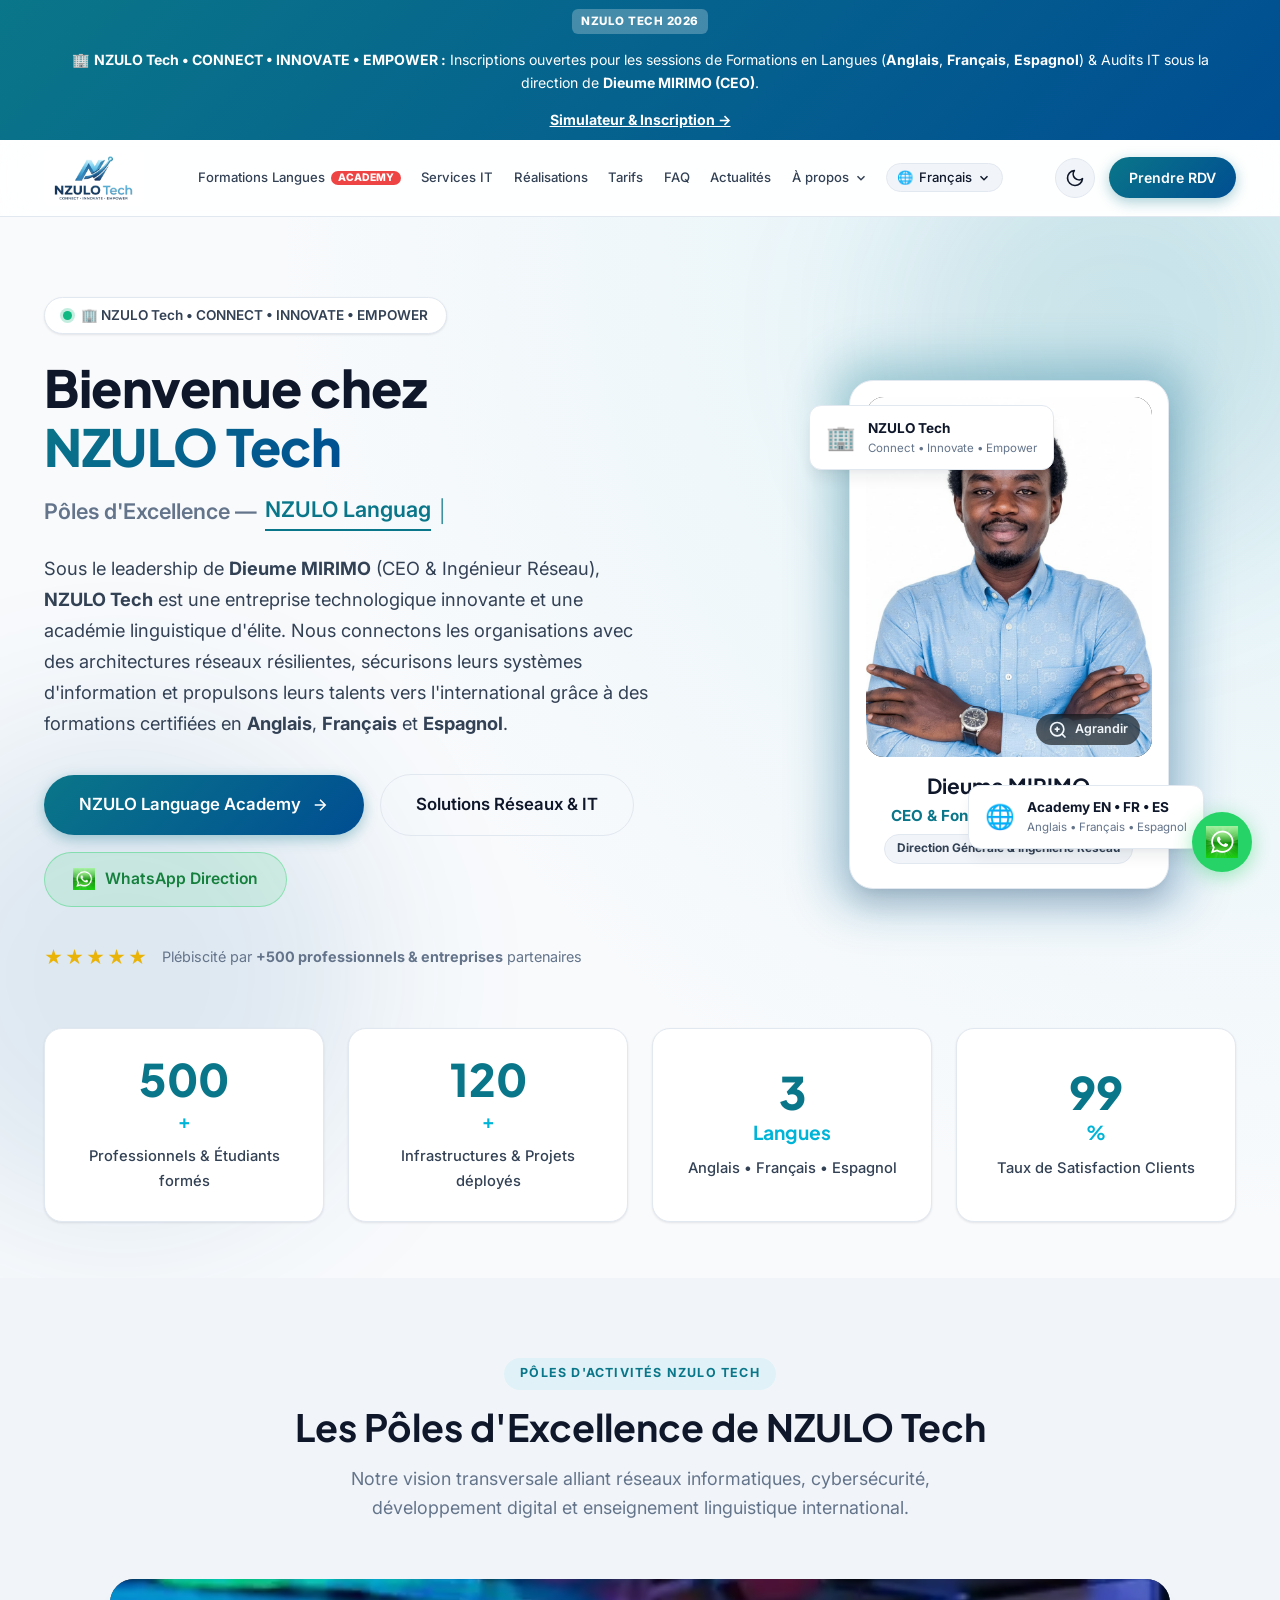
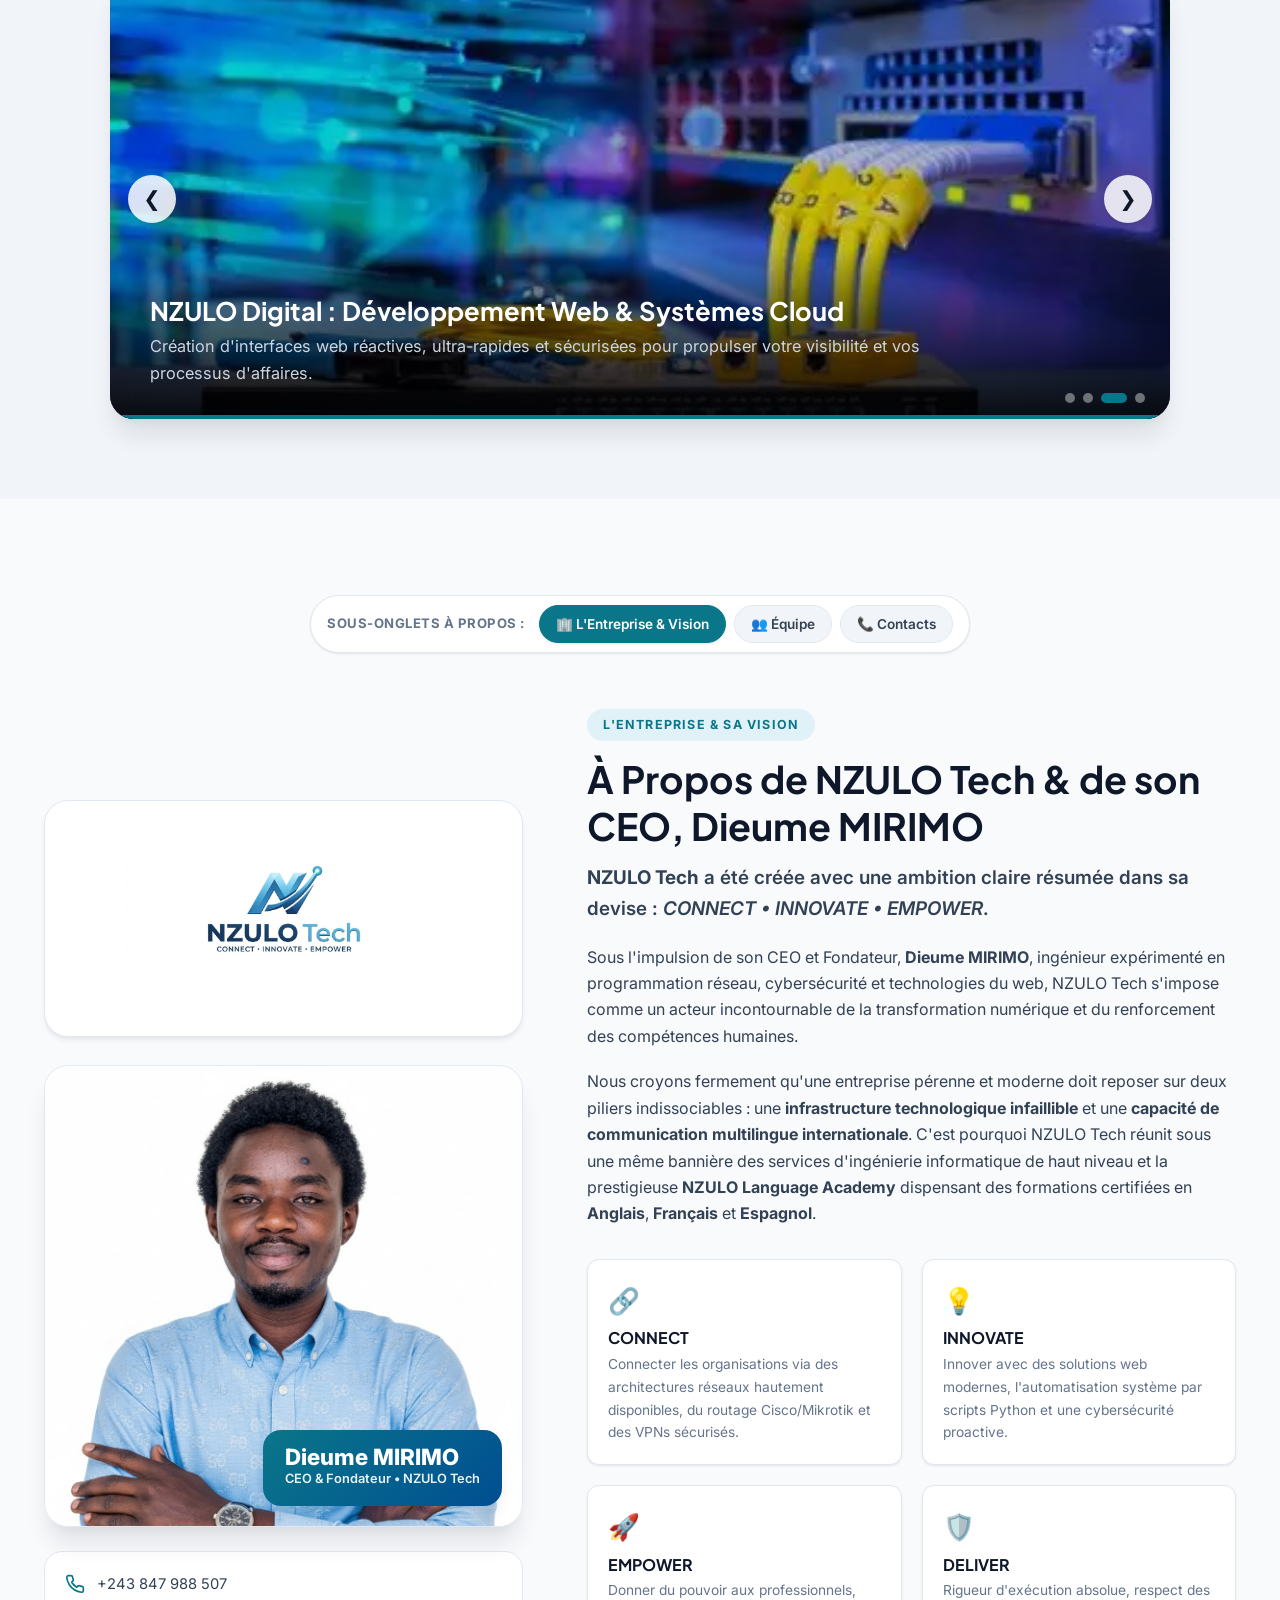
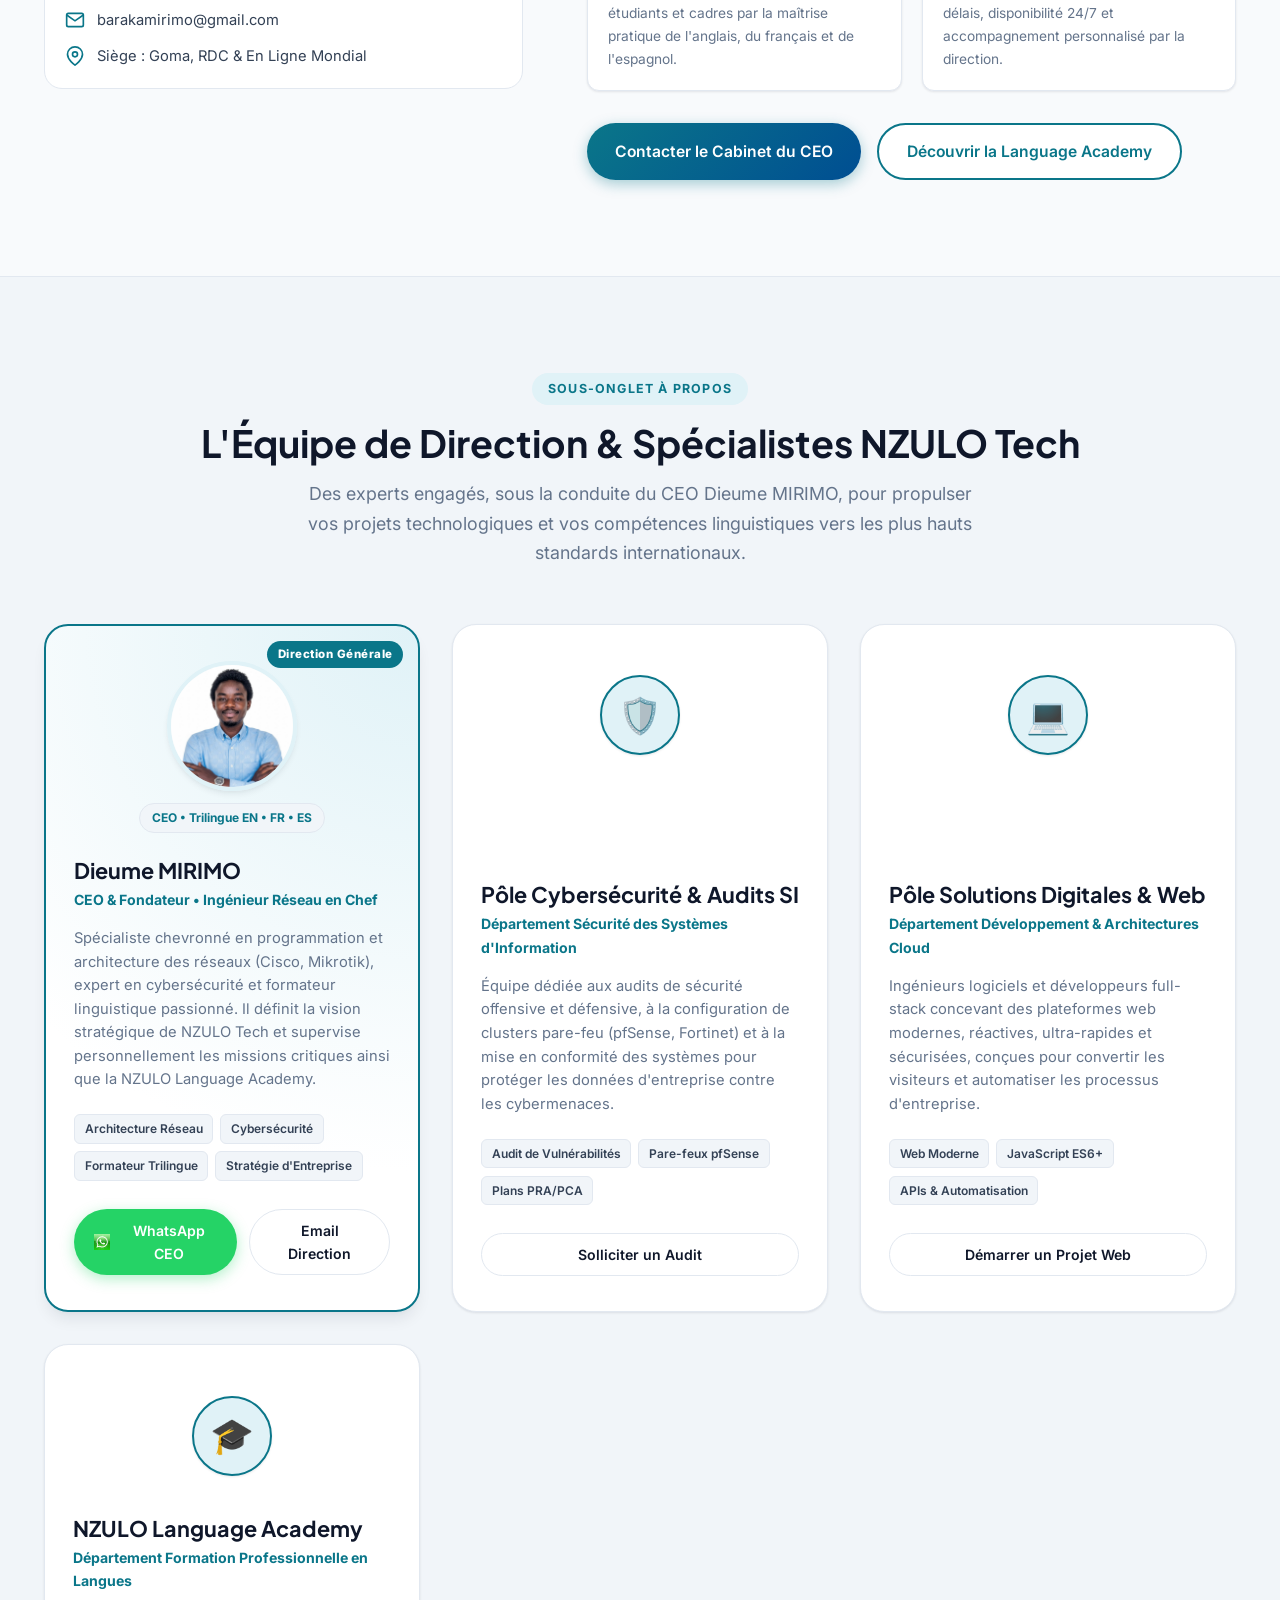
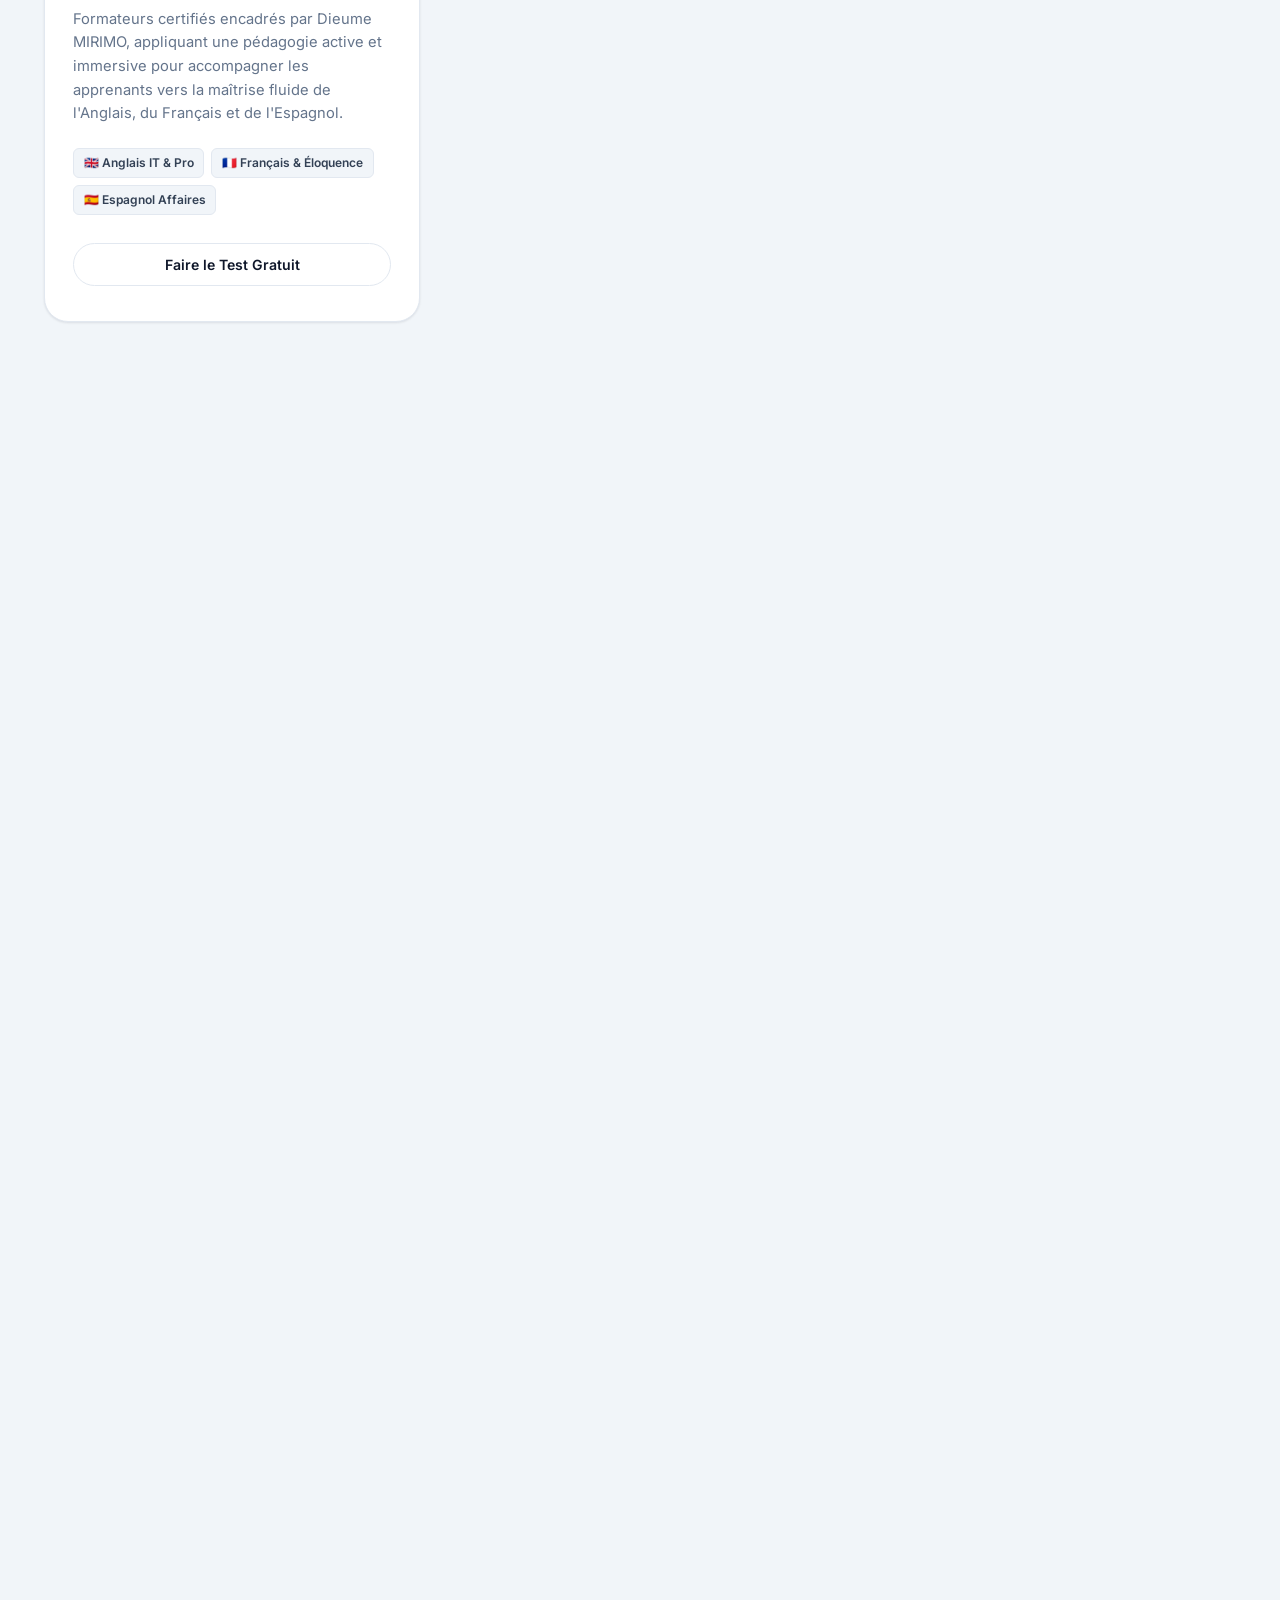
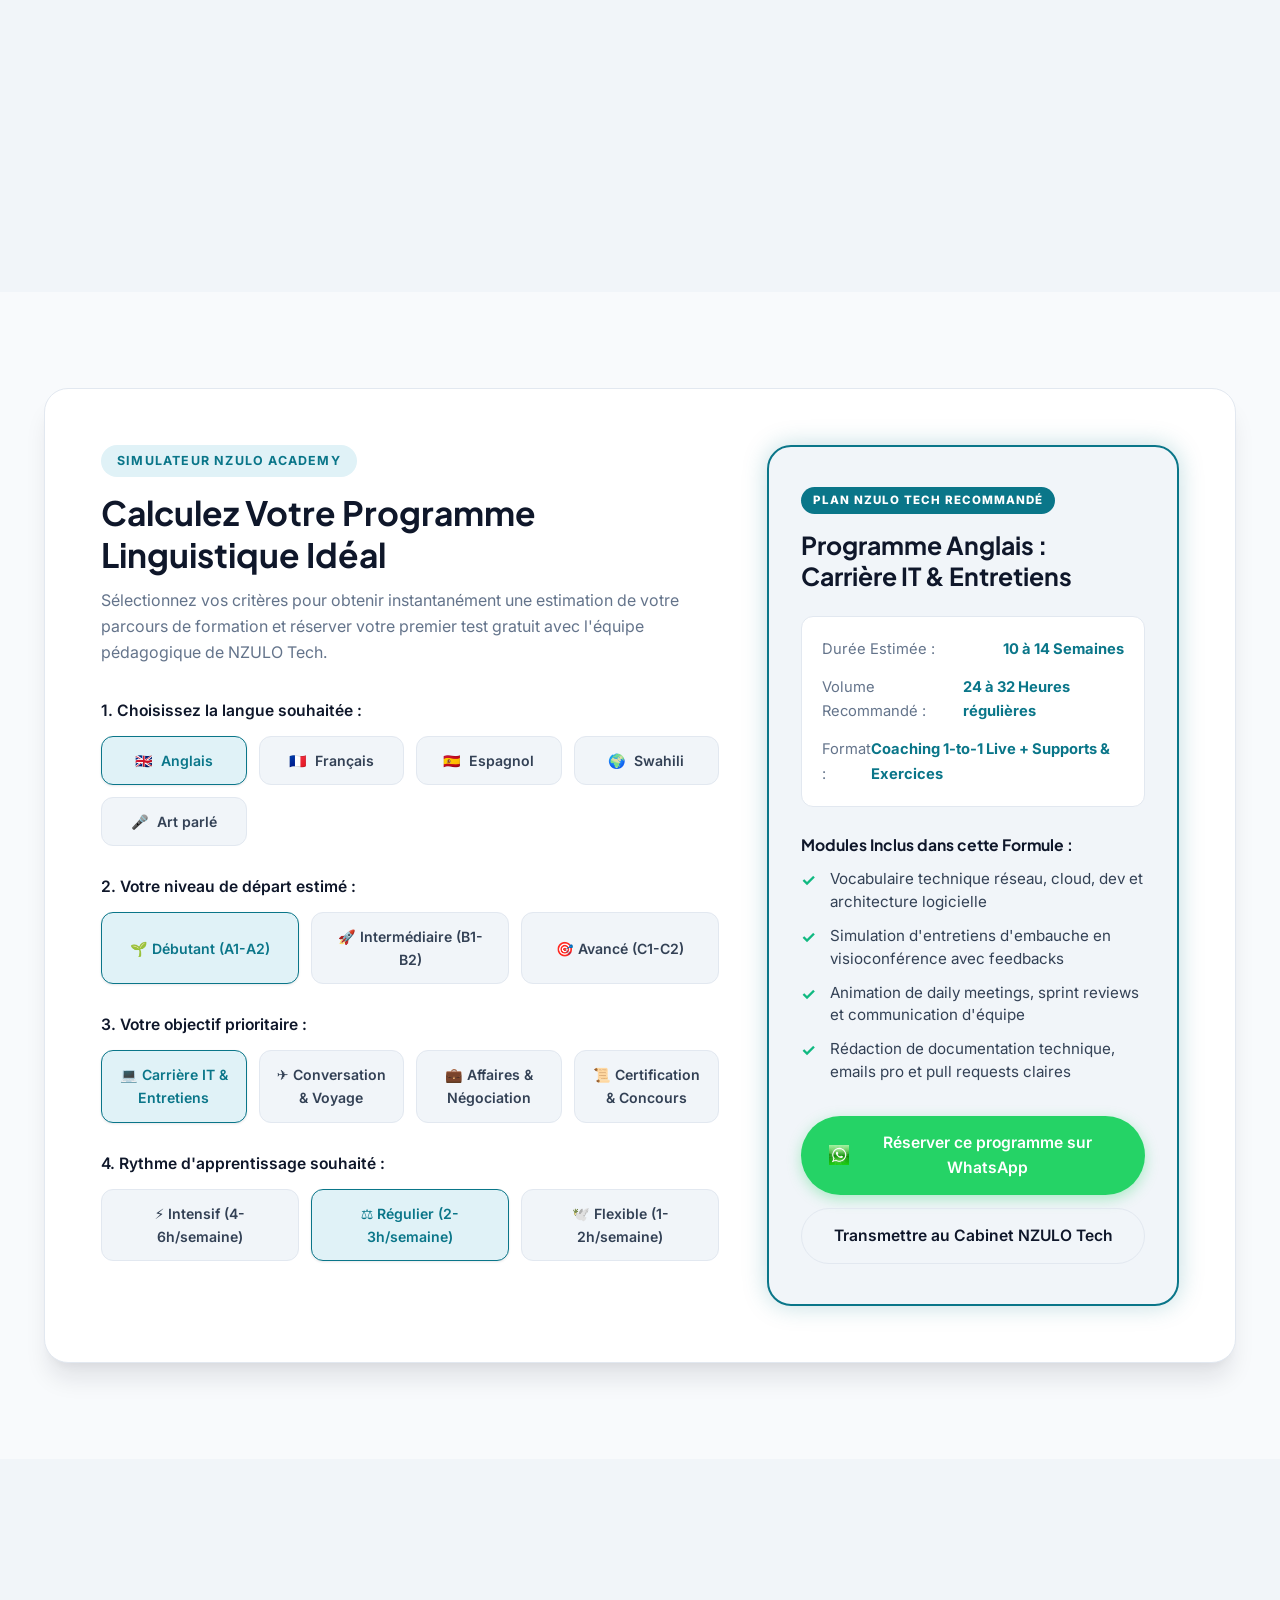
==== index.html @ b40df098 "first change" ====
<!DOCTYPE html>
<html lang="fr" data-theme="light">

<head>
    <meta charset="UTF-8" />
    <meta name="viewport" content="width=device-width, initial-scale=1.0, maximum-scale=5.0" />
    <meta http-equiv="X-UA-Compatible" content="IE=edge" />
    <meta name="description"
        content="Site officiel de NZULO Tech - Entreprise technologique leader en solutions informatiques (réseaux, cybersécurité, développement web) et académie de formation en langues (Anglais, Français, Espagnol). CEO : Dieume MIRIMO." />
    <meta name="author" content="NZULO Tech - Dieume MIRIMO (CEO)" />
    <meta name="keywords"
        content="NZULO Tech, Dieume MIRIMO, CEO NZULO Tech, formation langues, anglais tech, francais pro, espagnol affaires, programmation reseau, cybersecurite, developpeur web, IT Goma, RDC" />
    <meta name="robots" content="index, follow" />

    <!-- Open Graph / Meta pour réseaux sociaux -->
    <meta property="og:type" content="website" />
    <meta property="og:title" content="NZULO Tech | Connect • Innovate • Empower — CEO: Dieume MIRIMO" />
    <meta property="og:description"
        content="Solutions informatiques de pointe (Réseaux, Cybersécurité, Web) et Formations d'excellence en Langues (Anglais, Français, Espagnol) avec NZULO Tech." />
    <meta property="og:image" content="nzulo-tech-logo.jpg" />

    <title>NZULO Tech</title>

    <!-- Optimisation DNS & Préconnexions -->
    <link rel="preconnect" href="https://fonts.googleapis.com" />
    <link rel="preconnect" href="https://fonts.gstatic.com" crossorigin />
    <link rel="dns-prefetch" href="https://fonts.googleapis.com" />
    <link rel="dns-prefetch" href="https://fonts.gstatic.com" />

    <!-- Google Fonts optimisé non-bloquant -->
    <link rel="preload" as="style"
        href="https://fonts.googleapis.com/css2?family=Plus+Jakarta+Sans:wght@500;600;700;800&family=Inter:wght@400;500;600;700&display=swap" />
    <link rel="stylesheet"
        href="https://fonts.googleapis.com/css2?family=Plus+Jakarta+Sans:wght@500;600;700;800&family=Inter:wght@400;500;600;700&display=swap"
        media="print" onload="this.media='all'" />
    <noscript>
        <link rel="stylesheet"
            href="https://fonts.googleapis.com/css2?family=Plus+Jakarta+Sans:wght@500;600;700;800&family=Inter:wght@400;500;600;700&display=swap" />
    </noscript>

    <link rel="stylesheet" href="style.css" />
    <link rel="icon" href="logo.png" type="image/png" sizes="32x32" />
    <link rel="shortcut icon" href="logo.png" type="image/png" />
    <link rel="apple-touch-icon" href="logo.png" />

    <!-- Préchargement uniquement du logo d'en-tête critique -->
    <link rel="preload" href="nzulo-logo-clean.png" as="image" fetchpriority="high" />
    <!-- Initialisation immédiate du Mode Clair comme thème principal -->
    <script>
        (function () {
            try {
                if (localStorage.getItem('dieume_theme')) localStorage.removeItem('dieume_theme');
                var saved = localStorage.getItem('nzulo_theme');
                if (saved === 'dark') {
                    document.documentElement.setAttribute('data-theme', 'dark');
                } else {
                    document.documentElement.setAttribute('data-theme', 'light');
                }
            } catch (e) {
                document.documentElement.setAttribute('data-theme', 'light');
            }
        })();
    </script>
</head>

<body>

    <!-- TOP ANNOUNCEMENT BAR -->
    <aside class="announcement-bar" aria-label="Annonce">
        <div class="container announcement-content">
            <span class="announcement-badge">NZULO TECH 2026</span>
            <p>🏢 <strong>NZULO Tech &bull; CONNECT &bull; INNOVATE &bull; EMPOWER :</strong> Inscriptions ouvertes pour
                les sessions de Formations en Langues (<strong>Anglais</strong>, <strong>Français</strong>,
                <strong>Espagnol</strong>) & Audits IT sous la direction de <strong>Dieume MIRIMO (CEO)</strong>.</p>
            <a href="#simulator" class="announcement-link">Simulateur & Inscription &rarr;</a>
        </div>
    </aside>

    <!-- HEADER & NAVBAR -->
    <header id="main-header" class="site-header">
        <div class="container header-container">
            <a href="#hero" class="brand-logo" aria-label="Accueil NZULO Tech">
                <img src="nzulo-logo-clean.png" alt="Logo Officiel NZULO Tech" class="logo-img" fetchpriority="high"
                    decoding="async" width="155" height="48" />
            </a>

            <nav class="main-nav" aria-label="Navigation principale">
                <ul class="nav-links" id="desktop-nav">
                    <li id="nav-item-home" class="nav-item-home hidden-home"><a href="#hero"
                            class="nav-link active">Accueil</a></li>
                    <li>
                        <a href="#formations" class="nav-link highlight-nav">
                            Formations Langues
                            <span class="nav-pill">Academy</span>
                        </a>
                    </li>
                    <li><a href="#services" class="nav-link">Services IT</a></li>
                    <li><a href="#projects" class="nav-link">Réalisations</a></li>
                    <li><a href="#tarifs" class="nav-link">Tarifs</a></li>
                    <li><a href="#faq" class="nav-link">FAQ</a></li>
                    <li><a href="#actualites" class="nav-link">Actualités</a></li>
                    <li class="nav-dropdown">
                        <a href="#about" class="nav-link dropdown-toggle" id="about-dropdown-btn" aria-haspopup="true"
                            aria-expanded="false">
                            <span>À propos</span>
                            <svg class="dropdown-chevron" viewBox="0 0 24 24" width="14" height="14" fill="none"
                                stroke="currentColor" stroke-width="2.5">
                                <polyline points="6 9 12 15 18 9"></polyline>
                            </svg>
                        </a>
                        <ul class="dropdown-menu dropdown-menu-right" aria-label="Sous-menu À propos">
                            <li>
                                <a href="#team" class="dropdown-link">
                                    <span class="dropdown-icon">👥</span>
                                    <div class="dropdown-link-text">
                                        <strong>Équipe</strong>
                                        <small>Direction & Spécialistes NZULO Tech</small>
                                    </div>
                                </a>
                            </li>
                            <li>
                                <a href="#contact" class="dropdown-link">
                                    <span class="dropdown-icon">📞</span>
                                    <div class="dropdown-link-text">
                                        <strong>Contacts</strong>
                                        <small>Coordonnées officielles & RDV</small>
                                    </div>
                                </a>
                            </li>
                        </ul>
                    </li>
                    <li class="nav-dropdown language-dropdown">
                        <button type="button" class="nav-link dropdown-toggle language-toggle" aria-haspopup="true"
                            aria-expanded="false">
                            <span class="language-icon">🌐</span>
                            <span class="language-current">Français</span>
                            <svg class="dropdown-chevron" viewBox="0 0 24 24" width="14" height="14" fill="none"
                                stroke="currentColor" stroke-width="2.5">
                                <polyline points="6 9 12 15 18 9"></polyline>
                            </svg>
                        </button>
                        <ul class="dropdown-menu dropdown-menu-right language-menu" aria-label="Choisir la langue">
                            <li><button type="button" class="dropdown-link language-option active" data-language="fr"
                                    data-label="Français"><span class="dropdown-icon">🇫🇷</span><span
                                        class="dropdown-link-text"><strong>Français</strong></span></button></li>
                            <li><button type="button" class="dropdown-link language-option" data-language="en"
                                    data-label="English"><span class="dropdown-icon">🇬🇧</span><span
                                        class="dropdown-link-text"><strong>English</strong></span></button></li>
                            <li><button type="button" class="dropdown-link language-option" data-language="es"
                                    data-label="Español"><span class="dropdown-icon">🇪🇸</span><span
                                        class="dropdown-link-text"><strong>Español</strong></span></button></li>
                            <li><button type="button" class="dropdown-link language-option" data-language="sw"
                                    data-label="Swahili"><span class="dropdown-icon">🌍</span><span
                                        class="dropdown-link-text"><strong>Swahili</strong></span></button></li>
                        </ul>
                    </li>
                </ul>
            </nav>

            <div class="header-actions">
                <button id="theme-toggle" class="icon-btn theme-toggle" aria-label="Changer de thème clair/sombre"
                    title="Mode Sombre / Clair">
                    <svg class="sun-icon" viewBox="0 0 24 24" width="20" height="20" stroke="currentColor"
                        stroke-width="2" fill="none" stroke-linecap="round" stroke-linejoin="round">
                        <circle cx="12" cy="12" r="5"></circle>
                        <line x1="12" y1="1" x2="12" y2="3"></line>
                        <line x1="12" y1="21" x2="12" y2="23"></line>
                        <line x1="4.22" y1="4.22" x2="5.64" y2="5.64"></line>
                        <line x1="18.36" y1="18.36" x2="19.78" y2="19.78"></line>
                        <line x1="1" y1="12" x2="3" y2="12"></line>
                        <line x1="21" y1="12" x2="23" y2="12"></line>
                        <line x1="4.22" y1="19.78" x2="5.64" y2="18.36"></line>
                        <line x1="18.36" y1="5.64" x2="19.78" y2="4.22"></line>
                    </svg>
                    <svg class="moon-icon" viewBox="0 0 24 24" width="20" height="20" stroke="currentColor"
                        stroke-width="2" fill="none" stroke-linecap="round" stroke-linejoin="round">
                        <path d="M21 12.79A9 9 0 1 1 11.21 3 7 7 0 0 0 21 12.79z"></path>
                    </svg>
                </button>

                <a href="#contact" class="btn btn-sm btn-primary header-cta-btn">Prendre RDV</a>

                <button id="mobile-toggle" class="hamburger-btn" aria-label="Ouvrir le menu de navigation"
                    aria-expanded="false">
                    <span class="bar"></span>
                    <span class="bar"></span>
                    <span class="bar"></span>
                </button>
            </div>
        </div>

        <div id="mobile-menu" class="mobile-nav-drawer" aria-hidden="true">
            <div class="mobile-nav-inner">
                <div class="mobile-nav-brand">
                    <img src="nzulo-logo-clean.png" alt="Logo NZULO Tech" class="mobile-logo-img" loading="lazy"
                        decoding="async" width="150" height="44" />
                </div>
                <ul class="mobile-nav-list">
                    <li id="mobile-nav-item-home" class="mobile-nav-item-home hidden-home"><a href="#hero"
                            class="mobile-nav-link active">Accueil</a></li>
                    <li><a href="#formations" class="mobile-nav-link highlight-mobile">🎓 NZULO Language Academy
                            (EN • FR • ES)</a></li>
                    <li><a href="#services" class="mobile-nav-link">Solutions IT & Réseaux</a></li>
                    <li><a href="#projects" class="mobile-nav-link">Missions & Études de Cas</a></li>
                    <li><a href="#tarifs" class="mobile-nav-link">Formules d'Entreprise</a></li>
                    <li><a href="#faq" class="mobile-nav-link">Foire Aux Questions</a></li>
                    <li><a href="#actualites" class="mobile-nav-link">Actualités</a></li>
                    <li class="mobile-nav-item-dropdown">
                        <div class="mobile-dropdown-header">
                            <a href="#about" class="mobile-nav-link">À propos</a>
                            <button type="button" class="mobile-subnav-toggle" aria-expanded="false"
                                aria-label="Afficher les sous-onglets"><span>▾</span></button>
                        </div>
                        <ul class="mobile-subnav-list">
                            <li><a href="#team" class="mobile-subnav-link"><span class="subnav-bullet">👥</span><span>Équipe</span></a></li>
                            <li><a href="#contact" class="mobile-subnav-link"><span class="subnav-bullet">📞</span><span>Contacts</span></a></li>
                        </ul>
                    </li>
                    <li class="mobile-nav-item-dropdown mobile-language-dropdown">
                        <div class="mobile-dropdown-header">
                            <button type="button" class="mobile-nav-link language-mobile-toggle" aria-expanded="false">
                                <span>🌐 Langue : <span class="language-current-mobile">Français</span></span>
                            </button>
                            <button type="button" class="mobile-subnav-toggle mobile-language-toggle"
                                aria-expanded="false" aria-label="Afficher les langues"><span>▾</span></button>
                        </div>
                        <ul class="mobile-subnav-list mobile-language-menu">
                            <li><button type="button" class="mobile-subnav-link language-option" data-language="fr"
                                    data-label="Français"><span class="subnav-bullet">🇫🇷</span><span>Français</span></button></li>
                            <li><button type="button" class="mobile-subnav-link language-option" data-language="en"
                                    data-label="English"><span class="subnav-bullet">🇬🇧</span><span>English</span></button></li>
                            <li><button type="button" class="mobile-subnav-link language-option" data-language="es"
                                    data-label="Español"><span class="subnav-bullet">🇪🇸</span><span>Español</span></button></li>
                            <li><button type="button" class="mobile-subnav-link language-option" data-language="sw"
                                    data-label="Swahili"><span class="subnav-bullet">🌍</span><span>Swahili</span></button></li>
                        </ul>
                    </li>
                </ul>
                <div class="mobile-nav-footer">
                    <a href="https://wa.me/243847988507" class="btn btn-whatsapp w-100" target="_blank" rel="noopener">
                        <img src="whatsapp.png" alt="WhatsApp" class="btn-icon-img" loading="lazy" decoding="async"
                            width="20" height="20" />
                        WhatsApp Direction (+243 847 988 507)
                    </a>
                </div>
            </div>
        </div>
    </header>

    <!-- MAIN CONTENT -->
    <main>

        <!-- HERO SECTION -->
        <section id="hero" class="hero-section">
            <div class="hero-bg-shapes" aria-hidden="true">
                <div class="shape shape-1"></div>
                <div class="shape shape-2"></div>
                <div class="shape shape-grid"></div>
            </div>

            <div class="container hero-container">
                <div class="hero-content">
                    <div class="hero-badge">
                        <span class="badge-dot"></span>
                        <span>🏢 NZULO Tech &bull; CONNECT &bull; INNOVATE &bull; EMPOWER</span>
                    </div>

                    <h1 class="hero-title">
                        Bienvenue chez <span class="highlight-text">NZULO Tech</span>
                    </h1>

                    <div class="hero-typed-wrapper">
                        <span class="typed-prefix">Pôles d'Excellence &mdash;</span>
                        <span id="typed-output" class="typed-text"></span>
                        <span class="typed-cursor">|</span>
                    </div>

                    <p class="hero-desc">
                        Sous le leadership de <strong>Dieume MIRIMO</strong> (CEO & Ingénieur Réseau), <strong>NZULO
                            Tech</strong> est une entreprise technologique innovante et une académie linguistique
                        d'élite. Nous connectons les organisations avec des architectures réseaux résilientes,
                        sécurisons leurs systèmes d'information et propulsons leurs talents vers l'international grâce à
                        des formations certifiées en <strong>Anglais</strong>, <strong>Français</strong> et
                        <strong>Espagnol</strong>.
                    </p>

                    <div class="hero-actions">
                        <a href="#formations" class="btn btn-primary btn-lg">
                            <span>NZULO Language Academy</span>
                            <svg viewBox="0 0 24 24" width="18" height="18" fill="none" stroke="currentColor"
                                stroke-width="2"><path d="M5 12h14M12 5l7 7-7 7" /></svg>
                        </a>
                        <a href="#services" class="btn btn-outline btn-lg">
                            <span>Solutions Réseaux & IT</span>
                        </a>
                        <a href="https://wa.me/243847988507?text=Bonjour%20NZULO%20Tech,%20je%20souhaite%20contacter%20votre%20direction%20pour%20un%20projet"
                            class="btn btn-whatsapp-hero" target="_blank" rel="noopener"
                            title="Échanger directement avec la direction sur WhatsApp">
                            <img src="whatsapp.png" alt="WhatsApp" width="22" height="22" loading="lazy"
                                decoding="async" />
                            <span>WhatsApp Direction</span>
                        </a>
                    </div>

                    <div class="hero-trust">
                        <div class="trust-stars">★★★★★</div>
                        <span class="trust-text">Plébiscité par <strong>+500 professionnels & entreprises</strong>
                            partenaires</span>
                    </div>
                </div>

                <div class="hero-media">
                    <div class="profile-card-wrapper">
                        <div class="profile-glow"></div>
                        <div class="profile-card">
                            <div class="photo-container">
                                <img src="Dieume.jpg" alt="Dieume MIRIMO - CEO de NZULO Tech" id="profile-photo"
                                    class="clickable-photo" fetchpriority="high" decoding="async" width="300"
                                    height="320" title="Cliquez pour agrandir la photo de Dieume MIRIMO" />
                                <div class="photo-overlay-hint">
                                    <svg viewBox="0 0 24 24" width="20" height="20" stroke="currentColor" fill="none"
                                        stroke-width="2">
                                        <circle cx="11" cy="11" r="8"></circle>
                                        <line x1="21" y1="21" x2="16.65" y2="16.65"></line>
                                        <line x1="11" y1="8" x2="11" y2="14"></line>
                                        <line x1="8" y1="11" x2="14" y2="11"></line>
                                    </svg>
                                    <span>Agrandir</span>
                                </div>
                            </div>
                            <div class="profile-meta">
                                <h3>Dieume MIRIMO</h3>
                                <p class="ceo-title">CEO & Fondateur &bull; NZULO Tech</p>
                                <span class="ceo-badge">Direction Générale & Ingénierie Réseau</span>
                            </div>
                        </div>

                        <div class="floating-badge badge-top-left">
                            <span class="badge-icon">🏢</span>
                            <div class="badge-text">
                                <strong>NZULO Tech</strong>
                                <span>Connect • Innovate • Empower</span>
                            </div>
                        </div>

                        <div class="floating-badge badge-bottom-right">
                            <span class="badge-icon">🌐</span>
                            <div class="badge-text">
                                <strong>Academy EN • FR • ES</strong>
                                <span>Anglais • Français • Espagnol</span>
                            </div>
                        </div>
                    </div>
                </div>
            </div>

            <div class="container hero-stats-container">
                <div class="stats-grid">
                    <div class="stat-card">
                        <div class="stat-number" data-target="500">0</div>
                        <div class="stat-plus">+</div>
                        <p class="stat-label">Professionnels & Étudiants formés</p>
                    </div>
                    <div class="stat-card">
                        <div class="stat-number" data-target="120">0</div>
                        <div class="stat-plus">+</div>
                        <p class="stat-label">Infrastructures & Projets déployés</p>
                    </div>
                    <div class="stat-card">
                        <div class="stat-number" data-target="3">0</div>
                        <div class="stat-plus">Langues</div>
                        <p class="stat-label">Anglais • Français • Espagnol</p>
                    </div>
                    <div class="stat-card">
                        <div class="stat-number" data-target="99">0</div>
                        <div class="stat-plus">%</div>
                        <p class="stat-label">Taux de Satisfaction Clients</p>
                    </div>
                </div>
            </div>
        </section>

        <!-- VISUAL SHOWCASE / CAROUSEL -->
        <section id="showcase" class="showcase-section">
            <div class="container">
                <div class="section-header text-center">
                    <span class="section-tag">PÔLES D'ACTIVITÉS NZULO TECH</span>
                    <h2 class="section-title">Les Pôles d'Excellence de NZULO Tech</h2>
                    <p class="section-subtitle">Notre vision transversale alliant réseaux informatiques, cybersécurité,
                        développement digital et enseignement linguistique international.</p>
                </div>

                <div class="carousel-container" id="home-carousel">
                    <div class="carousel-track">
                        <div class="carousel-slide active">
                            <img src="animation1.png" alt="NZULO Network Systems" fetchpriority="high" decoding="async"
                                width="1000" height="627" />
                            <div class="slide-caption">
                                <h3>NZULO Network Systems : Routage & Infrastructures</h3>
                                <p>Conception, déploiement et optimisation de réseaux d'entreprise haute disponibilité
                                    (Cisco, Mikrotik, VLANs, VPN IPsec).</p>
                            </div>
                        </div>
                        <div class="carousel-slide">
                            <img src="animation2.png" alt="NZULO CyberDefense" loading="lazy" decoding="async"
                                width="1000" height="407" />
                            <div class="slide-caption">
                                <h3>NZULO CyberDefense : Sécurité & Audit des Systèmes</h3>
                                <p>Audits rigoureux, protection pare-feu pfSense/Fortinet, détection proactive des
                                    vulnérabilités et plans de continuité d'activité (PRA).</p>
                            </div>
                        </div>
                        <div class="carousel-slide">
                            <img src="animation3.png" alt="NZULO Digital Solutions" loading="lazy" decoding="async"
                                width="473" height="314" />
                            <div class="slide-caption">
                                <h3>NZULO Digital : Développement Web & Systèmes Cloud</h3>
                                <p>Création d'interfaces web réactives, ultra-rapides et sécurisées pour propulser votre
                                    visibilité et vos processus d'affaires.</p>
                            </div>
                        </div>
                        <div class="carousel-slide">
                            <img src="animation4.png" alt="NZULO Language Academy" loading="lazy" decoding="async"
                                width="866" height="316" />
                            <div class="slide-caption">
                                <h3>NZULO Language Academy : Anglais • Français • Espagnol</h3>
                                <p>Apprentissage immersif axé sur la pratique orale, l'anglais technique pour l'IT,
                                    l'art oratoire français et la négociation en espagnol.</p>
                            </div>
                        </div>
                    </div>

                    <button class="carousel-arrow prev" aria-label="Diapositive précédente">&#10094;</button>
                    <button class="carousel-arrow next" aria-label="Diapositive suivante">&#10095;</button>

                    <div class="carousel-indicators">
                        <button class="dot active" aria-label="Aller à la diapositive 1"></button>
                        <button class="dot" aria-label="Aller à la diapositive 2"></button>
                        <button class="dot" aria-label="Aller à la diapositive 3"></button>
                        <button class="dot" aria-label="Aller à la diapositive 4"></button>
                    </div>

                    <div class="carousel-progress-bar">
                        <div class="progress-fill"></div>
                    </div>
                </div>
            </div>
        </section>

        <!-- ABOUT SECTION -->
        <section id="about" class="about-section">
            <div class="container">

                <!-- Navigation des Sous-onglets À Propos (Équipe & Contacts) -->
                <div class="about-subtabs-bar">
                    <span class="subtabs-label">Sous-onglets À propos :</span>
                    <div class="subtabs-group">
                        <a href="#about" class="subtab-pill active">🏢 L'Entreprise & Vision</a>
                        <a href="#team" class="subtab-pill">👥 Équipe</a>
                        <a href="#contact" class="subtab-pill">📞 Contacts</a>
                    </div>
                </div>

                <div class="about-grid">
                    <div class="about-image-col">
                        <!-- Logo officiel de l'entreprise mis en valeur -->
                        <div class="company-logo-card">
                            <img src="nzulo-tech-logo.jpg" alt="Logo Officiel NZULO Tech" class="company-showcase-img"
                                loading="lazy" decoding="async" width="320" height="178" />
                        </div>

                        <div class="about-card-visual">
                            <img src="Dieume.jpg" alt="Dieume MIRIMO - CEO de NZULO Tech" class="about-img"
                                loading="lazy" decoding="async" width="400" height="425" />
                            <div class="experience-badge">
                                <span class="exp-number">Dieume MIRIMO</span>
                                <span class="exp-text">CEO & Fondateur • NZULO Tech</span>
                            </div>
                        </div>

                        <div class="about-contact-quick">
                            <div class="quick-item">
                                <svg viewBox="0 0 24 24" width="20" height="20" fill="none" stroke="currentColor"
                                    stroke-width="2">
                                    <path
                                        d="M22 16.92v3a2 2 0 0 1-2.18 2 19.79 19.79 0 0 1-8.63-3.07 19.5 19.5 0 0 1-6-6 19.79 19.79 0 0 1-3.07-8.67A2 2 0 0 1 4.11 2h3a2 2 0 0 1 2 1.72 12.84 12.84 0 0 0 .7 2.81 2 2 0 0 1-.45 2.11L8.09 9.91a16 16 0 0 0 6 6l1.27-1.27a2 2 0 0 1 2.11-.45 12.84 12.84 0 0 0 2.81.7A2 2 0 0 1 22 16.92z">
                                    </path>
                                </svg>
                                <span>+243 847 988 507</span>
                            </div>
                            <div class="quick-item">
                                <svg viewBox="0 0 24 24" width="20" height="20" fill="none" stroke="currentColor"
                                    stroke-width="2">
                                    <path
                                        d="M4 4h16c1.1 0 2 .9 2 2v12c0 1.1-.9 2-2 2H4c-1.1 0-2-.9-2-2V6c0-1.1.9-2 2-2z">
                                    </path>
                                    <polyline points="22,6 12,13 2,6"></polyline>
                                </svg>
                                <span>barakamirimo@gmail.com</span>
                            </div>
                            <div class="quick-item">
                                <svg viewBox="0 0 24 24" width="20" height="20" fill="none" stroke="currentColor"
                                    stroke-width="2">
                                    <path d="M21 10c0 7-9 13-9 13s-9-6-9-13a9 9 0 0 1 18 0z"></path>
                                    <circle cx="12" cy="10" r="3"></circle>
                                </svg>
                                <span>Siège : Goma, RDC & En Ligne Mondial</span>
                            </div>
                        </div>
                    </div>

                    <div class="about-text-col">
                        <span class="section-tag">L'ENTREPRISE & SA VISION</span>
                        <h2 class="section-title">À Propos de NZULO Tech & de son CEO, Dieume MIRIMO</h2>

                        <p class="lead-text">
                            <strong>NZULO Tech</strong> a été créée avec une ambition claire résumée dans sa devise :
                            <em>CONNECT • INNOVATE • EMPOWER</em>.
                        </p>

                        <p>
                            Sous l'impulsion de son CEO et Fondateur, <strong>Dieume MIRIMO</strong>, ingénieur
                            expérimenté en programmation réseau, cybersécurité et technologies du web, NZULO Tech
                            s'impose comme un acteur incontournable de la transformation numérique et du renforcement
                            des compétences humaines.
                        </p>

                        <p>
                            Nous croyons fermement qu'une entreprise pérenne et moderne doit reposer sur deux piliers
                            indissociables : une <strong>infrastructure technologique infaillible</strong> et une
                            <strong>capacité de communication multilingue internationale</strong>. C'est pourquoi NZULO
                            Tech réunit sous une même bannière des services d'ingénierie informatique de haut niveau et
                            la prestigieuse <strong>NZULO Language Academy</strong> dispensant des formations certifiées
                            en <strong>Anglais</strong>, <strong>Français</strong> et <strong>Espagnol</strong>.
                        </p>

                        <div class="about-pillars">
                            <div class="pillar-card">
                                <div class="pillar-icon">🔗</div>
                                <h4>CONNECT</h4>
                                <p>Connecter les organisations via des architectures réseaux hautement disponibles, du
                                    routage Cisco/Mikrotik et des VPNs sécurisés.</p>
                            </div>
                            <div class="pillar-card">
                                <div class="pillar-icon">💡</div>
                                <h4>INNOVATE</h4>
                                <p>Innover avec des solutions web modernes, l'automatisation système par scripts Python
                                    et une cybersécurité proactive.</p>
                            </div>
                            <div class="pillar-card">
                                <div class="pillar-icon">🚀</div>
                                <h4>EMPOWER</h4>
                                <p>Donner du pouvoir aux professionnels, étudiants et cadres par la maîtrise pratique de
                                    l'anglais, du français et de l'espagnol.</p>
                            </div>
                            <div class="pillar-card">
                                <div class="pillar-icon">🛡️</div>
                                <h4>DELIVER</h4>
                                <p>Rigueur d'exécution absolue, respect des délais, disponibilité 24/7 et accompagnement
                                    personnalisé par la direction.</p>
                            </div>
                        </div>

                        <div class="about-cta-row">
                            <a href="#contact" class="btn btn-primary">Contacter le Cabinet du CEO</a>
                            <a href="#formations" class="btn btn-secondary">Découvrir la Language Academy</a>
                        </div>
                    </div>
                </div>
            </div>
        </section>

        <!-- SECTION ÉQUIPE (SOUS-ONGLET À PROPOS) -->
        <section id="team" class="team-section">
            <div class="container">
                <div class="section-header text-center">
                    <span class="section-tag">SOUS-ONGLET À PROPOS</span>
                    <h2 class="section-title">L'Équipe de Direction & Spécialistes NZULO Tech</h2>
                    <p class="section-subtitle">
                        Des experts engagés, sous la conduite du CEO Dieume MIRIMO, pour propulser vos projets
                        technologiques et vos compétences linguistiques vers les plus hauts standards internationaux.
                    </p>
                </div>

                <div class="team-grid">

                    <!-- Membre 1 : CEO Dieume MIRIMO (Featured Leader) -->
                    <div class="team-card team-card-ceo">
                        <div class="team-card-badge">Direction Générale</div>
                        <div class="team-avatar-box">
                            <img src="Dieume.jpg" alt="Dieume MIRIMO - CEO NZULO Tech" class="team-img clickable-photo"
                                id="team-ceo-photo" loading="lazy" decoding="async" width="320" height="340"
                                title="Cliquer pour agrandir la photo de Dieume MIRIMO" />
                            <div class="team-flag-pill">CEO &bull; Trilingue EN • FR • ES</div>
                        </div>
                        <div class="team-info">
                            <h3>Dieume MIRIMO</h3>
                            <p class="team-role">CEO & Fondateur • Ingénieur Réseau en Chef</p>
                            <p class="team-bio">
                                Spécialiste chevronné en programmation et architecture des réseaux (Cisco, Mikrotik),
                                expert en cybersécurité et formateur linguistique passionné. Il définit la vision
                                stratégique de NZULO Tech et supervise personnellement les missions critiques ainsi que
                                la NZULO Language Academy.
                            </p>
                            <div class="team-tags">
                                <span>Architecture Réseau</span>
                                <span>Cybersécurité</span>
                                <span>Formateur Trilingue</span>
                                <span>Stratégie d'Entreprise</span>
                            </div>
                            <div class="team-contact-actions">
                                <a href="https://wa.me/243847988507" class="btn btn-sm btn-whatsapp" target="_blank"
                                    rel="noopener">
                                    <img src="whatsapp.png" alt="WhatsApp" width="16" height="16" loading="lazy"
                                        decoding="async" />
                                    <span>WhatsApp CEO</span>
                                </a>
                                <a href="mailto:barakamirimo@gmail.com" class="btn btn-sm btn-outline">
                                    <span>Email Direction</span>
                                </a>
                            </div>
                        </div>
                    </div>

                    <!-- Membre 2 : Lead Cybersécurité & Audits -->
                    <div class="team-card">
                        <div class="team-avatar-box placeholder-avatar">
                            <div class="avatar-icon-circle">🛡️</div>
                        </div>
                        <div class="team-info">
                            <h3>Pôle Cybersécurité & Audits SI</h3>
                            <p class="team-role">Département Sécurité des Systèmes d'Information</p>
                            <p class="team-bio">
                                Équipe dédiée aux audits de sécurité offensive et défensive, à la configuration de
                                clusters pare-feu (pfSense, Fortinet) et à la mise en conformité des systèmes pour
                                protéger les données d'entreprise contre les cybermenaces.
                            </p>
                            <div class="team-tags">
                                <span>Audit de Vulnérabilités</span>
                                <span>Pare-feux pfSense</span>
                                <span>Plans PRA/PCA</span>
                            </div>
                            <div class="team-contact-actions">
                                <a href="#contact" class="btn btn-sm btn-outline w-100">Solliciter un Audit</a>
                            </div>
                        </div>
                    </div>

                    <!-- Membre 3 : Lead Développement Web & Cloud -->
                    <div class="team-card">
                        <div class="team-avatar-box placeholder-avatar">
                            <div class="avatar-icon-circle">💻</div>
                        </div>
                        <div class="team-info">
                            <h3>Pôle Solutions Digitales & Web</h3>
                            <p class="team-role">Département Développement & Architectures Cloud</p>
                            <p class="team-bio">
                                Ingénieurs logiciels et développeurs full-stack concevant des plateformes web modernes,
                                réactives, ultra-rapides et sécurisées, conçues pour convertir les visiteurs et
                                automatiser les processus d'entreprise.
                            </p>
                            <div class="team-tags">
                                <span>Web Moderne</span>
                                <span>JavaScript ES6+</span>
                                <span>APIs & Automatisation</span>
                            </div>
                            <div class="team-contact-actions">
                                <a href="#contact" class="btn btn-sm btn-outline w-100">Démarrer un Projet Web</a>
                            </div>
                        </div>
                    </div>

                    <!-- Membre 4 : Pôle Pédagogique NZULO Academy -->
                    <div class="team-card">
                        <div class="team-avatar-box placeholder-avatar">
                            <div class="avatar-icon-circle">🎓</div>
                        </div>
                        <div class="team-info">
                            <h3>NZULO Language Academy</h3>
                            <p class="team-role">Département Formation Professionnelle en Langues</p>
                            <p class="team-bio">
                                Formateurs certifiés encadrés par Dieume MIRIMO, appliquant une pédagogie active et
                                immersive pour accompagner les apprenants vers la maîtrise fluide de l'Anglais, du
                                Français et de l'Espagnol.
                            </p>
                            <div class="team-tags">
                                <span>🇬🇧 Anglais IT & Pro</span>
                                <span>🇫🇷 Français & Éloquence</span>
                                <span>🇪🇸 Espagnol Affaires</span>
                            </div>
                            <div class="team-contact-actions">
                                <a href="#simulator" class="btn btn-sm btn-outline w-100">Faire le Test Gratuit</a>
                            </div>
                        </div>
                    </div>

                </div>
            </div>
        </section>

        <!-- MAJOR HIGHLIGHT: NZULO LANGUAGE ACADEMY SECTION -->
        <section id="formations" class="formations-section">
            <div class="container">
                <div class="section-header text-center">
                    <span class="section-tag highlight-tag">NZULO LANGUAGE ACADEMY</span>
                    <h2 class="section-title">Formations en Langues : Anglais • Français • Espagnol</h2>
                    <p class="section-subtitle">
                        La branche formation d'élite de NZULO Tech dédiée à propulser votre carrière, réussir vos
                        entretiens et communiquer sans frontières à l'international.
                    </p>
                </div>

                <!-- Detailed Language Pillars -->
                <div class="languages-grid">

                    <!-- ANGLAIS -->
                    <div class="language-card card-en">
                        <div class="lang-card-header">
                            <div class="lang-flag-badge">🇬🇧</div>
                            <div class="lang-title-group">
                                <span class="lang-level-badge">Niveaux A1 à C2</span>
                                <h3>NZULO English Institute</h3>
                                <p class="lang-sub">English for Tech, Business & Global Careers</p>
                            </div>
                        </div>
                        <p class="lang-description">
                            Maîtrisez la langue universelle de la tech et des affaires. Que vous soyez développeur,
                            ingénieur ou dirigeant, gagnez en fluidité pour animer des réunions Scrum, négocier des
                            contrats et passer des entretiens d'embauche en anglais sans stress.
                        </p>
                        <div class="lang-modules">
                            <h4>Modules Phares Inclus :</h4>
                            <ul class="check-list">
                                <li><strong>Anglais Technique & IT :</strong> Vocabulaire réseau, code, DevOps,
                                    documentation et stand-ups Agile.</li>
                                <li><strong>Business English & Négociation :</strong> Emails professionnels percutants,
                                    argumentation commerciale et animation de meetings.</li>
                                <li><strong>Prononciation & Accent Reduction :</strong> Fluidité orale, confiance en soi
                                    et réduction des blocages psychologiques.</li>
                                <li><strong>Préparation Examens :</strong> IELTS, TOEFL, TOEIC, Duolingo et simulation
                                    d'entretiens d'embauche anglophones.</li>
                            </ul>
                        </div>
                        <div class="lang-meta-footer">
                            <div class="meta-item">
                                <span class="meta-label">Format :</span>
                                <span class="meta-val">Live 1-to-1 ou Groupe</span>
                            </div>
                            <div class="meta-item">
                                <span class="meta-label">Supports :</span>
                                <span class="meta-val">Syllabus & Audio NZULO Tech</span>
                            </div>
                        </div>
                        <div class="lang-card-actions">
                            <a href="#simulator" class="btn btn-primary w-100 btn-select-lang"
                                data-lang="Anglais">Choisir l'Anglais &rarr;</a>
                        </div>
                    </div>

                    <!-- FRANÇAIS -->
                    <div class="language-card card-fr featured-card">
                        <div class="featured-ribbon">⭐ Forte Demande</div>
                        <div class="lang-card-header">
                            <div class="lang-flag-badge">🇫🇷</div>
                            <div class="lang-title-group">
                                <span class="lang-level-badge">Perfectionnement & Pro</span>
                                <h3>NZULO French Mastery</h3>
                                <p class="lang-sub">Excellence Rédactionnelle & Éloquence Professionnelle</p>
                            </div>
                        </div>
                        <p class="lang-description">
                            Perfectionnez votre syntaxe, dominez l'art oratoire et rédigez des documents irréprochables.
                            Idéal pour les professionnels, cadres et étudiants souhaitant acquérir une communication
                            écrite et orale remarquable dans l'espace francophone.
                        </p>
                        <div class="lang-modules">
                            <h4>Modules Phares Inclus :</h4>
                            <ul class="check-list">
                                <li><strong>Maîtrise de la Grammaire & Orthographe :</strong> Accords délicats, zéro
                                    faute, rigueur stylistique et élégance.</li>
                                <li><strong>Rédaction Administrative & Technique :</strong> Rapports d'audit, cahiers
                                    des charges, synthèses exécutives et comptes-rendus.</li>
                                <li><strong>Art Oratoire & Prise de Parole :</strong> Structuration de l'argumentation,
                                    gestion du trac, voix et persuasion.</li>
                                <li><strong>Français sur Objectifs Spécifiques (FOS) :</strong> Accompagnement pour
                                    expatriés, diplomates et préparation DELF/DALF.</li>
                            </ul>
                        </div>
                        <div class="lang-meta-footer">
                            <div class="meta-item">
                                <span class="meta-label">Format :</span>
                                <span class="meta-val">Particuliers & Entreprises</span>
                            </div>
                            <div class="meta-item">
                                <span class="meta-label">Certificat :</span>
                                <span class="meta-val">Attestation certifiée NZULO Tech</span>
                            </div>
                        </div>
                        <div class="lang-card-actions">
                            <a href="#simulator" class="btn btn-primary w-100 btn-select-lang"
                                data-lang="Français">Choisir le Français &rarr;</a>
                        </div>
                    </div>

                    <!-- ESPAGNOL -->
                    <div class="language-card card-es">
                        <div class="lang-card-header">
                            <div class="lang-flag-badge">🇪🇸</div>
                            <div class="lang-title-group">
                                <span class="lang-level-badge">Niveaux A1 à C1</span>
                                <h3>NZULO Spanish Center</h3>
                                <p class="lang-sub">Español Práctico, Conversacional y de Negocios</p>
                            </div>
                        </div>
                        <p class="lang-description">
                            Ouvrez-vous à plus de 500 millions de locuteurs en apprenant l'espagnol grâce à la méthode
                            communicative NZULO Tech basée sur le dialogue, l'écoute active et des mises en situation
                            réelles des affaires et du voyage.
                        </p>
                        <div class="lang-modules">
                            <h4>Modules Phares Inclus :</h4>
                            <ul class="check-list">
                                <li><strong>Espagnol Général (Débutant à Avancé) :</strong> Bases solides, conjugaison
                                    intuitive, expressions idiomatiques courantes.</li>
                                <li><strong>Español de los Negocios :</strong> Vocabulaire commercial, import-export,
                                    échanges avec l'Espagne et l'Amérique Latine.</li>
                                <li><strong>Immersion Conversationnelle :</strong> Jeux de rôles, débats d'actualité et
                                    compréhension auditive sans sous-titres.</li>
                                <li><strong>Espagnol du Voyageur & DELE :</strong> Autonomie totale pour voyager,
                                    étudier ou négocier dans un pays hispanophone.</li>
                            </ul>
                        </div>
                        <div class="lang-meta-footer">
                            <div class="meta-item">
                                <span class="meta-label">Format :</span>
                                <span class="meta-val">Séances Live interactives</span>
                            </div>
                            <div class="meta-item">
                                <span class="meta-label">Pratique :</span>
                                <span class="meta-val">70% de pratique orale</span>
                            </div>
                        </div>
                        <div class="lang-card-actions">
                            <a href="#simulator" class="btn btn-primary w-100 btn-select-lang"
                                data-lang="Espagnol">Choisir l'Espagnol &rarr;</a>
                        </div>
                    </div>

                    <!-- ART PARLÉ -->
                    <div class="language-card card-art-parle">
                        <div class="lang-card-header">
                            <div class="lang-flag-badge">🎤</div>
                            <div class="lang-title-group">
                                <span class="lang-level-badge">Anglais • Espagnol • Swahili • Français</span>
                                <h3>Art Parlé & Prise de Parole</h3>
                                <p class="lang-sub">Éloquence, diction et communication professionnelle</p>
                            </div>
                        </div>
                        <p class="lang-description">
                            Développez une voix claire, assurée et persuasive dans les quatre langues proposées. Cette
                            formation vous aide à mieux parler en public, gérer le trac, structurer vos idées et
                            convaincre votre auditoire.
                        </p>
                        <div class="lang-modules">
                            <h4>Modules Phares Inclus :</h4>
                            <ul class="check-list">
                                <li><strong>Prise de parole en anglais :</strong> Présentations, réunions
                                    professionnelles, entretiens et conférences.</li>
                                <li><strong>Éloquence en espagnol :</strong> Expression naturelle, argumentation et
                                    communication avec les publics hispanophones.</li>
                                <li><strong>Art parlé en swahili :</strong> Diction, vocabulaire oral, débats et
                                    échanges dans l'espace d'Afrique centrale et orientale.</li>
                                <li><strong>Oratoire en français :</strong> Discours, débats, persuasion, gestion de la
                                    voix et du langage corporel.</li>
                            </ul>
                        </div>
                        <div class="lang-meta-footer">
                            <div class="meta-item">
                                <span class="meta-label">Format :</span>
                                <span class="meta-val">Ateliers pratiques & conférences</span>
                            </div>
                            <div class="meta-item">
                                <span class="meta-label">Langues :</span>
                                <span class="meta-val">Multilingue</span>
                            </div>
                        </div>
                        <div class="lang-card-actions">
                            <a href="#simulator" class="btn btn-primary w-100 btn-select-lang"
                                data-lang="Art parlé">Choisir l'Art Parlé &rarr;</a>
                        </div>
                    </div>

                </div>

                <!-- Avantages & Méthode Pédagogique -->
                <div class="pedagogy-box">
                    <div class="pedagogy-header">
                        <h3>La Méthode Pédagogique NZULO Tech</h3>
                        <p>Un encadrement d'excellence supervisé par le CEO Dieume MIRIMO pour des résultats rapides et
                            mesurables :</p>
                    </div>
                    <div class="pedagogy-steps">
                        <div class="pedagogy-step">
                            <div class="step-num">01</div>
                            <h4>Évaluation Initiale Gratuite</h4>
                            <p>Diagnostic oral et écrit de 20 minutes pour cerner vos points forts, lacunes et objectifs
                                prioritaires.</p>
                        </div>
                        <div class="pedagogy-step">
                            <div class="step-num">02</div>
                            <h4>Plan d'Étude Personnalisé</h4>
                            <p>Création d'un syllabus taillé sur mesure selon vos disponibilités (soir, week-end ou
                                journée) et votre domaine professionnel.</p>
                        </div>
                        <div class="pedagogy-step">
                            <div class="step-num">03</div>
                            <h4>Séances Immersives Live</h4>
                            <p>Cours interactifs en direct via Google Meet, Zoom ou WhatsApp avec exercices pratiques et
                                mises en situation réelles.</p>
                        </div>
                        <div class="pedagogy-step">
                            <div class="step-num">04</div>
                            <h4>Certification NZULO Tech</h4>
                            <p>Quiz continus, feedbacks personnalisés et remise d'une attestation valorisant votre
                                progression sur votre CV et LinkedIn.</p>
                        </div>
                    </div>
                </div>
            </div>
        </section>

        <!-- INTERACTIVE LANGUAGE SIMULATOR & TEST -->
        <section id="simulator" class="simulator-section">
            <div class="container">
                <div class="simulator-wrapper">
                    <div class="simulator-intro">
                        <span class="section-tag">SIMULATEUR NZULO ACADEMY</span>
                        <h2>Calculez Votre Programme Linguistique Idéal</h2>
                        <p>Sélectionnez vos critères pour obtenir instantanément une estimation de votre parcours de
                            formation et réserver votre premier test gratuit avec l'équipe pédagogique de NZULO Tech.
                        </p>

                        <div class="simulator-form">
                            <!-- Étape 1 : Langue -->
                            <div class="form-group-sim">
                                <label class="sim-label">1. Choisissez la langue souhaitée :</label>
                                <div class="sim-options-grid" id="sim-lang-options">
                                    <button type="button" class="sim-opt-btn active" data-value="Anglais">
                                        <span class="opt-flag">🇬🇧</span>
                                        <span class="opt-text">Anglais</span>
                                    </button>
                                    <button type="button" class="sim-opt-btn" data-value="Français">
                                        <span class="opt-flag">🇫🇷</span>
                                        <span class="opt-text">Français</span>
                                    </button>
                                    <button type="button" class="sim-opt-btn" data-value="Espagnol">
                                        <span class="opt-flag">🇪🇸</span>
                                        <span class="opt-text">Espagnol</span>
                                    </button>
                                    <button type="button" class="sim-opt-btn" data-value="Swahili">
                                        <span class="opt-flag">🌍</span>
                                        <span class="opt-text">Swahili</span>
                                    </button>
                                    <button type="button" class="sim-opt-btn" data-value="Art parlé">
                                        <span class="opt-flag">🎤</span>
                                        <span class="opt-text">Art parlé</span>
                                    </button>
                                </div>
                            </div>

                            <!-- Étape 2 : Niveau actuel -->
                            <div class="form-group-sim">
                                <label class="sim-label">2. Votre niveau de départ estimé :</label>
                                <div class="sim-options-grid" id="sim-level-options">
                                    <button type="button" class="sim-opt-btn active" data-value="Débutant (A1-A2)">
                                        <span class="opt-text">🌱 Débutant (A1-A2)</span>
                                    </button>
                                    <button type="button" class="sim-opt-btn" data-value="Intermédiaire (B1-B2)">
                                        <span class="opt-text">🚀 Intermédiaire (B1-B2)</span>
                                    </button>
                                    <button type="button" class="sim-opt-btn" data-value="Avancé (C1-C2)">
                                        <span class="opt-text">🎯 Avancé (C1-C2)</span>
                                    </button>
                                </div>
                            </div>

                            <!-- Étape 3 : Objectif -->
                            <div class="form-group-sim">
                                <label class="sim-label">3. Votre objectif prioritaire :</label>
                                <div class="sim-options-grid" id="sim-goal-options">
                                    <button type="button" class="sim-opt-btn active"
                                        data-value="Carrière IT & Entretiens">
                                        <span class="opt-text">💻 Carrière IT & Entretiens</span>
                                    </button>
                                    <button type="button" class="sim-opt-btn" data-value="Conversation Fluide & Voyage">
                                        <span class="opt-text">✈️ Conversation & Voyage</span>
                                    </button>
                                    <button type="button" class="sim-opt-btn" data-value="Affaires & Négociation Pro">
                                        <span class="opt-text">💼 Affaires & Négociation</span>
                                    </button>
                                    <button type="button" class="sim-opt-btn" data-value="Certification & Concours">
                                        <span class="opt-text">📜 Certification & Concours</span>
                                    </button>
                                </div>
                            </div>

                            <!-- Étape 4 : Rythme -->
                            <div class="form-group-sim">
                                <label class="sim-label">4. Rythme d'apprentissage souhaité :</label>
                                <div class="sim-options-grid" id="sim-pace-options">
                                    <button type="button" class="sim-opt-btn" data-value="Intensif (4h à 6h / semaine)">
                                        <span class="opt-text">⚡ Intensif (4-6h/semaine)</span>
                                    </button>
                                    <button type="button" class="sim-opt-btn active"
                                        data-value="Régulier (2h à 3h / semaine)">
                                        <span class="opt-text">⚖️ Régulier (2-3h/semaine)</span>
                                    </button>
                                    <button type="button" class="sim-opt-btn" data-value="Flexible (1h à 2h / semaine)">
                                        <span class="opt-text">🕊️ Flexible (1-2h/semaine)</span>
                                    </button>
                                </div>
                            </div>
                        </div>
                    </div>

                    <!-- Résultat dynamique du simulateur -->
                    <div class="simulator-result-card" id="sim-result-box">
                        <div class="result-badge">PLAN NZULO TECH RECOMMANDÉ</div>
                        <h3 class="result-title" id="sim-result-title">Programme Anglais IT & Carrière</h3>

                        <div class="result-stats">
                            <div class="r-stat">
                                <span class="r-label">Durée Estimée :</span>
                                <strong id="sim-result-duration">8 à 12 Semaines</strong>
                            </div>
                            <div class="r-stat">
                                <span class="r-label">Volume Recommandé :</span>
                                <strong id="sim-result-hours">24 à 36 Heures de cours live</strong>
                            </div>
                            <div class="r-stat">
                                <span class="r-label">Format :</span>
                                <strong id="sim-result-format">Coaching 1-to-1 Live + Supports NZULO Tech</strong>
                            </div>
                        </div>

                        <div class="result-curriculum">
                            <h4>Modules Inclus dans cette Formule :</h4>
                            <ul id="sim-result-modules" class="check-list">
                                <li>Vocabulaire technique et simulation d'entretiens d'embauche</li>
                                <li>Pratique orale intensive et aisance conversationnelle</li>
                                <li>Rédaction de correspondances et documentation technique</li>
                                <li>Accompagnement continu via WhatsApp et exercices hebdomadaires</li>
                            </ul>
                        </div>

                        <div class="result-cta-actions">
                            <button id="sim-whatsapp-btn" class="btn btn-whatsapp w-100">
                                <img src="whatsapp.png" alt="WhatsApp" width="20" height="20" loading="lazy"
                                    decoding="async" />
                                <span>Réserver ce programme sur WhatsApp</span>
                            </button>
                            <a href="#contact" class="btn btn-outline w-100 btn-apply-sim">
                                Transmettre au Cabinet NZULO Tech
                            </a>
                        </div>
                    </div>
                </div>
            </div>
        </section>

        <!-- SERVICES IT & RÉSEAUX -->
        <section id="services" class="services-section">
            <div class="container">
                <div class="section-header text-center">
                    <span class="section-tag">NZULO ENGINEERING SOLUTIONS</span>
                    <h2 class="section-title">Solutions Informatiques, Réseaux & Cybersécurité</h2>
                    <p class="section-subtitle">
                        Des infrastructures robustes, sécurisées et évolutives déployées par NZULO Tech sous la
                        supervision du CEO Dieume MIRIMO.
                    </p>
                </div>

                <!-- Filtres Services IT -->
                <div class="filter-tabs">
                    <button class="filter-btn active" data-filter="all">Tous les Services</button>
                    <button class="filter-btn" data-filter="reseau">Programmation & Réseaux</button>
                    <button class="filter-btn" data-filter="securite">Cybersécurité & Audits</button>
                    <button class="filter-btn" data-filter="web">Développement Web</button>
                    <button class="filter-btn" data-filter="support">Maintenance & Support</button>
                </div>

                <div class="services-grid">

                    <!-- Service 1 -->
                    <div class="service-card" data-category="reseau">
                        <div class="service-icon-box">
                            <svg viewBox="0 0 24 24" width="32" height="32" stroke="currentColor" fill="none"
                                stroke-width="2">
                                <rect x="2" y="2" width="20" height="8" rx="2" ry="2"></rect>
                                <rect x="2" y="14" width="20" height="8" rx="2" ry="2"></rect>
                                <line x1="6" y1="6" x2="6.01" y2="6"></line>
                                <line x1="6" y1="18" x2="6.01" y2="18"></line>
                            </svg>
                        </div>
                        <h3>Architecture & Programmation Réseau</h3>
                        <p>Conception, implémentation et configuration avancée d'équipements réseaux (Cisco, Mikrotik,
                            HP). Déploiement de protocoles de routage (OSPF, BGP) et segmentation VLAN.</p>
                        <ul class="service-bullets">
                            <li>Topologies LAN / WAN haute disponibilité</li>
                            <li>Automatisation réseau (Python & Bash scripting)</li>
                            <li>Interconnexions sécurisées et tunnels VPN IPsec</li>
                        </ul>
                        <a href="#contact" class="service-link">Demander un devis NZULO Tech &rarr;</a>
                    </div>

                    <!-- Service 2 -->
                    <div class="service-card" data-category="securite">
                        <div class="service-icon-box">
                            <svg viewBox="0 0 24 24" width="32" height="32" stroke="currentColor" fill="none"
                                stroke-width="2">
                                <path d="M12 22s8-4 8-10V5l-8-3-8 3v7c0 6 8 10 8 10z"></path>
                            </svg>
                        </div>
                        <h3>Cybersécurité & Audit des Systèmes</h3>
                        <p>Évaluation rigoureuse des vulnérabilités de votre réseau, tests d'intrusion, durcissement des
                            accès et déploiement de pare-feu de nouvelle génération (pfSense, Fortinet).</p>
                        <ul class="service-bullets">
                            <li>Audits d'infrastructure et analyse de risques</li>
                            <li>Configuration IDS/IPS et filtrage applicatif</li>
                            <li>Sensibilisation anti-phishing pour le personnel</li>
                        </ul>
                        <a href="#contact" class="service-link">Sécuriser mon entreprise &rarr;</a>
                    </div>

                    <!-- Service 3 -->
                    <div class="service-card" data-category="support">
                        <div class="service-icon-box">
                            <svg viewBox="0 0 24 24" width="32" height="32" stroke="currentColor" fill="none"
                                stroke-width="2">
                                <circle cx="12" cy="12" r="10"></circle>
                                <polyline points="12 6 12 12 16 14"></polyline>
                            </svg>
                        </div>
                        <h3>Maintenance & Surveillance Réseau 24/7</h3>
                        <p>Surveillance continue, diagnostic préventif et résolution rapide des pannes de connectivité
                            pour éliminer tout temps d'arrêt coûteux de vos activités.</p>
                        <ul class="service-bullets">
                            <li>Monitoring de la bande passante et de l'état des liens</li>
                            <li>Mises à jour des firmwares et sauvegardes des configs</li>
                            <li>Assistance technique sur site et télémaintenance</li>
                        </ul>
                        <a href="#contact" class="service-link">Mettre en place un contrat &rarr;</a>
                    </div>

                    <!-- Service 4 -->
                    <div class="service-card" data-category="web">
                        <div class="service-icon-box">
                            <svg viewBox="0 0 24 24" width="32" height="32" stroke="currentColor" fill="none"
                                stroke-width="2">
                                <polyline points="16 18 22 12 16 6"></polyline>
                                <polyline points="8 6 2 12 8 18"></polyline>
                            </svg>
                        </div>
                        <h3>Développement Web Moderne & Sur-Mesure</h3>
                        <p>Création de sites vitrines professionnels, plateformes web interactives et applications
                            métiers adaptées aux ordinateurs, tablettes et smartphones.</p>
                        <ul class="service-bullets">
                            <li>Interfaces utilisateur modernes (UI/UX soignée)</li>
                            <li>Optimisation de la vitesse et référencement SEO</li>
                            <li>Intégration d'API, bases de données et formulaires</li>
                        </ul>
                        <a href="#contact" class="service-link">Lancer un projet web &rarr;</a>
                    </div>

                    <!-- Service 5 -->
                    <div class="service-card" data-category="reseau">
                        <div class="service-icon-box">
                            <svg viewBox="0 0 24 24" width="32" height="32" stroke="currentColor" fill="none"
                                stroke-width="2">
                                <circle cx="12" cy="12" r="3"></circle>
                                <path
                                    d="M19.4 15a1.65 1.65 0 0 0 .33 1.82l.06.06a2 2 0 0 1 0 2.83 2 2 0 0 1-2.83 0l-.06-.06a1.65 1.65 0 0 0-1.82-.33 1.65 1.65 0 0 0-1 1.51V21a2 2 0 0 1-2 2 2 2 0 0 1-2-2v-.09A1.65 1.65 0 0 0 9 19.4a1.65 1.65 0 0 0-1.82.33l-.06.06a2 2 0 0 1-2.83 0 2 2 0 0 1 0-2.83l.06-.06a1.65 1.65 0 0 0 .33-1.82 1.65 1.65 0 0 0-1.51-1H3a2 2 0 0 1-2-2 2 2 0 0 1 2-2h.09A1.65 1.65 0 0 0 4.6 9a1.65 1.65 0 0 0-.33-1.82l-.06-.06a2 2 0 0 1 0-2.83 2 2 0 0 1 2.83 0l.06.06a1.65 1.65 0 0 0 1.82.33H9a1.65 1.65 0 0 0 1-1.51V3a2 2 0 0 1 2-2 2 2 0 0 1 2 2v.09a1.65 1.65 0 0 0 1 1.51 1.65 1.65 0 0 0 1.82-.33l.06-.06a2 2 0 0 1 2.83 0 2 2 0 0 1 0 2.83l-.06.06a1.65 1.65 0 0 0-.33 1.82V9a1.65 1.65 0 0 0 1.51 1H21a2 2 0 0 1 2 2 2 2 0 0 1-2 2h-.09a1.65 1.65 0 0 0-1.51 1z">
                                </path>
                            </svg>
                        </div>
                        <h3>Automatisation & Intégration Systèmes</h3>
                        <p>Optimisation des flux de travail grâce au scripting de tâches répétitives, gestion
                            automatisée des configurations et alertes instantanées sur incidents.</p>
                        <ul class="service-bullets">
                            <li>Sauvegarde automatique des switchs & routeurs</li>
                            <li>Alertes Telegram / Email en cas de coupure de liaison</li>
                            <li>Scripts de reporting de consommation réseau</li>
                        </ul>
                        <a href="#contact" class="service-link">Automatiser mes tâches &rarr;</a>
                    </div>

                    <!-- Service 6 -->
                    <div class="service-card" data-category="securite">
                        <div class="service-icon-box">
                            <svg viewBox="0 0 24 24" width="32" height="32" stroke="currentColor" fill="none"
                                stroke-width="2">
                                <path d="M19 21H5a2 2 0 0 1-2-2V5a2 2 0 0 1 2-2h11l5 5v11a2 2 0 0 1-2 2z"></path>
                                <polyline points="17 21 17 13 7 13 7 21"></polyline>
                                <polyline points="7 3 7 8 15 8"></polyline>
                            </svg>
                        </div>
                        <h3>Plan de Reprise d'Activité & Sauvegardes</h3>
                        <p>Mise en place de stratégies de sauvegarde 3-2-1 infaillibles, chiffrement des données
                            sensibles et protocoles de restauration d'urgence post-sinistre.</p>
                        <ul class="service-bullets">
                            <li>Stockage distant chiffré et redondant</li>
                            <li>Tests réguliers de restauration de données</li>
                            <li>Documentation d'urgence pour vos équipes IT</li>
                        </ul>
                        <a href="#contact" class="service-link">Protéger mes données &rarr;</a>
                    </div>

                    <!-- Service 7 -->
                    <div class="service-card" data-category="support">
                        <div class="service-icon-box">
                            <svg viewBox="0 0 24 24" width="32" height="32" stroke="currentColor" fill="none"
                                stroke-width="2">
                                <rect x="5" y="2" width="14" height="20" rx="2" ry="2"></rect>
                                <line x1="12" y1="18" x2="12" y2="18"></line>
                                <circle cx="12" cy="12" r="3"></circle>
                            </svg>
                        </div>
                        <h3>Décodage de Téléphones & Ordinateurs</h3>
                        <p>Prise en charge technique autorisée pour le déverrouillage, le diagnostic et la remise en
                            état de téléphones et de PC de toutes les marques.</p>
                        <ul class="service-bullets">
                            <li>Diagnostic matériel et logiciel de téléphones et ordinateurs</li>
                            <li>Décodage, déverrouillage et restauration selon les possibilités du fabricant</li>
                            <li>Réinstallation du système, mises à jour et récupération de données compatibles</li>
                        </ul>
                        <a href="#contact" class="service-link">Demander une assistance &rarr;</a>
                    </div>

                    <!-- Service 8 -->
                    <div class="service-card" data-category="securite">
                        <div class="service-icon-box">
                            <svg viewBox="0 0 24 24" width="32" height="32" stroke="currentColor" fill="none"
                                stroke-width="2">
                                <circle cx="12" cy="12" r="3"></circle>
                                <path
                                    d="M19.07 4.93a10 10 0 0 1 0 14.14M4.93 19.07a10 10 0 0 1 0-14.14M16.24 7.76a6 6 0 0 1 0 8.48M7.76 16.24a6 6 0 0 1 0-8.48">
                                </path>
                            </svg>
                        </div>
                        <h3>Traçage d'appareils perdus ou volés</h3>
                        <p>Accompagnement pour localiser et protéger les téléphones, ordinateurs et tablettes perdus ou
                            volés, dans le respect des procédures légales.</p>
                        <ul class="service-bullets">
                            <li>Utilisation des services officiels de localisation des fabricants</li>
                            <li>Aide au verrouillage à distance et à la protection des données</li>
                            <li>Conseil pour signaler l'appareil aux autorités compétentes</li>
                        </ul>
                        <a href="#contact" class="service-link">Signaler un appareil perdu &rarr;</a>
                    </div>

                </div>
            </div>
        </section>

        <!-- PORTFOLIO / CASE STUDIES -->
        <section id="projects" class="projects-section">
            <div class="container">
                <div class="section-header text-center">
                    <span class="section-tag">RÉALISATIONS NZULO TECH</span>
                    <h2 class="section-title">Missions & Études de Cas Réalisées</h2>
                    <p class="section-subtitle">Exemples concrets de déploiements d'infrastructures, de solutions
                        digitales et de programmes de formation menés avec succès par NZULO Tech.</p>
                </div>

                <div class="projects-filter-nav">
                    <button class="proj-filter-btn active" data-pfilter="all">Tous les Projets</button>
                    <button class="proj-filter-btn" data-pfilter="reseau">Réseau & Infra</button>
                    <button class="proj-filter-btn" data-pfilter="formation">Formations Langues</button>
                    <button class="proj-filter-btn" data-pfilter="web">Web & Digital</button>
                    <button class="proj-filter-btn" data-pfilter="securite">Cybersécurité</button>
                </div>

                <div class="projects-grid">

                    <!-- Projet 1 -->
                    <div class="project-card" data-pcat="reseau">
                        <div class="project-img-wrapper">
                            <img src="animation1.png" alt="Architecture Réseau Multi-Sites" loading="lazy"
                                decoding="async" width="1000" height="627" />
                            <div class="proj-tag-badge">Réseau</div>
                        </div>
                        <div class="project-body">
                            <h3>Interconnexion Sécurisée Multi-Sites d'Entreprise</h3>
                            <p>Déploiement d'une architecture réseau interconnectant 3 sites distants avec des tunnels
                                VPN IPsec chiffrés et basculement automatique des liens 4G/Fibre.</p>
                            <div class="project-tags">
                                <span>Cisco</span>
                                <span>Mikrotik</span>
                                <span>VPN IPsec</span>
                                <span>VLANs</span>
                            </div>
                            <button class="btn btn-sm btn-outline btn-project-modal" data-proj="1">Voir les
                                Détails</button>
                        </div>
                    </div>

                    <!-- Projet 2 -->
                    <div class="project-card" data-pcat="formation">
                        <div class="project-img-wrapper">
                            <img src="animation4.png" alt="Bootcamp Anglais IT pour Développeurs" loading="lazy"
                                decoding="async" width="866" height="316" />
                            <div class="proj-tag-badge">Formation</div>
                        </div>
                        <div class="project-body">
                            <h3>Bootcamp "English for Tech" pour 30 Développeurs</h3>
                            <p>Programme intensif de 10 semaines préparant des ingénieurs et développeurs africains à
                                réussir leurs entretiens techniques auprès d'entreprises internationales.</p>
                            <div class="project-tags">
                                <span>Anglais IT</span>
                                <span>Tech Interviews</span>
                                <span>Live Coaching</span>
                            </div>
                            <button class="btn btn-sm btn-outline btn-project-modal" data-proj="2">Voir les
                                Détails</button>
                        </div>
                    </div>

                    <!-- Projet 3 -->
                    <div class="project-card" data-pcat="securite">
                        <div class="project-img-wrapper">
                            <img src="animation2.png" alt="Audit et Sécurisation Réseau PME" loading="lazy"
                                decoding="async" width="1000" height="407" />
                            <div class="proj-tag-badge">Sécurité</div>
                        </div>
                        <div class="project-body">
                            <h3>Audit & Durcissement Sécurité d'une Infrastructure</h3>
                            <p>Analyse complète des vulnérabilités, mise en place d'un pare-feu pfSense avec filtrage
                                d'URL, blocage des attaques par force brute et segmentation des flux.</p>
                            <div class="project-tags">
                                <span>pfSense</span>
                                <span>Audit Sécurité</span>
                                <span>Anti-DDoS</span>
                                <span>IDS/IPS</span>
                            </div>
                            <button class="btn btn-sm btn-outline btn-project-modal" data-proj="3">Voir les
                                Détails</button>
                        </div>
                    </div>

                    <!-- Projet 4 -->
                    <div class="project-card" data-pcat="web">
                        <div class="project-img-wrapper">
                            <img src="animation3.png" alt="Plateforme Web Professionnelle" loading="lazy"
                                decoding="async" width="473" height="314" />
                            <div class="proj-tag-badge">Web</div>
                        </div>
                        <div class="project-body">
                            <h3>Plateforme Web Responsive & Optimisation SEO</h3>
                            <p>Conception d'une vitrine web ultra-rapide (score de performance 99 sur Google Lighthouse)
                                avec mode sombre, animations fluides et formulaire intelligent.</p>
                            <div class="project-tags">
                                <span>HTML5/CSS3</span>
                                <span>JavaScript ES6</span>
                                <span>Responsive</span>
                                <span>SEO</span>
                            </div>
                            <button class="btn btn-sm btn-outline btn-project-modal" data-proj="4">Voir les
                                Détails</button>
                        </div>
                    </div>

                    <!-- Projet 5 -->
                    <div class="project-card" data-pcat="formation">
                        <div class="project-img-wrapper">
                            <img src="animation4.png" alt="Español Comercial pour Cadres" loading="lazy"
                                decoding="async" width="866" height="316" />
                            <div class="proj-tag-badge">Formation</div>
                        </div>
                        <div class="project-body">
                            <h3>Programme "Español de los Negocios" pour Négociateurs</h3>
                            <p>Formation accélérée de 8 semaines en espagnol des affaires pour une équipe commerciale
                                travaillant avec des partenaires d'Amérique Latine.</p>
                            <div class="project-tags">
                                <span>Espagnol Pro</span>
                                <span>Commerce International</span>
                                <span>Négociation</span>
                            </div>
                            <button class="btn btn-sm btn-outline btn-project-modal" data-proj="5">Voir les
                                Détails</button>
                        </div>
                    </div>

                    <!-- Projet 6 -->
                    <div class="project-card" data-pcat="reseau">
                        <div class="project-img-wrapper">
                            <img src="animation1.png" alt="Automatisation des Sauvegardes Réseau" loading="lazy"
                                decoding="async" width="1000" height="627" />
                            <div class="proj-tag-badge">Réseau</div>
                        </div>
                        <div class="project-body">
                            <h3>Sauvegarde Automatisée des Équipements Réseau</h3>
                            <p>Script Python autonome extrayant chaque nuit la configuration de 25 switchs et routeurs
                                avec envoi de rapports chiffrés et alertes instantanées.</p>
                            <div class="project-tags">
                                <span>Python</span>
                                <span>Netmiko</span>
                                <span>SSH</span>
                                <span>Telegram Bot</span>
                            </div>
                            <button class="btn btn-sm btn-outline btn-project-modal" data-proj="6">Voir les
                                Détails</button>
                        </div>
                    </div>

                </div>
            </div>
        </section>

        <!-- FORMULES & TARIFS -->
        <section id="tarifs" class="tarifs-section">
            <div class="container">
                <div class="section-header text-center">
                    <span class="section-tag">TARIFS & FORMULES D'ENTREPRISE</span>
                    <h2 class="section-title">Des Formules Claires et Adaptées à Vos Ambitions</h2>
                    <p class="section-subtitle">Investissez dans votre avenir ou sécurisez votre organisation avec des
                        forfaits transparents signés NZULO Tech.</p>
                </div>

                <div class="tarifs-grid">

                    <!-- Pack Langue 1 -->
                    <div class="tarif-card">
                        <div class="tarif-header">
                            <span class="tarif-badge">Individuel</span>
                            <h3>Formule Langue "Découverte"</h3>
                            <p>Idéal pour démarrer ou préparer un voyage (Anglais, Français ou Espagnol)</p>
                            <div class="tarif-price">
                                <span class="price-val">Sur Mesure</span>
                                <span class="price-period">/ pack 10h ou 20h</span>
                            </div>
                        </div>
                        <ul class="tarif-features check-list">
                            <li>100% Cours individuels en visioconférence</li>
                            <li>Horaires flexibles (soir / week-end)</li>
                            <li>Test de niveau initial gratuit</li>
                            <li>Supports de cours numériques NZULO Tech fournis</li>
                            <li>Exercices et corrections personnalisées</li>
                        </ul>
                        <div class="tarif-footer">
                            <a href="#contact" class="btn btn-outline w-100 btn-select-tarif"
                                data-formula="Formule Langue Découverte">Demander un Devis</a>
                        </div>
                    </div>

                    <!-- Pack Langue 2 (Featured) -->
                    <div class="tarif-card featured-tarif">
                        <div class="featured-ribbon">⭐ Recommandé</div>
                        <div class="tarif-header">
                            <span class="tarif-badge">Pro & Carrière</span>
                            <h3>Formule Langue "Pro & Business"</h3>
                            <p>Pour ingénieurs, cadres et candidats visant des opportunités internationales</p>
                            <div class="tarif-price">
                                <span class="price-val">Pack Intensif</span>
                                <span class="price-period">/ 30h à 50h de coaching</span>
                            </div>
                        </div>
                        <ul class="tarif-features check-list">
                            <li>Anglais IT, Business English ou Espagnol Pro</li>
                            <li>Simulation intensive d'entretiens d'embauche</li>
                            <li>Rédaction de CV et profil LinkedIn international</li>
                            <li>Assistance directe WhatsApp avec le formateur en chef</li>
                            <li>Attestation certifiée NZULO Tech remise en fin de cursus</li>
                            <li>Garantie de progression mesurée</li>
                        </ul>
                        <div class="tarif-footer">
                            <a href="#contact" class="btn btn-primary w-100 btn-select-tarif"
                                data-formula="Formule Langue Pro & Business">Postuler à cette Formule</a>
                        </div>
                    </div>

                    <!-- Pack IT 1 -->
                    <div class="tarif-card">
                        <div class="tarif-header">
                            <span class="tarif-badge">Entreprises</span>
                            <h3>Pack "Audit & Sécurité Réseau"</h3>
                            <p>Pour les PME, écoles et organisations souhaitant un réseau fiable</p>
                            <div class="tarif-price">
                                <span class="price-val">Sur Devis</span>
                                <span class="price-period">/ selon l'infrastructure</span>
                            </div>
                        </div>
                        <ul class="tarif-features check-list">
                            <li>Audit complet des failles et performances</li>
                            <li>Configuration firewall & segmentation VLAN</li>
                            <li>Interconnexion VPN multi-sites sécurisée</li>
                            <li>Rapport technique détaillé et recommandations</li>
                            <li>Support post-déploiement 30 jours inclus</li>
                        </ul>
                        <div class="tarif-footer">
                            <a href="#contact" class="btn btn-outline w-100 btn-select-tarif"
                                data-formula="Pack Audit & Sécurité Réseau">Demander une Évaluation</a>
                        </div>
                    </div>

                    <!-- Pack Web -->
                    <div class="tarif-card">
                        <div class="tarif-header">
                            <span class="tarif-badge">Digital</span>
                            <h3>Pack "Création Web & Présence"</h3>
                            <p>Site web moderne, responsive et optimisé pour générer des clients</p>
                            <div class="tarif-price">
                                <span class="price-val">Forfait Web</span>
                                <span class="price-period">/ clé en main</span>
                            </div>
                        </div>
                        <ul class="tarif-features check-list">
                            <li>Site moderne responsive 100% mobile-friendly</li>
                            <li>Mode sombre / clair & animations soignées</li>
                            <li>Formulaire de contact relié à WhatsApp & Email</li>
                            <li>Optimisation SEO & vitesse de chargement &lt; 1s</li>
                            <li>Formation à l'administration du site</li>
                        </ul>
                        <div class="tarif-footer">
                            <a href="#contact" class="btn btn-outline w-100 btn-select-tarif"
                                data-formula="Pack Création Web">Lancer mon Projet Web</a>
                        </div>
                    </div>

                </div>
            </div>
        </section>

        <!-- TESTIMONIALS SECTION -->
        <section id="testimonials" class="testimonials-section">
            <div class="container">
                <div class="section-header text-center">
                    <span class="section-tag">TÉMOIGNAGES & AVIS</span>
                    <h2 class="section-title">Ce Que Disent les Partenaires de NZULO Tech</h2>
                    <p class="section-subtitle">La satisfaction de nos apprenants et entreprises partenaires est notre
                        plus grande fierté.</p>
                </div>

                <div class="testimonials-grid">

                    <div class="testimonial-card">
                        <div class="testi-rating">★★★★★</div>
                        <p class="testi-text">
                            « Grâce à la formation en Anglais Technique de la NZULO Language Academy, j'ai surmonté mon
                            blocage à l'oral. Trois semaines plus tard, j'ai passé mon entretien en anglais pour une
                            boîte tech canadienne et j'ai été retenu ! Dieume MIRIMO a une approche pédagogique
                            extraordinaire. »
                        </p>
                        <div class="testi-author">
                            <div class="avatar-letter">MK</div>
                            <div class="author-info">
                                <strong>Michel K.</strong>
                                <span>Développeur Full-Stack & Apprenant Anglais</span>
                            </div>
                        </div>
                    </div>

                    <div class="testimonial-card">
                        <div class="testi-rating">★★★★★</div>
                        <p class="testi-text">
                            « NZULO Tech a complètement restructuré le réseau de notre entreprise. Nous subissions des
                            coupures incessantes et des lenteurs de connectivité. Dieume MIRIMO a personnellement
                            supervisé la configuration de nos routeurs Mikrotik et séparé les flux avec des VLANs.
                            Depuis, zéro panne. »
                        </p>
                        <div class="testi-author">
                            <div class="avatar-letter">AB</div>
                            <div class="author-info">
                                <strong>Alain B.</strong>
                                <span>Directeur des Opérations (PME)</span>
                            </div>
                        </div>
                    </div>

                    <div class="testimonial-card">
                        <div class="testi-rating">★★★★★</div>
                        <p class="testi-text">
                            « Le cours d'Espagnol des Affaires dispensé par NZULO Tech m'a permis d'initier des échanges
                            commerciaux directs avec des fournisseurs en Espagne sans passer par un interprète. Les
                            cours en visioconférence sont fluides, dynamiques et concrets. »
                        </p>
                        <div class="testi-author">
                            <div class="avatar-letter">SC</div>
                            <div class="author-info">
                                <strong>Sandra C.</strong>
                                <span>Responsable Import-Export</span>
                            </div>
                        </div>
                    </div>

                </div>
            </div>
        </section>

        <!-- ACTUALITES SECTION -->
        <section id="actualites" class="actualites-section">
            <div class="container">
                <div class="section-header text-center">
                    <span class="section-tag">ACTUALITÉS NZULO TECH</span>
                    <h2 class="section-title">Dernières nouvelles</h2>
                    <p class="section-subtitle">
                        Retrouvez les annonces officielles, nouvelles formations et informations importantes de
                        NZULO Tech directement sur notre site.
                    </p>
                </div>

                <div class="actualites-grid">
                    <article class="actualite-card">
                        <div class="actualite-meta">
                            <span class="actualite-category">Académie</span>
                            <time datetime="2026-11-19">19 novembre 2026</time>
                        </div>
                        <h3>Inscriptions ouvertes aux formations linguistiques</h3>
                        <p>
                            Les nouveaux groupes d'Anglais, Français et Espagnol sont ouverts. Test de niveau gratuit
                            et accompagnement personnalisé disponibles.
                        </p>
                        <a href="#simulator" class="actualite-link">Voir les inscriptions &rarr;</a>
                    </article>

                    <article class="actualite-card">
                        <div class="actualite-meta">
                            <span class="actualite-category">Solutions IT</span>
                            <time datetime="2026-11-19">19 novembre 2026</time>
                        </div>
                        <h3>Nouvelles prestations réseaux et cybersécurité</h3>
                        <p>
                            NZULO Tech accompagne les entreprises dans l'audit, la sécurisation et l'optimisation de
                            leurs infrastructures informatiques.
                        </p>
                        <a href="#services" class="actualite-link">Découvrir les services &rarr;</a>
                    </article>

                    <article class="actualite-card">
                        <div class="actualite-meta">
                            <span class="actualite-category">Entreprise</span>
                            <time datetime="2026-11-19">19 novembre 2026</time>
                        </div>
                        <h3>Une expertise locale au service de projets internationaux</h3>
                        <p>
                            Retrouvez les solutions technologiques et les programmes de formation conçus pour répondre
                            aux besoins professionnels à Goma et à distance.
                        </p>
                        <a href="#projects" class="actualite-link">Voir les réalisations &rarr;</a>
                    </article>
                </div>
            </div>
        </section>

        <!-- FAQ SECTION -->
        <section id="faq" class="faq-section">
            <div class="container">
                <div class="section-header text-center">
                    <h2 class="section-title">Tout Ce Que Vous Devez Savoir sur NZULO Tech</h2>
                    <p class="section-subtitle">Vous avez des interrogations sur nos services IT ou nos formations en
                        langues ? Trouvez les réponses immédiates ci-dessous.</p>
                </div>

                <div class="faq-accordion" id="faq-accordion">

                    <div class="faq-item active">
                        <button class="faq-question" aria-expanded="true">
                            <span>Qu'est-ce que NZULO Tech et qui est son CEO ?</span>
                            <span class="faq-icon">&plus;</span>
                        </button>
                        <div class="faq-answer">
                            <p>NZULO Tech est une entreprise technologique et un centre d'enseignement fondé et dirigé
                                par Dieume MIRIMO (CEO & Ingénieur Réseau). Notre mission se résume par notre devise «
                                CONNECT • INNOVATE • EMPOWER » : concevoir des infrastructures réseaux fiables,
                                sécuriser les données et former les futurs leaders aux langues internationales (Anglais,
                                Français, Espagnol).</p>
                        </div>
                    </div>

                    <div class="faq-item">
                        <button class="faq-question" aria-expanded="false">
                            <span>Comment se déroulent les formations en langues (Anglais, Français, Espagnol) ?</span>
                            <span class="faq-icon">&plus;</span>
                        </button>
                        <div class="faq-answer">
                            <p>Les cours se déroulent en direct par visioconférence (Google Meet, Zoom ou WhatsApp) avec
                                partage d'écran et support interactif. Chaque session comprend des mises en situation
                                orales, des fiches de synthèse NZULO Tech, des exercices audio et un suivi personnalisé
                                après le cours.</p>
                        </div>
                    </div>

                    <div class="faq-item">
                        <button class="faq-question" aria-expanded="false">
                            <span>Le test de niveau initial est-il réellement gratuit ?</span>
                            <span class="faq-icon">&plus;</span>
                        </button>
                        <div class="faq-answer">
                            <p>Oui, absolument. Nous organisons un échange préliminaire sans engagement de 20 minutes
                                pour évaluer votre niveau d'expression et de compréhension orale, déterminer vos
                                objectifs spécifiques et vous recommander le volume d'heures adéquat.</p>
                        </div>
                    </div>

                    <div class="faq-item">
                        <button class="faq-question" aria-expanded="false">
                            <span>Délivrez-vous une attestation officielle à la fin de la formation ?</span>
                            <span class="faq-icon">&plus;</span>
                        </button>
                        <div class="faq-answer">
                            <p>Oui. À l'issue de votre cursus et après validation du bilan final, une attestation
                                officielle délivrée par NZULO Tech (selon l'échelle internationale du CECRL : A1, A2,
                                B1, B2, C1) vous est remise pour enrichir votre CV ou justifier de vos compétences
                                auprès de votre employeur.</p>
                        </div>
                    </div>

                    <div class="faq-item">
                        <button class="faq-question" aria-expanded="false">
                            <span>NZULO Tech intervient-elle à distance pour les services réseaux et informatiques
                                ?</span>
                            <span class="faq-icon">&plus;</span>
                        </button>
                        <div class="faq-answer">
                            <p>Oui, une grande majorité des configurations réseaux (Cisco, Mikrotik, pfSense), audits de
                                sécurité, automatisations de scripts et créations de sites web sont gérées à distance
                                via accès sécurisés (SSH, VPN, AnyDesk/TeamViewer). Pour les interventions physiques
                                (câblage, installation sur site), notre équipe se déplace dans la région de Goma et
                                environs.</p>
                        </div>
                    </div>

                    <div class="faq-item">
                        <button class="faq-question" aria-expanded="false">
                            <span>Quels sont les modes de paiement acceptés par NZULO Tech ?</span>
                            <span class="faq-icon">&plus;</span>
                        </button>
                        <div class="faq-answer">
                            <p>Nous acceptons les paiements via Mobile Money (M-Pesa, Airtel Money, Orange Money),
                                virements bancaires professionnels, ainsi que les plateformes de transfert international
                                (Western Union, MoneyGram, PayPal) selon votre localisation.</p>
                        </div>
                    </div>

                </div>
            </div>
        </section>

        <!-- CONTACT SECTION -->
        <section id="contact" class="contact-section">
            <div class="container">
                <div class="section-header text-center">
                    <span class="section-tag">CONTACT & PRISE DE RENDEZ-VOUS</span>
                    <h2 class="section-title">Contactez le Cabinet de la Direction NZULO Tech</h2>
                    <p class="section-subtitle">Un projet informatique à déployer ? Une inscription à notre académie de
                        langues ? Contactez Dieume MIRIMO (CEO) et l'équipe de NZULO Tech dès aujourd'hui.</p>
                </div>

                <div class="contact-layout">

                    <!-- Coordonnées directes -->
                    <div class="contact-info-panel">
                        <h3>Coordonnées Officielles</h3>
                        <p class="panel-desc">La direction de NZULO Tech vous répond rapidement pour étudier vos besoins
                            et vous proposer des solutions concrètes.</p>

                        <div class="contact-items-list">

                            <a href="https://wa.me/243847988507" class="contact-card whatsapp-card" target="_blank"
                                rel="noopener">
                                <div class="c-icon">
                                    <img src="whatsapp.png" alt="WhatsApp" width="28" height="28" loading="lazy"
                                        decoding="async" />
                                </div>
                                <div class="c-detail">
                                    <span class="c-title">WhatsApp Direction</span>
                                    <strong class="c-val">+243 847 988 507</strong>
                                    <span class="c-sub">Échanger en direct (Réponse en &lt; 15 min)</span>
                                </div>
                            </a>

                            <a href="mailto:barakamirimo@gmail.com" id="link-email" class="contact-card email-card">
                                <div class="c-icon">
                                    <svg viewBox="0 0 24 24" width="28" height="28" stroke="currentColor" fill="none"
                                        stroke-width="2">
                                        <path
                                            d="M4 4h16c1.1 0 2 .9 2 2v12c0 1.1-.9 2-2 2H4c-1.1 0-2-.9-2-2V6c0-1.1.9-2 2-2z">
                                        </path>
                                        <polyline points="22,6 12,13 2,6"></polyline>
                                    </svg>
                                </div>
                                <div class="c-detail">
                                    <span class="c-title">Email Professionnel</span>
                                    <strong class="c-val">barakamirimo@gmail.com</strong>
                                    <span class="c-sub">Pour devis d'entreprise & syllabus</span>
                                </div>
                            </a>

                            <a href="https://instagram.com/barakamirimonzulo" id="link-instagram"
                                class="contact-card instagram-card" target="_blank" rel="noopener">
                                <div class="c-icon">
                                    <img src="instagram.png" alt="Instagram" width="28" height="28" loading="lazy"
                                        decoding="async" />
                                </div>
                                <div class="c-detail">
                                    <span class="c-title">Instagram Officiel</span>
                                    <strong class="c-val">@barakamirimonzulo</strong>
                                    <span class="c-sub">Actualités NZULO Tech & Conseils</span>
                                </div>
                            </a>

                            <div class="contact-card location-card">
                                <div class="c-icon">
                                    <svg viewBox="0 0 24 24" width="28" height="28" stroke="currentColor" fill="none"
                                        stroke-width="2">
                                        <path d="M21 10c0 7-9 13-9 13s-9-6-9-13a9 9 0 0 1 18 0z"></path>
                                        <circle cx="12" cy="10" r="3"></circle>
                                    </svg>
                                </div>
                                <div class="c-detail">
                                    <span class="c-title">Siège & Déplacements</span>
                                    <strong class="c-val">Goma, RDC & À Distance International</strong>
                                    <span class="c-sub">Missions sur site et interventions internationales</span>
                                </div>
                            </div>

                        </div>

                        <div class="availability-badge">
                            <span class="status-indicator"></span>
                            <span>Statut NZULO Tech : <strong>Ouvert aux nouveaux contrats & admissions
                                    2026</strong></span>
                        </div>
                    </div>

                    <!-- Formulaire de Contact Intelligent -->
                    <div class="contact-form-panel">
                        <div class="form-wrapper">
                            <h3>Transmettre une Demande Officielle</h3>
                            <p>Remplissez ce formulaire pour recevoir un devis d'entreprise ou réserver votre test de
                                niveau en langue :</p>

                            <form id="portfolio-contact-form" novalidate>
                                <div class="form-row">
                                    <div class="form-col">
                                        <label for="contact-name">Votre Nom Complet / Entreprise *</label>
                                        <input type="text" id="contact-name" name="name"
                                            placeholder="Ex: Jean Mukendi (Directeur IT)" required />
                                    </div>
                                    <div class="form-col">
                                        <label for="contact-email">Votre Adresse Email *</label>
                                        <input type="email" id="contact-email" name="email"
                                            placeholder="Ex: jean@entreprise.com" required />
                                    </div>
                                </div>

                                <div class="form-row">
                                    <div class="form-col">
                                        <label for="contact-phone">Téléphone / WhatsApp *</label>
                                        <input type="tel" id="contact-phone" name="phone"
                                            placeholder="Ex: +243 847 000 000" required />
                                    </div>
                                    <div class="form-col">
                                        <label for="contact-service">Pôle ou Service Souhaité *</label>
                                        <select id="contact-service" name="service" required>
                                            <option value="" disabled selected>Sélectionnez un service...</option>
                                            <optgroup label="NZULO Language Academy">
                                                <option value="Formation en Anglais">Formation en Anglais (English for
                                                    Tech & Business)</option>
                                                <option value="Formation en Français">Formation en Français (Rédaction &
                                                    Éloquence)</option>
                                                <option value="Formation en Espagnol">Formation en Espagnol (Affaires &
                                                    Voyage)</option>
                                                <option value="Test de niveau multilingue">Test de niveau multilingue
                                                    gratuit</option>
                                            </optgroup>
                                            <optgroup label="NZULO Engineering Solutions">
                                                <option value="Programmation & Configuration Réseau">Architecture &
                                                    Programmation Réseau</option>
                                                <option value="Maintenance Réseau & Support IT">Maintenance Réseau &
                                                    Support IT</option>
                                                <option value="Cybersécurité & Audit de Système">Cybersécurité & Audit
                                                    de Système</option>
                                                <option value="Création de Site Web Moderne">Création de Site Web &
                                                    Solution Cloud</option>
                                                <option value="Autre projet spécifique">Autre projet spécifique
                                                    d'entreprise</option>
                                            </optgroup>
                                        </select>
                                    </div>
                                </div>

                                <div class="form-group">
                                    <label for="contact-level">Niveau Actuel ou Envergure du Projet (Optionnel)</label>
                                    <input type="text" id="contact-level" name="level"
                                        placeholder="Ex: Débutant en anglais / Entreprise de 50 collaborateurs / Refonte réseau" />
                                </div>

                                <div class="form-group">
                                    <label for="contact-message">Votre Message / Cahier des Charges *</label>
                                    <textarea id="contact-message" name="message" rows="5"
                                        placeholder="Décrivez votre besoin, vos objectifs ou vos délais souhaités..."
                                        required></textarea>
                                </div>

                                <div class="form-actions">
                                    <button type="submit" class="btn btn-primary btn-lg w-100" id="btn-submit-form">
                                        <span>Envoyer au Cabinet NZULO Tech</span>
                                        <svg viewBox="0 0 24 24" width="18" height="18" fill="none"
                                            stroke="currentColor" stroke-width="2">
                                            <line x1="22" y1="2" x2="11" y2="13"></line>
                                            <polygon points="22 2 15 22 11 13 2 9 22 2"></polygon>
                                        </svg>
                                    </button>
                                </div>

                                <div class="form-fallback-note">
                                    <span>⚡ Préférez-vous échanger immédiatement avec le CEO ?</span>
                                    <button type="button" id="btn-direct-whatsapp-send" class="link-btn">
                                        Envoyer directement ce message sur WhatsApp &rarr;
                                    </button>
                                </div>

                                <div id="form-alert" class="form-feedback" style="display:none;"></div>
                            </form>
                        </div>
                    </div>

                </div>
            </div>
        </section>

    </main>

    <!-- FOOTER -->
    <footer class="site-footer">
        <div class="container footer-container">
            <div class="footer-top-grid">

                <div class="footer-col brand-col">
                    <div class="brand-logo footer-logo">
                        <img src="nzulo-logo-clean.png" alt="Logo NZULO Tech" class="logo-img" loading="lazy"
                            decoding="async" width="180" height="56" />
                    </div>
                    <p class="footer-desc">
                        Entreprise d'ingénierie technologique et académie de formation professionnelle en langues,
                        fondée et dirigée par <strong>Dieume MIRIMO</strong> (CEO). Nous propulsons les organisations
                        vers l'excellence digitale et internationale.
                    </p>
                    <div class="footer-socials">
                        <a href="https://wa.me/243847988507" class="footer-social-icon" target="_blank" rel="noopener"
                            aria-label="WhatsApp Direction">
                            <img src="whatsapp.png" alt="WhatsApp" width="20" height="20" loading="lazy"
                                decoding="async" />
                        </a>
                        <a href="https://instagram.com/barakamirimonzulo" class="footer-social-icon" target="_blank"
                            rel="noopener" aria-label="Instagram">
                            <img src="instagram.png" alt="Instagram" width="20" height="20" loading="lazy"
                                decoding="async" />
                        </a>
                        <a href="mailto:barakamirimo@gmail.com" class="footer-social-icon" aria-label="Email">
                            <svg viewBox="0 0 24 24" width="18" height="18" fill="none" stroke="currentColor"
                                stroke-width="2">
                                <path d="M4 4h16c1.1 0 2 .9 2 2v12c0 1.1-.9 2-2 2H4c-1.1 0-2-.9-2-2V6c0-1.1.9-2 2-2z">
                                </path>
                                <polyline points="22,6 12,13 2,6"></polyline>
                            </svg>
                        </a>
                    </div>
                </div>

                <div class="footer-col">
                    <h4>NZULO Language Academy</h4>
                    <ul class="footer-links">
                        <li><a href="#formations">🇬🇧 Formation en Anglais (Tech & Business)</a></li>
                        <li><a href="#formations">🇫🇷 Formation en Français (Rédaction & Éloquence)</a></li>
                        <li><a href="#formations">🇪🇸 Formation en Espagnol (Affaires & Voyage)</a></li>
                        <li><a href="#simulator">Simulateur & Test de Niveau Gratuit</a></li>
                        <li><a href="#tarifs">Forfaits d'Apprentissage Certifiés</a></li>
                    </ul>
                </div>

                <div class="footer-col">
                    <h4>NZULO Engineering Solutions</h4>
                    <ul class="footer-links">
                        <li><a href="#services">Architecture & Programmation Réseau</a></li>
                        <li><a href="#services">Cybersécurité & Audits de Systèmes</a></li>
                        <li><a href="#services">Maintenance Réseau & Support 24/7</a></li>
                        <li><a href="#services">Développement Web & Systèmes Cloud</a></li>
                        <li><a href="#projects">Missions Réalisées & Études de Cas</a></li>
                    </ul>
                </div>

                <div class="footer-col">
                    <h4>Direction & Siège</h4>
                    <p class="footer-contact-line"><strong>CEO :</strong> Dieume MIRIMO</p>
                    <p class="footer-contact-line">📍 Goma, République Démocratique du Congo</p>
                    <p class="footer-contact-line">🌐 Interventions & Formations Mondiales en Ligne</p>
                    <p class="footer-contact-line">📞 WhatsApp : +243 847 988 507</p>
                    <p class="footer-contact-line">✉️ barakamirimo@gmail.com</p>
                    <a href="#contact" class="btn btn-sm btn-primary mt-3">Prendre Contact avec le CEO</a>
                </div>

            </div>

            <div class="footer-bottom-bar">
                <p>&copy; 2026 <strong>NZULO Tech</strong>. Tous droits réservés. <em>CONNECT • INNOVATE • EMPOWER</em>
                </p>
                <div class="footer-bottom-links">
                    <a href="#hero">Retour en Haut &uarr;</a>
                </div>
            </div>
        </div>
    </footer>

    <!-- FLOATING WHATSAPP BUTTON -->
    <a href="https://wa.me/243847988507?text=Bonjour%20NZULO%20Tech,%20je%20souhaite%20contacter%20votre%20direction."
        class="floating-whatsapp" target="_blank" rel="noopener"
        aria-label="Discuter directement sur WhatsApp avec NZULO Tech" title="Discuter avec NZULO Tech">
        <img src="whatsapp.png" alt="WhatsApp Icon" loading="lazy" decoding="async" width="30" height="30" />
        <span class="whatsapp-tooltip">NZULO Tech en ligne • Échangez avec le CEO</span>
    </a>

    <!-- BACK TO TOP BUTTON -->
    <button id="back-to-top" class="back-to-top-btn" aria-label="Retourner en haut de la page" title="Haut de page">
        <svg viewBox="0 0 24 24" width="22" height="22" fill="none" stroke="currentColor" stroke-width="2.5">
            <polyline points="18 15 12 9 6 15"></polyline>
        </svg>
    </button>

    <!-- MODAL PHOTO ZOOM -->
    <div id="photo-modal" class="modal" role="dialog" aria-modal="true" aria-label="Photo de profil en grand">
        <div class="modal-content">
            <button class="close close-photo" aria-label="Fermer la photo">&times;</button>
            <img src="Dieume.jpg" alt="Dieume MIRIMO - CEO & Fondateur de NZULO Tech" id="modal-photo" loading="lazy"
                decoding="async" width="500" height="530" />
            <p class="modal-caption">Dieume MIRIMO &mdash; CEO & Fondateur &bull; NZULO Tech</p>
        </div>
    </div>

    <!-- MODAL PROJETS DÉTAILS -->
    <div id="project-modal" class="modal" role="dialog" aria-modal="true" aria-label="Détails du projet">
        <div class="modal-content modal-project-content">
            <button class="close close-project" aria-label="Fermer les détails">&times;</button>
            <div id="project-modal-body">
                <!-- Rempli dynamiquement par JavaScript -->
            </div>
        </div>
    </div>

    <!-- SUCCESS TOAST NOTIFICATION -->
    <div id="toast-notification" class="toast" role="alert" aria-live="polite">
        <div class="toast-icon">✓</div>
        <div class="toast-message" id="toast-message">Demande transmise avec succès à NZULO Tech !</div>
    </div>

    <div id="google_translate_element" style="display:none"></div>
    <script defer src="script.js"></script>
    <script defer src="//translate.google.com/translate_a/element.js?cb=googleTranslateElementInit"></script>
</body>

</html>
---- style.css ----
/* ==========================================================================
   DIEUME MIRIMO - PORTFOLIO PROFESSIONNEL & FORMATION EN LANGUES
   Design System Moderne, Élégant, Évolutif & 100% Responsive
   ========================================================================== */

/* -------------------- 1. CSS VARIABLES (THÈMES CLAIR & SOMBRE) -------------------- */
:root {
    /* Palette Principale (Mode Clair) */
    --bg-body: #f8fafc;
    --bg-surface: #ffffff;
    --bg-surface-alt: #f1f5f9;
    --bg-card: #ffffff;
    --bg-glass: rgba(255, 255, 255, 0.85);
    --border-color: #e2e8f0;
    --border-hover: #cbd5e1;

    --text-primary: #0f172a;
    --text-secondary: #334155;
    --text-muted: #64748b;
    --text-inverse: #ffffff;

    /* Accents de Marque */
    --primary: #0a7689;
    --primary-hover: #086171;
    --primary-light: #e0f2f7;
    --primary-gradient: linear-gradient(135deg, #0a7689 0%, #004e92 100%);
    
    --secondary: #004e92;
    --secondary-hover: #003a6d;
    --secondary-light: #e6f0fa;

    --accent-teal: #00b4d8;
    --accent-blue: #0284c7;
    --accent-amber: #f59e0b;
    --accent-green: #10b981;
    --whatsapp-green: #25d366;
    --whatsapp-dark: #128c7e;

    /* Accents des Langues */
    --lang-en: #2563eb;
    --lang-en-bg: #eff6ff;
    --lang-fr: #0284c7;
    --lang-fr-bg: #f0f9ff;
    --lang-es: #ea580c;
    --lang-es-bg: #fff7ed;

    /* Ombres & Élévation */
    --shadow-sm: 0 1px 3px rgba(15, 23, 42, 0.06), 0 1px 2px rgba(15, 23, 42, 0.04);
    --shadow-md: 0 4px 6px -1px rgba(15, 23, 42, 0.07), 0 2px 4px -2px rgba(15, 23, 42, 0.05);
    --shadow-lg: 0 10px 15px -3px rgba(15, 23, 42, 0.08), 0 4px 6px -4px rgba(15, 23, 42, 0.04);
    --shadow-xl: 0 20px 25px -5px rgba(15, 23, 42, 0.10), 0 8px 10px -6px rgba(15, 23, 42, 0.05);
    --shadow-glow: 0 0 25px rgba(10, 118, 137, 0.25);

    /* Rayons de bordure */
    --radius-sm: 6px;
    --radius-md: 12px;
    --radius-lg: 18px;
    --radius-xl: 24px;
    --radius-full: 9999px;

    /* Typographie */
    --font-heading: 'Plus Jakarta Sans', system-ui, -apple-system, sans-serif;
    --font-body: 'Inter', system-ui, -apple-system, sans-serif;

    /* Transitions */
    --transition-fast: 0.15s ease;
    --transition-base: 0.25s ease;
    --transition-smooth: 0.35s cubic-bezier(0.16, 1, 0.3, 1);
}

/* Thème Sombre */
[data-theme="dark"] {
    --bg-body: #0b1120;
    --bg-surface: #111827;
    --bg-surface-alt: #1e293b;
    --bg-card: #131c31;
    --bg-glass: rgba(17, 24, 39, 0.85);
    --border-color: #1e293b;
    --border-hover: #334155;

    --text-primary: #f8fafc;
    --text-secondary: #cbd5e1;
    --text-muted: #94a3b8;
    --text-inverse: #0f172a;

    --primary: #38bdf8;
    --primary-hover: #0284c7;
    --primary-light: rgba(56, 189, 248, 0.12);
    --primary-gradient: linear-gradient(135deg, #0284c7 0%, #38bdf8 100%);

    --secondary: #3b82f6;
    --secondary-hover: #60a5fa;
    --secondary-light: rgba(59, 130, 246, 0.15);

    --lang-en-bg: rgba(37, 99, 235, 0.15);
    --lang-fr-bg: rgba(2, 132, 199, 0.15);
    --lang-es-bg: rgba(234, 88, 12, 0.15);

    --shadow-sm: 0 1px 3px rgba(0, 0, 0, 0.3);
    --shadow-md: 0 4px 6px -1px rgba(0, 0, 0, 0.4);
    --shadow-lg: 0 10px 15px -3px rgba(0, 0, 0, 0.5);
    --shadow-xl: 0 20px 25px -5px rgba(0, 0, 0, 0.6);
    --shadow-glow: 0 0 30px rgba(56, 189, 248, 0.25);
}

/* -------------------- 2. RESET & BASE GLOBALE -------------------- */
*, *::before, *::after {
    box-sizing: border-box;
    margin: 0;
    padding: 0;
}

html {
    scroll-behavior: smooth;
    font-size: 16px;
    -webkit-text-size-adjust: 100%;
}

body {
    font-family: var(--font-body);
    background-color: var(--bg-body);
    color: var(--text-primary);
    line-height: 1.65;
    overflow-x: hidden;
    transition: background-color var(--transition-base), color var(--transition-base);
}

img, svg {
    display: block;
    max-width: 100%;
    height: auto;
}

a {
    color: inherit;
    text-decoration: none;
    transition: color var(--transition-fast);
}

button, input, select, textarea {
    font: inherit;
    color: inherit;
    outline: none;
    border: none;
}

button {
    cursor: pointer;
    background: none;
}

ul, ol {
    list-style: none;
}

/* Container */
.container {
    width: 100%;
    max-width: 1240px;
    margin: 0 auto;
    padding: 0 1.5rem;
}

/* Typographie Headings */
h1, h2, h3, h4, h5, h6 {
    font-family: var(--font-heading);
    color: var(--text-primary);
    line-height: 1.25;
    font-weight: 700;
}

/* -------------------- 3. COMPOSANTS RÉUTILISABLES -------------------- */
/* Boutons */
.btn {
    display: inline-flex;
    align-items: center;
    justify-content: center;
    gap: 0.6rem;
    padding: 0.85rem 1.75rem;
    border-radius: var(--radius-full);
    font-weight: 600;
    font-size: 0.98rem;
    transition: all var(--transition-smooth);
    position: relative;
    overflow: hidden;
    text-align: center;
}

.btn-sm {
    padding: 0.55rem 1.25rem;
    font-size: 0.88rem;
}

.btn-lg {
    padding: 1rem 2.2rem;
    font-size: 1.05rem;
}

.btn-primary {
    background: var(--primary-gradient);
    color: #ffffff !important;
    box-shadow: 0 4px 14px rgba(10, 118, 137, 0.35);
}

.btn-primary:hover {
    transform: translateY(-2px);
    box-shadow: 0 6px 20px rgba(10, 118, 137, 0.45);
    filter: brightness(1.05);
}

.btn-secondary {
    background: var(--bg-surface);
    color: var(--primary) !important;
    border: 2px solid var(--primary);
}

.btn-secondary:hover {
    background: var(--primary-light);
    transform: translateY(-2px);
}

.btn-outline {
    background: transparent;
    color: var(--text-primary) !important;
    border: 1.5px solid var(--border-color);
}

.btn-outline:hover {
    border-color: var(--primary);
    color: var(--primary) !important;
    background: var(--bg-surface);
    transform: translateY(-2px);
}

.btn-whatsapp {
    background: #25d366;
    color: #ffffff !important;
    box-shadow: 0 4px 14px rgba(37, 211, 102, 0.35);
}

.btn-whatsapp:hover {
    background: #20bd5a;
    transform: translateY(-2px);
    box-shadow: 0 6px 20px rgba(37, 211, 102, 0.45);
}

.btn-whatsapp-hero {
    background: rgba(37, 211, 102, 0.12);
    color: #15803d !important;
    border: 1.5px solid rgba(37, 211, 102, 0.4);
}

[data-theme="dark"] .btn-whatsapp-hero {
    color: #4ade80 !important;
    background: rgba(37, 211, 102, 0.15);
}

.btn-whatsapp-hero:hover {
    background: #25d366;
    color: #ffffff !important;
    border-color: #25d366;
    transform: translateY(-2px);
}

.w-100 {
    width: 100%;
}

/* Badges & Tags */
.section-tag {
    display: inline-block;
    padding: 0.35rem 1rem;
    background: var(--primary-light);
    color: var(--primary);
    border-radius: var(--radius-full);
    font-size: 0.78rem;
    font-weight: 700;
    letter-spacing: 1.2px;
    text-transform: uppercase;
    margin-bottom: 0.85rem;
}

.section-tag.highlight-tag {
    background: rgba(37, 99, 235, 0.12);
    color: #2563eb;
}

[data-theme="dark"] .section-tag.highlight-tag {
    background: rgba(56, 189, 248, 0.15);
    color: #38bdf8;
}

.section-header {
    margin-bottom: 3.5rem;
}

.section-header.text-center {
    text-align: center;
}

.section-title {
    font-size: 2.35rem;
    margin-bottom: 0.85rem;
    color: var(--text-primary);
}

.section-subtitle {
    font-size: 1.12rem;
    color: var(--text-muted);
    max-width: 680px;
    margin: 0 auto;
}

/* Checklists */
.check-list {
    display: flex;
    flex-direction: column;
    gap: 0.7rem;
}

.check-list li {
    position: relative;
    padding-left: 1.8rem;
    color: var(--text-secondary);
    font-size: 0.95rem;
    line-height: 1.5;
}

.check-list li::before {
    content: "✓";
    position: absolute;
    left: 0;
    top: 0;
    color: var(--accent-green);
    font-weight: bold;
    font-size: 1.05rem;
}

/* -------------------- 4. TOP ANNOUNCEMENT BAR -------------------- */
.announcement-bar {
    background: var(--primary-gradient);
    color: #ffffff;
    font-size: 0.88rem;
    padding: 0.55rem 0;
    position: relative;
    z-index: 1001;
}

.announcement-content {
    display: flex;
    align-items: center;
    justify-content: center;
    gap: 0.85rem;
    flex-wrap: wrap;
    text-align: center;
}

.announcement-badge {
    background: rgba(255, 255, 255, 0.25);
    color: #ffffff;
    font-size: 0.72rem;
    font-weight: 800;
    padding: 0.2rem 0.55rem;
    border-radius: var(--radius-sm);
    letter-spacing: 0.5px;
}

.announcement-link {
    font-weight: 700;
    color: #ffffff;
    text-decoration: underline;
    transition: opacity var(--transition-fast);
}

.announcement-link:hover {
    opacity: 0.85;
}

/* -------------------- 5. HEADER & NAVIGATION -------------------- */
.site-header {
    position: sticky;
    top: 0;
    z-index: 1000;
    background: var(--bg-glass);
    backdrop-filter: blur(16px);
    -webkit-backdrop-filter: blur(16px);
    border-bottom: 1px solid var(--border-color);
    transition: background-color var(--transition-base), box-shadow var(--transition-base);
}

.site-header.scrolled {
    box-shadow: var(--shadow-md);
}

.header-container {
    display: flex;
    align-items: center;
    justify-content: space-between;
    height: 76px;
    gap: 0.75rem;
    flex-wrap: nowrap;
}

/* Logo */
.brand-logo {
    display: inline-flex;
    align-items: center;
    text-decoration: none;
    background: transparent;
    border: none;
    padding: 0;
}

.header-container > .brand-logo {
    background: #ffffff;
    border-radius: 6px;
    padding: 4px 8px;
}

.logo-img {
    height: 48px;
    width: auto;
    max-width: 155px;
    object-fit: contain;
    border: none;
    outline: none;
    background: transparent;
    box-shadow: none;
    padding: 0;
    margin: 0;
    border-radius: 0;
    transition: transform var(--transition-fast), opacity var(--transition-fast);
}

.brand-logo:hover .logo-img {
    transform: scale(1.04);
    box-shadow: none;
}

[data-theme="dark"] .brand-logo .logo-img {
    filter: none;
}

.brand-text {
    display: flex;
    flex-direction: column;
}

.brand-name {
    font-family: var(--font-heading);
    font-weight: 800;
    font-size: 1.3rem;
    color: var(--text-primary);
    letter-spacing: -0.3px;
    line-height: 1.1;
}

.brand-tagline {
    font-size: 0.72rem;
    font-weight: 700;
    color: var(--primary);
    text-transform: uppercase;
    letter-spacing: 0.8px;
}

/* Navigation Links Desktop */
.main-nav {
    display: flex;
    align-items: center;
    flex: 1 1 auto;
    justify-content: center;
    min-width: 0;
}

.nav-links {
    display: flex;
    align-items: center;
    flex-wrap: nowrap;
    white-space: nowrap;
    gap: clamp(0.45rem, 1.1vw, 1.35rem);
    margin: 0;
    padding: 0;
    list-style: none;
}

.nav-links > li {
    display: inline-flex;
    align-items: center;
    flex-shrink: 0;
}

/* Onglet Accueil dynamique : masqué dans Accueil, visible sur les autres sections */
.nav-item-home.hidden-home,
.mobile-nav-item-home.hidden-home {
    display: none !important;
}

.nav-item-home {
    display: inline-flex;
    align-items: center;
    transition: opacity var(--transition-fast);
}

.nav-link {
    font-size: clamp(0.82rem, 0.88vw, 0.94rem);
    font-weight: 500;
    color: var(--text-secondary);
    padding: 0.4rem 0.2rem;
    position: relative;
    white-space: nowrap;
    flex-shrink: 0;
    display: inline-flex;
    align-items: center;
    line-height: 1;
    transition: color var(--transition-fast);
}

.nav-link:hover, .nav-link.active {
    color: var(--primary);
}

.nav-link::after {
    content: '';
    position: absolute;
    bottom: -2px;
    left: 0;
    width: 100%;
    height: 2px;
    background: var(--primary);
    transform: scaleX(0);
    transform-origin: right;
    transition: transform var(--transition-base);
}

.nav-link:hover::after, .nav-link.active::after {
    transform: scaleX(1);
    transform-origin: left;
}

/* Dropdown Menu Desktop pour À propos (Équipe & Contacts) */
.nav-dropdown {
    position: relative;
    display: inline-flex;
    align-items: center;
}

.dropdown-toggle {
    display: inline-flex;
    align-items: center;
    gap: 0.35rem;
    cursor: pointer;
}

.dropdown-chevron {
    transition: transform var(--transition-fast);
}

.nav-dropdown:hover .dropdown-chevron,
.nav-dropdown:focus-within .dropdown-chevron,
.nav-dropdown.open .dropdown-chevron {
    transform: rotate(180deg);
}

.dropdown-menu {
    position: absolute;
    top: calc(100% + 10px);
    left: -10px;
    min-width: 260px;
    background: var(--bg-surface);
    border: 1px solid var(--border-color);
    border-radius: var(--radius-lg);
    box-shadow: var(--shadow-xl);
    padding: 0.6rem;
    display: flex;
    flex-direction: column;
    gap: 0.4rem;
    opacity: 0;
    visibility: hidden;
    transform: translateY(10px);
    transition: opacity var(--transition-base), transform var(--transition-base), visibility var(--transition-base);
    z-index: 1010;
}

.dropdown-menu-right {
    left: auto;
    right: 0;
}

.nav-dropdown:hover .dropdown-menu,
.nav-dropdown:focus-within .dropdown-menu,
.nav-dropdown.open .dropdown-menu {
    opacity: 1;
    visibility: visible;
    transform: translateY(0);
}

.dropdown-link {
    display: flex;
    align-items: center;
    gap: 0.85rem;
    padding: 0.65rem 0.9rem;
    border-radius: var(--radius-md);
    transition: background-color var(--transition-fast), color var(--transition-fast);
}

.dropdown-link:hover {
    background: var(--primary-light);
    color: var(--primary);
}

.language-dropdown .language-toggle {
    border: 1px solid var(--border-color);
    border-radius: var(--radius-full);
    padding: 0.4rem 0.65rem;
    background: var(--bg-surface-alt);
    color: var(--text-primary);
    white-space: nowrap;
    flex-shrink: 0;
}

.language-dropdown .language-menu {
    min-width: 190px;
}

.language-option {
    width: 100%;
    border: 0;
    text-align: left;
    color: var(--text-primary);
}

.language-option.active {
    background: var(--primary-light);
}

.language-option.active .dropdown-link-text strong {
    color: var(--primary);
}

.dropdown-icon {
    font-size: 1.25rem;
    flex-shrink: 0;
}

.dropdown-link-text {
    display: flex;
    flex-direction: column;
}

.dropdown-link-text strong {
    font-size: 0.92rem;
    color: var(--text-primary);
    line-height: 1.2;
}

.dropdown-link:hover .dropdown-link-text strong {
    color: var(--primary);
}

.dropdown-link-text small {
    font-size: 0.74rem;
    color: var(--text-muted);
}

.highlight-nav {
    position: relative;
    display: inline-flex;
    align-items: center;
    gap: 0.35rem;
    white-space: nowrap;
    flex-shrink: 0;
}

.nav-pill {
    background: #ef4444;
    color: #ffffff;
    font-size: 0.65rem;
    font-weight: 800;
    padding: 0.12rem 0.45rem;
    border-radius: var(--radius-full);
    text-transform: uppercase;
    white-space: nowrap;
    flex-shrink: 0;
}

/* Actions Header */
.header-actions {
    display: flex;
    align-items: center;
    gap: 0.9rem;
}

/* Theme Toggle Button */
.theme-toggle {
    width: 40px;
    height: 40px;
    border-radius: 50%;
    display: flex;
    align-items: center;
    justify-content: center;
    background: var(--bg-surface-alt);
    border: 1px solid var(--border-color);
    color: var(--text-primary);
    transition: all var(--transition-fast);
}

.theme-toggle:hover {
    background: var(--border-color);
    transform: rotate(15deg);
}

[data-theme="light"] .moon-icon {
    display: block;
}
[data-theme="light"] .sun-icon {
    display: none;
}

[data-theme="dark"] .moon-icon {
    display: none;
}
[data-theme="dark"] .sun-icon {
    display: block;
}

/* Mobile Hamburger Toggle */
.hamburger-btn {
    display: none;
    flex-direction: column;
    justify-content: space-around;
    width: 32px;
    height: 24px;
    padding: 0;
    background: transparent;
    z-index: 1002;
}

.hamburger-btn .bar {
    width: 100%;
    height: 2.5px;
    background-color: var(--text-primary);
    border-radius: var(--radius-full);
    transition: all var(--transition-smooth);
}

.hamburger-btn.open .bar:nth-child(1) {
    transform: rotate(45deg) translate(6px, 6px);
}
.hamburger-btn.open .bar:nth-child(2) {
    opacity: 0;
}
.hamburger-btn.open .bar:nth-child(3) {
    transform: rotate(-45deg) translate(6px, -6px);
}

/* Mobile Drawer */
.mobile-nav-drawer {
    display: none;
    position: fixed;
    top: 76px;
    left: 0;
    right: 0;
    bottom: 0;
    background: var(--bg-glass);
    backdrop-filter: blur(20px);
    -webkit-backdrop-filter: blur(20px);
    z-index: 999;
    padding: 2rem 1.5rem;
    overflow-y: auto;
    border-top: 1px solid var(--border-color);
    opacity: 0;
    transform: translateY(-10px);
    transition: opacity var(--transition-smooth), transform var(--transition-smooth);
}

.mobile-nav-drawer.open {
    display: block;
    opacity: 1;
    transform: translateY(0);
}

.mobile-nav-list {
    display: flex;
    flex-direction: column;
    gap: 1.25rem;
    margin-bottom: 2rem;
}

.mobile-nav-link {
    font-size: 1.15rem;
    font-weight: 600;
    color: var(--text-primary);
    display: block;
    padding: 0.5rem 0;
    border-bottom: 1px solid var(--border-color);
}

.mobile-nav-link.active {
    color: var(--primary);
}

.highlight-mobile {
    color: #2563eb !important;
    font-weight: 700;
}

[data-theme="dark"] .highlight-mobile {
    color: #38bdf8 !important;
}

/* Mobile Dropdown Sub-menu */
.mobile-nav-item-dropdown {
    border-bottom: 1px solid var(--border-color);
}

.mobile-nav-item-dropdown .mobile-nav-link {
    border-bottom: none;
    flex-grow: 1;
}

.mobile-dropdown-header {
    display: flex;
    align-items: center;
    justify-content: space-between;
}

.mobile-subnav-toggle {
    width: 38px;
    height: 38px;
    border-radius: var(--radius-sm);
    background: var(--bg-surface-alt);
    color: var(--text-primary);
    font-size: 1.2rem;
    display: flex;
    align-items: center;
    justify-content: center;
    border: 1px solid var(--border-color);
    transition: transform var(--transition-fast), background var(--transition-fast);
}

.mobile-subnav-toggle.open {
    transform: rotate(180deg);
    background: var(--primary-light);
    color: var(--primary);
}

.mobile-subnav-list {
    display: flex;
    flex-direction: column;
    gap: 0.5rem;
    padding: 0.5rem 0 0.85rem 1.25rem;
    border-left: 2px solid var(--primary);
    margin: 0.25rem 0 0.5rem 0.5rem;
}

.mobile-language-toggle,
.language-mobile-toggle {
    border: 0;
}

.language-mobile-toggle {
    flex: 1;
    text-align: left;
    color: var(--text-primary);
}

.mobile-language-menu {
    display: none;
}

.mobile-subnav-link {
    display: flex;
    align-items: center;
    gap: 0.65rem;
    padding: 0.4rem 0.65rem;
    font-size: 0.98rem;
    font-weight: 600;
    color: var(--text-secondary);
    border-radius: var(--radius-sm);
    transition: color var(--transition-fast), background var(--transition-fast);
}

.mobile-subnav-link:hover, .mobile-subnav-link.active {
    color: var(--primary);
    background: var(--primary-light);
}

.subnav-bullet {
    font-size: 1.1rem;
}

.mobile-nav-footer {
    padding-top: 1rem;
}

/* -------------------- 6. HERO SECTION -------------------- */
.hero-section {
    position: relative;
    padding: 5rem 0 3.5rem 0;
    overflow: hidden;
    background: radial-gradient(circle at top right, var(--primary-light) 0%, transparent 60%);
}

.hero-bg-shapes .shape {
    position: absolute;
    border-radius: 50%;
    filter: blur(80px);
    pointer-events: none;
    z-index: 0;
}

.hero-bg-shapes .shape-1 {
    top: -10%;
    right: -5%;
    width: 450px;
    height: 450px;
    background: rgba(10, 118, 137, 0.12);
}

.hero-bg-shapes .shape-2 {
    bottom: 5%;
    left: -10%;
    width: 500px;
    height: 500px;
    background: rgba(0, 78, 146, 0.10);
}

.hero-container {
    display: grid;
    grid-template-columns: 1.2fr 0.8fr;
    align-items: center;
    gap: 3.5rem;
    position: relative;
    z-index: 1;
}

/* Hero Badge */
.hero-badge {
    display: inline-flex;
    align-items: center;
    gap: 0.6rem;
    padding: 0.4rem 1.1rem;
    border-radius: var(--radius-full);
    background: var(--bg-surface);
    border: 1px solid var(--border-color);
    box-shadow: var(--shadow-sm);
    font-size: 0.85rem;
    font-weight: 600;
    color: var(--text-secondary);
    margin-bottom: 1.5rem;
}

.badge-dot {
    width: 9px;
    height: 9px;
    background: var(--accent-green);
    border-radius: 50%;
    box-shadow: 0 0 0 3px rgba(16, 185, 129, 0.25);
    animation: pulseDot 2s infinite;
}

@keyframes pulseDot {
    0% { transform: scale(0.95); box-shadow: 0 0 0 0 rgba(16, 185, 129, 0.5); }
    70% { transform: scale(1); box-shadow: 0 0 0 8px rgba(16, 185, 129, 0); }
    100% { transform: scale(0.95); box-shadow: 0 0 0 0 rgba(16, 185, 129, 0); }
}

/* Titre Hero */
.hero-title {
    font-size: 3.2rem;
    font-weight: 800;
    line-height: 1.15;
    margin-bottom: 1rem;
    letter-spacing: -0.5px;
}

.highlight-text {
    background: var(--primary-gradient);
    -webkit-background-clip: text;
    -webkit-text-fill-color: transparent;
    display: inline-block;
}

/* Typewriter */
.hero-typed-wrapper {
    display: flex;
    align-items: center;
    gap: 0.5rem;
    font-size: 1.35rem;
    font-weight: 600;
    color: var(--primary);
    margin-bottom: 1.35rem;
    min-height: 2rem;
}

.typed-prefix {
    color: var(--text-muted);
}

.typed-text {
    color: var(--primary);
    border-bottom: 2px solid var(--primary);
    padding-bottom: 2px;
}

.typed-cursor {
    animation: blinkCursor 0.8s infinite;
    color: var(--primary);
    font-weight: 300;
}

@keyframes blinkCursor {
    0%, 100% { opacity: 1; }
    50% { opacity: 0; }
}

.hero-desc {
    font-size: 1.14rem;
    color: var(--text-secondary);
    line-height: 1.7;
    margin-bottom: 2.2rem;
    max-width: 620px;
}

.hero-actions {
    display: flex;
    align-items: center;
    gap: 1rem;
    flex-wrap: wrap;
    margin-bottom: 2.2rem;
}

.hero-trust {
    display: flex;
    align-items: center;
    gap: 0.8rem;
    font-size: 0.9rem;
    color: var(--text-muted);
}

.trust-stars {
    color: #eab308;
    font-size: 1.15rem;
    letter-spacing: 2px;
}

/* Hero Media & Profile Card */
.hero-media {
    position: relative;
    display: flex;
    justify-content: center;
}

.profile-card-wrapper {
    position: relative;
    width: 320px;
}

.profile-glow {
    position: absolute;
    inset: -15px;
    background: var(--primary-gradient);
    border-radius: var(--radius-xl);
    filter: blur(25px);
    opacity: 0.35;
    z-index: 0;
}

.profile-card {
    position: relative;
    z-index: 1;
    background: var(--bg-surface);
    border-radius: var(--radius-xl);
    padding: 1rem;
    box-shadow: var(--shadow-xl);
    border: 1px solid var(--border-color);
    text-align: center;
    transition: transform var(--transition-smooth);
}

.profile-card:hover {
    transform: translateY(-5px);
}

.photo-container {
    position: relative;
    border-radius: var(--radius-lg);
    overflow: hidden;
    cursor: pointer;
    background: #000;
}

.photo-container img {
    width: 100%;
    height: 360px;
    object-fit: cover;
    object-position: top center;
    transition: transform var(--transition-smooth);
}

.photo-container:hover img {
    transform: scale(1.04);
}

.photo-overlay-hint {
    position: absolute;
    bottom: 12px;
    right: 12px;
    background: rgba(0, 0, 0, 0.7);
    backdrop-filter: blur(6px);
    color: #ffffff;
    padding: 0.35rem 0.75rem;
    border-radius: var(--radius-full);
    display: flex;
    align-items: center;
    gap: 0.4rem;
    font-size: 0.78rem;
    font-weight: 600;
    opacity: 0.85;
    transition: opacity var(--transition-fast);
}

.photo-container:hover .photo-overlay-hint {
    opacity: 1;
}

.profile-meta {
    padding: 1rem 0.5rem 0.5rem 0.5rem;
}

.profile-meta h3 {
    font-size: 1.3rem;
    margin-bottom: 0.2rem;
}

.ceo-title {
    font-size: 0.95rem;
    font-weight: 700;
    color: var(--primary) !important;
    margin-bottom: 0.35rem !important;
}

.ceo-badge {
    display: inline-block;
    font-size: 0.74rem;
    font-weight: 700;
    color: var(--text-secondary);
    background: var(--bg-surface-alt);
    padding: 0.25rem 0.75rem;
    border-radius: var(--radius-full);
    border: 1px solid var(--border-color);
}

/* Floating Badges */
.floating-badge {
    position: absolute;
    z-index: 2;
    background: var(--bg-surface);
    border: 1px solid var(--border-color);
    box-shadow: var(--shadow-lg);
    border-radius: var(--radius-md);
    padding: 0.65rem 1rem;
    display: flex;
    align-items: center;
    gap: 0.75rem;
    animation: floatAnimation 4s ease-in-out infinite;
}

.badge-top-left {
    top: 25px;
    left: -40px;
}

.badge-bottom-right {
    bottom: 40px;
    right: -35px;
    animation-delay: 2s;
}

.floating-badge .badge-icon {
    font-size: 1.5rem;
}

.floating-badge .badge-text {
    display: flex;
    flex-direction: column;
}

.floating-badge .badge-text strong {
    font-size: 0.85rem;
    color: var(--text-primary);
}

.floating-badge .badge-text span {
    font-size: 0.72rem;
    color: var(--text-muted);
}

@keyframes floatAnimation {
    0%, 100% { transform: translateY(0); }
    50% { transform: translateY(-8px); }
}

/* -------------------- 7. STATS STRIP -------------------- */
.hero-stats-container {
    margin-top: 3.5rem;
    position: relative;
    z-index: 1;
}

.stats-grid {
    display: grid;
    grid-template-columns: repeat(4, 1fr);
    gap: 1.5rem;
}

.stat-card {
    background: var(--bg-surface);
    border: 1px solid var(--border-color);
    border-radius: var(--radius-lg);
    padding: 1.75rem 1.25rem;
    text-align: center;
    box-shadow: var(--shadow-sm);
    transition: transform var(--transition-base), box-shadow var(--transition-base);
    display: flex;
    flex-direction: column;
    align-items: center;
    justify-content: center;
}

.stat-card:hover {
    transform: translateY(-4px);
    box-shadow: var(--shadow-md);
    border-color: var(--primary);
}

.stat-number {
    font-family: var(--font-heading);
    font-size: 2.8rem;
    font-weight: 800;
    color: var(--primary);
    line-height: 1;
    display: inline-block;
}

.stat-plus {
    font-family: var(--font-heading);
    font-size: 1.2rem;
    font-weight: 700;
    color: var(--accent-teal);
    margin-top: 0.15rem;
}

.stat-label {
    font-size: 0.92rem;
    font-weight: 500;
    color: var(--text-secondary);
    margin-top: 0.5rem;
}

/* -------------------- 8. SHOWCASE CAROUSEL -------------------- */
.showcase-section {
    padding: 5rem 0;
    background: var(--bg-surface-alt);
}

.carousel-container {
    position: relative;
    width: 100%;
    max-width: 1060px;
    margin: 0 auto;
    border-radius: var(--radius-xl);
    overflow: hidden;
    box-shadow: var(--shadow-xl);
    background: #000000;
}

.carousel-track {
    display: flex;
    width: 100%;
    height: 440px;
    transition: transform 0.65s cubic-bezier(0.16, 1, 0.3, 1);
}

.carousel-slide {
    min-width: 100%;
    height: 100%;
    position: relative;
}

.carousel-slide img {
    width: 100%;
    height: 100%;
    object-fit: cover;
    object-position: center;
    display: block;
    opacity: 0.82;
}

.slide-caption {
    position: absolute;
    bottom: 0;
    left: 0;
    right: 0;
    padding: 3rem 2.5rem 2rem 2.5rem;
    background: linear-gradient(to top, rgba(0, 0, 0, 0.92) 0%, rgba(0, 0, 0, 0.45) 60%, transparent 100%);
    color: #ffffff;
    z-index: 2;
}

.slide-caption h3 {
    font-size: 1.6rem;
    color: #ffffff;
    margin-bottom: 0.4rem;
}

.slide-caption p {
    font-size: 1.02rem;
    color: #cbd5e1;
    max-width: 780px;
}

.carousel-arrow {
    position: absolute;
    top: 50%;
    transform: translateY(-50%);
    width: 48px;
    height: 48px;
    border-radius: 50%;
    background: rgba(255, 255, 255, 0.85);
    color: #0f172a;
    display: flex;
    align-items: center;
    justify-content: center;
    font-size: 1.3rem;
    z-index: 10;
    box-shadow: var(--shadow-md);
    transition: all var(--transition-fast);
}

.carousel-arrow:hover {
    background: #ffffff;
    transform: translateY(-50%) scale(1.1);
}

.carousel-arrow.prev { left: 18px; }
.carousel-arrow.next { right: 18px; }

.carousel-indicators {
    position: absolute;
    bottom: 16px;
    right: 25px;
    display: flex;
    gap: 8px;
    z-index: 10;
}

.carousel-indicators .dot {
    width: 10px;
    height: 10px;
    border-radius: 50%;
    background: rgba(255, 255, 255, 0.4);
    transition: all var(--transition-fast);
}

.carousel-indicators .dot.active {
    background: var(--primary);
    width: 26px;
    border-radius: var(--radius-full);
}

.carousel-progress-bar {
    position: absolute;
    bottom: 0;
    left: 0;
    width: 100%;
    height: 4px;
    background: rgba(255, 255, 255, 0.2);
    z-index: 11;
}

.progress-fill {
    height: 100%;
    width: 0%;
    background: var(--primary);
    transition: width 0.1s linear;
}

/* -------------------- 9. ABOUT SECTION -------------------- */
.about-section {
    padding: 6rem 0;
    background: var(--bg-body);
}

/* Barre de Navigation des Sous-onglets À Propos */
.about-subtabs-bar {
    display: flex;
    align-items: center;
    justify-content: center;
    gap: 0.85rem;
    margin-bottom: 3.5rem;
    flex-wrap: nowrap;
    white-space: nowrap;
    background: var(--bg-surface);
    border: 1px solid var(--border-color);
    padding: 0.55rem 1rem;
    border-radius: var(--radius-full);
    box-shadow: var(--shadow-sm);
    width: fit-content;
    max-width: 100%;
    margin-left: auto;
    margin-right: auto;
    overflow-x: auto;
    -webkit-overflow-scrolling: touch;
    scrollbar-width: none;
}

.about-subtabs-bar::-webkit-scrollbar {
    display: none;
}

.subtabs-label {
    font-size: 0.82rem;
    font-weight: 700;
    color: var(--text-muted);
    text-transform: uppercase;
    letter-spacing: 0.5px;
    white-space: nowrap;
    flex-shrink: 0;
}

.subtabs-group {
    display: inline-flex;
    align-items: center;
    gap: 0.5rem;
    flex-wrap: nowrap;
    white-space: nowrap;
    flex-shrink: 0;
}

.subtab-pill {
    padding: 0.45rem 1rem;
    border-radius: var(--radius-full);
    font-size: 0.85rem;
    font-weight: 600;
    color: var(--text-secondary);
    background: var(--bg-surface-alt);
    border: 1px solid var(--border-color);
    white-space: nowrap;
    flex-shrink: 0;
    display: inline-flex;
    align-items: center;
    gap: 0.35rem;
    transition: all var(--transition-fast);
}

.subtab-pill:hover {
    color: var(--primary);
    border-color: var(--primary);
    background: var(--primary-light);
}

.subtab-pill.active {
    background: var(--primary);
    color: #ffffff !important;
    border-color: var(--primary);
    box-shadow: var(--shadow-sm);
}

.about-grid {
    display: grid;
    grid-template-columns: 0.85fr 1.15fr;
    gap: 4rem;
    align-items: center;
}

/* Company Logo Card & Visual */
.company-logo-card {
    background: #ffffff;
    border: 1.5px solid var(--border-color);
    border-radius: var(--radius-xl);
    padding: 1.5rem 1.25rem 1.25rem 1.25rem;
    margin-bottom: 1.75rem;
    box-shadow: var(--shadow-md);
    text-align: center;
    transition: transform var(--transition-smooth), box-shadow var(--transition-smooth), border-color var(--transition-base);
}

.company-logo-card:hover {
    transform: translateY(-4px);
    box-shadow: var(--shadow-xl);
    border-color: var(--primary);
}

.company-showcase-img {
    width: 100%;
    max-width: 320px;
    height: auto;
    object-fit: contain;
    margin: 0 auto 0.75rem auto;
    border-radius: var(--radius-sm);
}

.logo-caption {
    display: flex;
    flex-direction: column;
    align-items: center;
    gap: 0.2rem;
    border-top: 1px solid var(--border-color);
    padding-top: 0.75rem;
}

.logo-caption strong {
    font-family: var(--font-heading);
    font-size: 1.25rem;
    color: #0f172a;
    letter-spacing: -0.2px;
}

.logo-caption span {
    font-size: 0.75rem;
    font-weight: 700;
    color: var(--primary);
    letter-spacing: 1.2px;
}

.mobile-nav-brand {
    display: flex;
    align-items: center;
    justify-content: center;
    padding-bottom: 1.25rem;
    margin-bottom: 1.25rem;
    border-bottom: 1px solid var(--border-color);
}

.mobile-logo-img {
    height: 44px;
    width: auto;
    max-width: 150px;
    object-fit: contain;
    background: transparent;
    border: none;
    box-shadow: none;
    padding: 0;
    border-radius: 0;
}

[data-theme="dark"] .mobile-nav-brand .mobile-logo-img {
    background: #ffffff;
    border-radius: 6px;
    padding: 4px 8px;
}

.about-card-visual {
    position: relative;
    border-radius: var(--radius-xl);
    overflow: hidden;
    box-shadow: var(--shadow-xl);
    border: 1px solid var(--border-color);
}

.about-img {
    width: 100%;
    height: 460px;
    object-fit: cover;
    object-position: top center;
}

.experience-badge {
    position: absolute;
    bottom: 20px;
    right: 20px;
    background: var(--primary-gradient);
    color: #ffffff;
    padding: 1rem 1.4rem;
    border-radius: var(--radius-lg);
    box-shadow: var(--shadow-lg);
    display: flex;
    flex-direction: column;
}

.exp-number {
    font-size: 1.4rem;
    font-weight: 800;
    line-height: 1;
}

.exp-text {
    font-size: 0.8rem;
    font-weight: 600;
    opacity: 0.92;
}

.about-contact-quick {
    margin-top: 1.5rem;
    display: flex;
    flex-direction: column;
    gap: 0.75rem;
    background: var(--bg-surface);
    padding: 1.25rem;
    border-radius: var(--radius-lg);
    border: 1px solid var(--border-color);
}

.quick-item {
    display: flex;
    align-items: center;
    gap: 0.75rem;
    font-size: 0.92rem;
    color: var(--text-secondary);
}

.quick-item svg {
    color: var(--primary);
    flex-shrink: 0;
}

.lead-text {
    font-size: 1.18rem;
    font-weight: 600;
    color: var(--text-primary);
    margin-bottom: 1.2rem;
}

.about-text-col p {
    color: var(--text-secondary);
    margin-bottom: 1.2rem;
}

.about-pillars {
    display: grid;
    grid-template-columns: repeat(2, 1fr);
    gap: 1.25rem;
    margin: 2rem 0;
}

.pillar-card {
    background: var(--bg-surface);
    border: 1px solid var(--border-color);
    padding: 1.25rem;
    border-radius: var(--radius-md);
    box-shadow: var(--shadow-sm);
    transition: transform var(--transition-base);
}

.pillar-card:hover {
    transform: translateY(-3px);
    border-color: var(--primary);
}

.pillar-icon {
    font-size: 1.6rem;
    margin-bottom: 0.4rem;
}

.pillar-card h4 {
    font-size: 1rem;
    margin-bottom: 0.3rem;
}

.pillar-card p {
    font-size: 0.86rem;
    color: var(--text-muted);
    margin-bottom: 0;
}

.about-cta-row {
    display: flex;
    gap: 1rem;
    flex-wrap: wrap;
    margin-top: 2rem;
}

/* -------------------- 9B. SECTION ÉQUIPE (SOUS-ONGLET À PROPOS) -------------------- */
.team-section {
    padding: 6rem 0;
    background: var(--bg-surface-alt);
    border-top: 1px solid var(--border-color);
    position: relative;
}

.team-grid {
    display: grid;
    grid-template-columns: repeat(auto-fit, minmax(280px, 1fr));
    gap: 2rem;
}

.team-card {
    background: var(--bg-surface);
    border: 1px solid var(--border-color);
    border-radius: var(--radius-xl);
    padding: 2.2rem 1.75rem;
    box-shadow: var(--shadow-sm);
    display: flex;
    flex-direction: column;
    justify-content: space-between;
    position: relative;
    transition: transform var(--transition-smooth), box-shadow var(--transition-smooth), border-color var(--transition-base);
}

.team-card:hover {
    transform: translateY(-6px);
    box-shadow: var(--shadow-xl);
    border-color: var(--primary);
}

.team-card-ceo {
    border: 2px solid var(--primary);
    background: radial-gradient(circle at top right, var(--primary-light) 0%, var(--bg-surface) 70%);
    box-shadow: var(--shadow-lg);
}

.team-card-badge {
    position: absolute;
    top: 15px;
    right: 15px;
    background: var(--primary);
    color: #ffffff;
    font-size: 0.72rem;
    font-weight: 800;
    padding: 0.25rem 0.65rem;
    border-radius: var(--radius-full);
    letter-spacing: 0.5px;
}

.team-avatar-box {
    margin-bottom: 1.5rem;
    text-align: center;
    position: relative;
}

.team-img {
    width: 130px;
    height: 130px;
    border-radius: 50%;
    object-fit: cover;
    object-position: top center;
    margin: 0 auto;
    border: 4px solid var(--primary-light);
    box-shadow: var(--shadow-md);
    transition: transform var(--transition-smooth);
}

.team-img:hover {
    transform: scale(1.06);
}

.team-flag-pill {
    display: inline-block;
    margin-top: 0.75rem;
    background: var(--bg-surface-alt);
    border: 1px solid var(--border-color);
    padding: 0.25rem 0.75rem;
    border-radius: var(--radius-full);
    font-size: 0.75rem;
    font-weight: 700;
    color: var(--primary);
}

.placeholder-avatar {
    height: 110px;
    display: flex;
    align-items: center;
    justify-content: center;
}

.avatar-icon-circle {
    width: 80px;
    height: 80px;
    border-radius: 50%;
    background: var(--primary-light);
    display: flex;
    align-items: center;
    justify-content: center;
    font-size: 2.2rem;
    border: 2px solid var(--primary);
    box-shadow: var(--shadow-sm);
    transition: transform var(--transition-fast);
}

.team-card:hover .avatar-icon-circle {
    transform: scale(1.1);
}

.team-info h3 {
    font-size: 1.35rem;
    margin-bottom: 0.25rem;
    color: var(--text-primary);
}

.team-role {
    font-size: 0.88rem;
    font-weight: 700;
    color: var(--primary);
    margin-bottom: 1rem;
}

.team-bio {
    font-size: 0.92rem;
    color: var(--text-muted);
    line-height: 1.6;
    margin-bottom: 1.4rem;
}

.team-tags {
    display: flex;
    flex-wrap: wrap;
    gap: 0.45rem;
    margin-bottom: 1.75rem;
}

.team-tags span {
    font-size: 0.75rem;
    font-weight: 600;
    padding: 0.25rem 0.6rem;
    border-radius: var(--radius-sm);
    background: var(--bg-surface-alt);
    color: var(--text-secondary);
    border: 1px solid var(--border-color);
}

.team-contact-actions {
    display: flex;
    gap: 0.75rem;
}

/* -------------------- 10. FORMATION EN LANGUES SECTION (MAJOR) -------------------- */
.formations-section {
    padding: 6rem 0;
    background: var(--bg-surface-alt);
    position: relative;
}

.languages-grid {
    display: grid;
    grid-template-columns: repeat(3, 1fr);
    gap: 2rem;
    margin-bottom: 4rem;
}

.language-card {
    background: var(--bg-surface);
    border: 1px solid var(--border-color);
    border-radius: var(--radius-xl);
    padding: 2.2rem 1.75rem;
    box-shadow: var(--shadow-md);
    display: flex;
    flex-direction: column;
    justify-content: space-between;
    position: relative;
    transition: transform var(--transition-smooth), box-shadow var(--transition-smooth), border-color var(--transition-base);
}

.language-card:hover {
    transform: translateY(-8px);
    box-shadow: var(--shadow-xl);
}

/* Bordures & Accents Spécifiques */
.card-en {
    border-top: 5px solid var(--lang-en);
}
.card-en:hover {
    border-color: var(--lang-en);
}

.card-fr {
    border-top: 5px solid var(--lang-fr);
}
.card-fr:hover {
    border-color: var(--lang-fr);
}

.card-es {
    border-top: 5px solid var(--lang-es);
}
.card-es:hover {
    border-color: var(--lang-es);
}

.featured-card {
    box-shadow: var(--shadow-lg);
    transform: scale(1.02);
}

.featured-ribbon {
    position: absolute;
    top: 15px;
    right: 15px;
    background: #eab308;
    color: #000;
    font-size: 0.72rem;
    font-weight: 800;
    padding: 0.25rem 0.65rem;
    border-radius: var(--radius-full);
}

.lang-card-header {
    display: flex;
    align-items: flex-start;
    gap: 1rem;
    margin-bottom: 1.25rem;
}

.lang-flag-badge {
    font-size: 2.5rem;
    line-height: 1;
}

.lang-title-group h3 {
    font-size: 1.45rem;
    margin-bottom: 0.2rem;
}

.lang-level-badge {
    display: inline-block;
    font-size: 0.72rem;
    font-weight: 700;
    padding: 0.15rem 0.55rem;
    border-radius: var(--radius-full);
    background: var(--bg-surface-alt);
    color: var(--text-muted);
    margin-bottom: 0.25rem;
}

.lang-sub {
    font-size: 0.85rem;
    font-weight: 600;
    color: var(--primary);
}

.lang-description {
    font-size: 0.94rem;
    color: var(--text-secondary);
    margin-bottom: 1.5rem;
    line-height: 1.6;
}

.lang-modules {
    margin-bottom: 1.75rem;
    background: var(--bg-surface-alt);
    padding: 1.25rem;
    border-radius: var(--radius-md);
}

.lang-modules h4 {
    font-size: 0.92rem;
    margin-bottom: 0.85rem;
    color: var(--text-primary);
}

.lang-meta-footer {
    display: flex;
    justify-content: space-between;
    font-size: 0.82rem;
    padding: 1rem 0;
    border-top: 1px dashed var(--border-color);
    margin-bottom: 1.25rem;
}

.meta-item {
    display: flex;
    flex-direction: column;
}

.meta-label {
    color: var(--text-muted);
}

.meta-val {
    font-weight: 600;
    color: var(--text-primary);
}

/* Boîte Pédagogie */
.pedagogy-box {
    background: var(--bg-surface);
    border: 1px solid var(--border-color);
    border-radius: var(--radius-xl);
    padding: 3rem 2.5rem;
    box-shadow: var(--shadow-lg);
}

.pedagogy-header {
    text-align: center;
    margin-bottom: 2.5rem;
}

.pedagogy-header h3 {
    font-size: 1.85rem;
    margin-bottom: 0.4rem;
}

.pedagogy-header p {
    color: var(--text-muted);
    font-size: 1.05rem;
}

.pedagogy-steps {
    display: grid;
    grid-template-columns: repeat(4, 1fr);
    gap: 1.5rem;
}

.pedagogy-step {
    position: relative;
    padding: 1rem;
    border-left: 2px solid var(--primary-light);
    transition: border-color var(--transition-fast);
}

.pedagogy-step:hover {
    border-left-color: var(--primary);
}

.step-num {
    font-family: var(--font-heading);
    font-size: 2rem;
    font-weight: 800;
    color: var(--primary);
    opacity: 0.35;
    margin-bottom: 0.25rem;
}

.pedagogy-step h4 {
    font-size: 1.1rem;
    margin-bottom: 0.5rem;
}

.pedagogy-step p {
    font-size: 0.9rem;
    color: var(--text-muted);
}

/* -------------------- 11. INTERACTIVE SIMULATOR SECTION -------------------- */
.simulator-section {
    padding: 6rem 0;
    background: var(--bg-body);
}

.simulator-wrapper {
    display: grid;
    grid-template-columns: 1.2fr 0.8fr;
    gap: 3rem;
    background: var(--bg-surface);
    border: 1px solid var(--border-color);
    border-radius: var(--radius-xl);
    box-shadow: var(--shadow-xl);
    padding: 3.5rem;
}

.simulator-intro h2 {
    font-size: 2.1rem;
    margin-bottom: 0.75rem;
}

.simulator-intro p {
    color: var(--text-muted);
    margin-bottom: 2rem;
}

.form-group-sim {
    margin-bottom: 1.75rem;
}

.sim-label {
    display: block;
    font-weight: 600;
    font-size: 0.98rem;
    margin-bottom: 0.75rem;
    color: var(--text-primary);
}

.sim-options-grid {
    display: grid;
    grid-template-columns: repeat(auto-fit, minmax(130px, 1fr));
    gap: 0.75rem;
}

.sim-opt-btn {
    display: flex;
    align-items: center;
    justify-content: center;
    gap: 0.5rem;
    padding: 0.75rem 0.9rem;
    border-radius: var(--radius-md);
    background: var(--bg-surface-alt);
    border: 1.5px solid var(--border-color);
    color: var(--text-secondary);
    font-size: 0.88rem;
    font-weight: 600;
    transition: all var(--transition-fast);
}

.sim-opt-btn:hover {
    border-color: var(--primary);
    background: var(--bg-surface);
}

.sim-opt-btn.active {
    background: var(--primary-light);
    border-color: var(--primary);
    color: var(--primary);
    box-shadow: var(--shadow-sm);
}

/* Résultat du simulateur */
.simulator-result-card {
    background: var(--bg-surface-alt);
    border: 2px solid var(--primary);
    border-radius: var(--radius-xl);
    padding: 2.5rem 2rem;
    display: flex;
    flex-direction: column;
    justify-content: space-between;
    box-shadow: var(--shadow-glow);
}

.result-badge {
    display: inline-block;
    align-self: flex-start;
    background: var(--primary);
    color: #ffffff;
    font-size: 0.72rem;
    font-weight: 800;
    letter-spacing: 1px;
    padding: 0.25rem 0.75rem;
    border-radius: var(--radius-full);
    margin-bottom: 1rem;
}

.result-title {
    font-size: 1.55rem;
    margin-bottom: 1.5rem;
    color: var(--text-primary);
}

.result-stats {
    display: flex;
    flex-direction: column;
    gap: 0.85rem;
    margin-bottom: 1.75rem;
    background: var(--bg-surface);
    padding: 1.25rem;
    border-radius: var(--radius-md);
    border: 1px solid var(--border-color);
}

.r-stat {
    display: flex;
    justify-content: space-between;
    align-items: center;
    font-size: 0.92rem;
}

.r-label {
    color: var(--text-muted);
}

.r-stat strong {
    color: var(--primary);
}

.result-curriculum h4 {
    font-size: 0.98rem;
    margin-bottom: 0.85rem;
}

.result-curriculum ul {
    margin-bottom: 2rem;
}

.result-cta-actions {
    display: flex;
    flex-direction: column;
    gap: 0.85rem;
}

/* -------------------- 12. SERVICES IT & RÉSEAUX SECTION -------------------- */
.services-section {
    padding: 6rem 0;
    background: var(--bg-surface-alt);
}

/* Filtres de catégorie Services IT */
.filter-tabs {
    display: flex;
    align-items: center;
    justify-content: center;
    gap: 0.65rem;
    flex-wrap: nowrap;
    white-space: nowrap;
    overflow-x: auto;
    -webkit-overflow-scrolling: touch;
    scrollbar-width: none;
    max-width: 100%;
    margin: 0 auto 3rem auto;
    padding: 0.25rem 0.5rem 0.65rem 0.5rem;
}

.filter-tabs::-webkit-scrollbar {
    display: none;
}

.filter-btn {
    padding: 0.55rem 1.25rem;
    border-radius: var(--radius-full);
    font-size: 0.88rem;
    font-weight: 600;
    background: var(--bg-surface);
    color: var(--text-secondary);
    border: 1px solid var(--border-color);
    box-shadow: var(--shadow-sm);
    flex-shrink: 0;
    white-space: nowrap;
    transition: all var(--transition-fast);
}

.filter-btn:hover {
    border-color: var(--primary);
    color: var(--primary);
}

.filter-btn.active {
    background: var(--primary);
    color: #ffffff;
    border-color: var(--primary);
    box-shadow: 0 4px 12px rgba(10, 118, 137, 0.35);
}

.services-grid {
    display: grid;
    grid-template-columns: repeat(3, 1fr);
    gap: 2rem;
}

.service-card {
    background: var(--bg-surface);
    border: 1px solid var(--border-color);
    border-radius: var(--radius-xl);
    padding: 2.2rem;
    box-shadow: var(--shadow-sm);
    display: flex;
    flex-direction: column;
    justify-content: space-between;
    transition: transform var(--transition-smooth), box-shadow var(--transition-smooth), border-color var(--transition-base);
}

.service-card:hover {
    transform: translateY(-6px);
    box-shadow: var(--shadow-xl);
    border-color: var(--primary);
}

.service-icon-box {
    width: 64px;
    height: 64px;
    border-radius: var(--radius-lg);
    background: var(--primary-light);
    color: var(--primary);
    display: flex;
    align-items: center;
    justify-content: center;
    margin-bottom: 1.5rem;
    transition: transform var(--transition-fast);
}

.service-card:hover .service-icon-box {
    transform: scale(1.1) rotate(5deg);
}

.service-card h3 {
    font-size: 1.35rem;
    margin-bottom: 0.75rem;
}

.service-card p {
    font-size: 0.94rem;
    color: var(--text-muted);
    margin-bottom: 1.25rem;
}

.service-bullets {
    margin-bottom: 1.75rem;
    display: flex;
    flex-direction: column;
    gap: 0.5rem;
}

.service-bullets li {
    font-size: 0.88rem;
    color: var(--text-secondary);
    position: relative;
    padding-left: 1.3rem;
}

.service-bullets li::before {
    content: "•";
    position: absolute;
    left: 0;
    color: var(--primary);
    font-size: 1.2rem;
    line-height: 1;
}

.service-link {
    font-weight: 700;
    font-size: 0.92rem;
    color: var(--primary);
    display: inline-flex;
    align-items: center;
    gap: 0.4rem;
    transition: gap var(--transition-fast);
}

.service-link:hover {
    gap: 0.7rem;
}

/* -------------------- 13. SKILLS MATRIX SECTION -------------------- */
.skills-section {
    padding: 6rem 0;
    background: var(--bg-body);
}

.skills-layout {
    display: grid;
    grid-template-columns: repeat(2, 1fr);
    gap: 2rem;
}

.skill-category-card {
    background: var(--bg-surface);
    border: 1px solid var(--border-color);
    border-radius: var(--radius-xl);
    padding: 2.2rem;
    box-shadow: var(--shadow-sm);
    transition: transform var(--transition-base);
}

.skill-category-card:hover {
    transform: translateY(-4px);
    box-shadow: var(--shadow-md);
}

.skill-category-card.highlight-card {
    border: 2px solid var(--primary);
    background: radial-gradient(circle at top right, var(--primary-light) 0%, var(--bg-surface) 60%);
}

.skill-cat-header {
    display: flex;
    align-items: center;
    gap: 0.85rem;
    margin-bottom: 1.75rem;
}

.cat-icon {
    font-size: 1.8rem;
}

.skill-cat-header h3 {
    font-size: 1.3rem;
}

.skill-list {
    display: flex;
    flex-direction: column;
    gap: 1.25rem;
}

.skill-bar-item {
    display: flex;
    flex-direction: column;
    gap: 0.4rem;
}

.skill-info {
    display: flex;
    justify-content: space-between;
    font-size: 0.92rem;
    font-weight: 600;
}

.skill-pct {
    color: var(--primary);
}

.skill-progress {
    width: 100%;
    height: 8px;
    background: var(--border-color);
    border-radius: var(--radius-full);
    overflow: hidden;
}

.skill-fill {
    height: 100%;
    background: var(--primary-gradient);
    border-radius: var(--radius-full);
    transition: width 1.2s cubic-bezier(0.16, 1, 0.3, 1);
}

/* -------------------- 14. PORTFOLIO & PROJECTS SECTION -------------------- */
.projects-section {
    padding: 6rem 0;
    background: var(--bg-surface-alt);
}

.projects-filter-nav {
    display: flex;
    align-items: center;
    justify-content: center;
    gap: 0.65rem;
    flex-wrap: nowrap;
    white-space: nowrap;
    overflow-x: auto;
    -webkit-overflow-scrolling: touch;
    scrollbar-width: none;
    max-width: 100%;
    margin: 0 auto 3rem auto;
    padding: 0.25rem 0.5rem 0.65rem 0.5rem;
}

.projects-filter-nav::-webkit-scrollbar {
    display: none;
}

.proj-filter-btn {
    padding: 0.55rem 1.25rem;
    border-radius: var(--radius-full);
    font-size: 0.88rem;
    font-weight: 600;
    background: var(--bg-surface);
    color: var(--text-secondary);
    border: 1px solid var(--border-color);
    box-shadow: var(--shadow-sm);
    flex-shrink: 0;
    white-space: nowrap;
    transition: all var(--transition-fast);
}

.proj-filter-btn:hover {
    border-color: var(--primary);
    color: var(--primary);
}

.proj-filter-btn.active {
    background: var(--primary);
    color: #ffffff;
    border-color: var(--primary);
}

.projects-grid {
    display: grid;
    grid-template-columns: repeat(3, 1fr);
    gap: 2rem;
}

.project-card {
    background: var(--bg-surface);
    border: 1px solid var(--border-color);
    border-radius: var(--radius-xl);
    overflow: hidden;
    box-shadow: var(--shadow-sm);
    display: flex;
    flex-direction: column;
    justify-content: space-between;
    transition: transform var(--transition-smooth), box-shadow var(--transition-smooth);
}

.project-card:hover {
    transform: translateY(-6px);
    box-shadow: var(--shadow-xl);
}

.project-img-wrapper {
    position: relative;
    height: 200px;
    overflow: hidden;
    background: #000;
}

.project-img-wrapper img {
    width: 100%;
    height: 100%;
    object-fit: cover;
    transition: transform var(--transition-smooth);
}

.project-card:hover .project-img-wrapper img {
    transform: scale(1.06);
}

.proj-tag-badge {
    position: absolute;
    top: 12px;
    right: 12px;
    background: rgba(15, 23, 42, 0.75);
    backdrop-filter: blur(4px);
    color: #ffffff;
    font-size: 0.72rem;
    font-weight: 700;
    padding: 0.25rem 0.65rem;
    border-radius: var(--radius-full);
}

.project-body {
    padding: 1.5rem;
    display: flex;
    flex-direction: column;
    flex-grow: 1;
    justify-content: space-between;
}

.project-body h3 {
    font-size: 1.25rem;
    margin-bottom: 0.6rem;
}

.project-body p {
    font-size: 0.92rem;
    color: var(--text-muted);
    margin-bottom: 1.25rem;
}

.project-tags {
    display: flex;
    flex-wrap: wrap;
    gap: 0.45rem;
    margin-bottom: 1.4rem;
}

.project-tags span {
    font-size: 0.75rem;
    font-weight: 600;
    padding: 0.2rem 0.55rem;
    border-radius: var(--radius-sm);
    background: var(--bg-surface-alt);
    color: var(--text-secondary);
}

/* -------------------- 15. TARIFS & FORMULES SECTION -------------------- */
.tarifs-section {
    padding: 6rem 0;
    background: var(--bg-body);
}

.tarifs-grid {
    display: grid;
    grid-template-columns: repeat(4, 1fr);
    gap: 1.75rem;
}

.tarif-card {
    background: var(--bg-surface);
    border: 1px solid var(--border-color);
    border-radius: var(--radius-xl);
    padding: 2.2rem 1.75rem;
    box-shadow: var(--shadow-sm);
    display: flex;
    flex-direction: column;
    justify-content: space-between;
    position: relative;
    transition: transform var(--transition-smooth), box-shadow var(--transition-smooth);
}

.tarif-card:hover {
    transform: translateY(-6px);
    box-shadow: var(--shadow-xl);
}

.featured-tarif {
    border: 2px solid var(--primary);
    transform: scale(1.04);
    box-shadow: var(--shadow-lg);
}

.featured-tarif:hover {
    transform: scale(1.04) translateY(-6px);
}

.tarif-badge {
    display: inline-block;
    font-size: 0.75rem;
    font-weight: 700;
    text-transform: uppercase;
    letter-spacing: 0.5px;
    color: var(--primary);
    background: var(--primary-light);
    padding: 0.25rem 0.7rem;
    border-radius: var(--radius-full);
    margin-bottom: 0.75rem;
}

.tarif-header h3 {
    font-size: 1.25rem;
    margin-bottom: 0.4rem;
}

.tarif-header p {
    font-size: 0.85rem;
    color: var(--text-muted);
    margin-bottom: 1.25rem;
}

.tarif-price {
    margin-bottom: 1.5rem;
    padding-bottom: 1.25rem;
    border-bottom: 1px solid var(--border-color);
}

.price-val {
    font-family: var(--font-heading);
    font-size: 1.8rem;
    font-weight: 800;
    color: var(--text-primary);
}

.price-period {
    font-size: 0.85rem;
    color: var(--text-muted);
    display: block;
}

.tarif-features {
    margin-bottom: 2rem;
    flex-grow: 1;
}

/* -------------------- 16. TESTIMONIALS SECTION -------------------- */
.testimonials-section {
    padding: 6rem 0;
    background: var(--bg-surface-alt);
}

.testimonials-grid {
    display: grid;
    grid-template-columns: repeat(3, 1fr);
    gap: 2rem;
}

.testimonial-card {
    background: var(--bg-surface);
    border: 1px solid var(--border-color);
    border-radius: var(--radius-xl);
    padding: 2.2rem;
    box-shadow: var(--shadow-sm);
    display: flex;
    flex-direction: column;
    justify-content: space-between;
    transition: transform var(--transition-base);
}

.testimonial-card:hover {
    transform: translateY(-4px);
    box-shadow: var(--shadow-md);
}

/* -------------------- ACTUALITES SECTION -------------------- */
.actualites-section {
    padding: 6rem 0;
    background: var(--bg-body);
}

.actualites-grid {
    display: grid;
    grid-template-columns: repeat(3, 1fr);
    gap: 2rem;
}

.actualite-card {
    display: flex;
    flex-direction: column;
    min-height: 280px;
    padding: 2rem;
    background: var(--bg-surface);
    border: 1px solid var(--border-color);
    border-radius: var(--radius-xl);
    transition: transform var(--transition-base), box-shadow var(--transition-base);
}

.actualite-card:hover {
    transform: translateY(-4px);
    box-shadow: var(--shadow-md);
}

.actualite-meta {
    display: flex;
    align-items: center;
    justify-content: space-between;
    gap: 1rem;
    margin-bottom: 1.25rem;
    color: var(--text-muted);
    font-size: 0.82rem;
}

.actualite-category {
    padding: 0.35rem 0.75rem;
    color: var(--primary);
    background: var(--primary-soft);
    border-radius: var(--radius-full);
    font-weight: 700;
}

.actualite-card h3 {
    margin-bottom: 0.85rem;
    color: var(--text-primary);
    font-size: 1.15rem;
}

.actualite-card p {
    flex-grow: 1;
    color: var(--text-secondary);
    line-height: 1.7;
}

.actualite-link {
    display: inline-block;
    margin-top: 1.25rem;
    color: var(--primary);
    font-weight: 700;
}

.testi-rating {
    color: #eab308;
    font-size: 1.15rem;
    margin-bottom: 1rem;
    letter-spacing: 2px;
}

.testi-text {
    font-size: 0.98rem;
    color: var(--text-secondary);
    font-style: italic;
    line-height: 1.65;
    margin-bottom: 1.5rem;
}

.testi-author {
    display: flex;
    align-items: center;
    gap: 0.85rem;
}

.avatar-letter {
    width: 44px;
    height: 44px;
    border-radius: 50%;
    background: var(--primary-light);
    color: var(--primary);
    font-weight: 700;
    display: flex;
    align-items: center;
    justify-content: center;
    font-size: 1rem;
}

.author-info strong {
    display: block;
    font-size: 0.95rem;
    color: var(--text-primary);
}

.author-info span {
    font-size: 0.8rem;
    color: var(--text-muted);
}

/* -------------------- 17. FAQ SECTION -------------------- */
.faq-section {
    padding: 6rem 0;
    background: var(--bg-body);
}

.faq-accordion {
    max-width: 820px;
    margin: 0 auto;
    display: flex;
    flex-direction: column;
    gap: 1rem;
}

.faq-item {
    background: var(--bg-surface);
    border: 1px solid var(--border-color);
    border-radius: var(--radius-lg);
    overflow: hidden;
    box-shadow: var(--shadow-sm);
    transition: border-color var(--transition-fast);
}

.faq-item:hover {
    border-color: var(--primary);
}

.faq-question {
    width: 100%;
    display: flex;
    justify-content: space-between;
    align-items: center;
    padding: 1.35rem 1.6rem;
    text-align: left;
    font-weight: 600;
    font-size: 1.05rem;
    color: var(--text-primary);
    background: transparent;
    transition: color var(--transition-fast);
}

.faq-question:hover {
    color: var(--primary);
}

.faq-icon {
    font-size: 1.4rem;
    font-weight: 400;
    color: var(--primary);
    transition: transform var(--transition-smooth);
}

.faq-item.active .faq-icon {
    transform: rotate(45deg);
}

.faq-answer {
    max-height: 0;
    overflow: hidden;
    transition: max-height var(--transition-smooth), padding var(--transition-smooth);
    background: var(--bg-surface);
}

.faq-item.active .faq-answer {
    max-height: 350px;
    padding: 0 1.6rem 1.4rem 1.6rem;
}

.faq-answer p {
    font-size: 0.95rem;
    color: var(--text-secondary);
    line-height: 1.65;
}

/* -------------------- 18. CONTACT SECTION -------------------- */
.contact-section {
    padding: 6rem 0;
    background: var(--bg-surface-alt);
}

.contact-layout {
    display: grid;
    grid-template-columns: 0.9fr 1.1fr;
    gap: 3.5rem;
}

/* Coordonnées panel */
.contact-info-panel h3 {
    font-size: 1.8rem;
    margin-bottom: 0.5rem;
}

.panel-desc {
    color: var(--text-muted);
    margin-bottom: 2rem;
}

.contact-items-list {
    display: flex;
    flex-direction: column;
    gap: 1.25rem;
    margin-bottom: 2rem;
}

.contact-card {
    background: var(--bg-surface);
    border: 1px solid var(--border-color);
    border-radius: var(--radius-lg);
    padding: 1.25rem;
    display: flex;
    align-items: center;
    gap: 1.2rem;
    box-shadow: var(--shadow-sm);
    transition: all var(--transition-smooth);
}

.contact-card:hover {
    transform: translateX(6px);
    box-shadow: var(--shadow-md);
    border-color: var(--primary);
}

.c-icon {
    width: 52px;
    height: 52px;
    border-radius: var(--radius-md);
    background: var(--bg-surface-alt);
    display: flex;
    align-items: center;
    justify-content: center;
    flex-shrink: 0;
    color: var(--primary);
}

.whatsapp-card .c-icon {
    background: rgba(37, 211, 102, 0.15);
}

.email-card .c-icon {
    background: var(--primary-light);
}

.instagram-card .c-icon {
    background: rgba(225, 48, 108, 0.12);
}

.c-detail {
    display: flex;
    flex-direction: column;
}

.c-title {
    font-size: 0.78rem;
    font-weight: 600;
    color: var(--text-muted);
    text-transform: uppercase;
}

.c-val {
    font-size: 1.05rem;
    color: var(--text-primary);
    font-weight: 700;
}

.c-sub {
    font-size: 0.78rem;
    color: var(--text-muted);
}

.availability-badge {
    display: flex;
    align-items: center;
    gap: 0.65rem;
    background: var(--bg-surface);
    border: 1px solid var(--border-color);
    padding: 0.85rem 1.2rem;
    border-radius: var(--radius-md);
    font-size: 0.88rem;
    color: var(--text-secondary);
}

.status-indicator {
    width: 10px;
    height: 10px;
    background: var(--accent-green);
    border-radius: 50%;
    box-shadow: 0 0 0 3px rgba(16, 185, 129, 0.25);
}

/* Formulaire Contact */
.contact-form-panel {
    background: var(--bg-surface);
    border: 1px solid var(--border-color);
    border-radius: var(--radius-xl);
    padding: 2.75rem 2.5rem;
    box-shadow: var(--shadow-lg);
}

.form-wrapper h3 {
    font-size: 1.65rem;
    margin-bottom: 0.4rem;
}

.form-wrapper p {
    color: var(--text-muted);
    font-size: 0.95rem;
    margin-bottom: 1.75rem;
}

.form-row {
    display: grid;
    grid-template-columns: repeat(2, 1fr);
    gap: 1.25rem;
    margin-bottom: 1.25rem;
}

.form-col, .form-group {
    display: flex;
    flex-direction: column;
    gap: 0.4rem;
    margin-bottom: 1.25rem;
}

label {
    font-size: 0.88rem;
    font-weight: 600;
    color: var(--text-primary);
}

input, select, textarea {
    background: var(--bg-surface-alt);
    border: 1.5px solid var(--border-color);
    border-radius: var(--radius-md);
    padding: 0.85rem 1rem;
    font-size: 0.94rem;
    color: var(--text-primary);
    transition: all var(--transition-fast);
}

input:focus, select:focus, textarea:focus {
    border-color: var(--primary);
    background: var(--bg-surface);
    box-shadow: 0 0 0 3px var(--primary-light);
}

select option {
    background: var(--bg-surface);
    color: var(--text-primary);
}

textarea {
    resize: vertical;
}

.form-fallback-note {
    margin-top: 1.25rem;
    font-size: 0.85rem;
    color: var(--text-muted);
    text-align: center;
    display: flex;
    flex-direction: column;
    gap: 0.35rem;
    align-items: center;
}

.link-btn {
    color: var(--whatsapp-dark);
    font-weight: 700;
    text-decoration: underline;
    background: none;
    padding: 0;
    cursor: pointer;
}

[data-theme="dark"] .link-btn {
    color: #4ade80;
}

.form-feedback {
    margin-top: 1.25rem;
    padding: 1rem;
    border-radius: var(--radius-md);
    font-size: 0.92rem;
    font-weight: 500;
}

.form-feedback.success {
    background: rgba(16, 185, 129, 0.15);
    color: #065f46;
    border: 1px solid #10b981;
}

[data-theme="dark"] .form-feedback.success {
    color: #34d399;
}

.form-feedback.error {
    background: rgba(239, 68, 68, 0.15);
    color: #991b1b;
    border: 1px solid #ef4444;
}

/* -------------------- 19. FOOTER -------------------- */
.site-footer {
    background: var(--bg-surface);
    border-top: 1px solid var(--border-color);
    padding: 5rem 0 2rem 0;
}

.footer-top-grid {
    display: grid;
    grid-template-columns: 1.4fr 1fr 1fr 1.2fr;
    gap: 3rem;
    margin-bottom: 3.5rem;
}

.footer-logo {
    margin-bottom: 1.25rem;
    display: inline-flex;
    align-items: center;
}

[data-theme="dark"] .footer-logo {
    background: #ffffff;
    border-radius: 8px;
    padding: 6px 12px;
}

.footer-logo .logo-img {
    height: 56px;
    max-width: 180px;
}

.footer-desc {
    font-size: 0.92rem;
    color: var(--text-muted);
    line-height: 1.6;
    margin-bottom: 1.5rem;
}

.footer-socials {
    display: flex;
    gap: 0.85rem;
}

.footer-social-icon {
    width: 38px;
    height: 38px;
    border-radius: 50%;
    background: var(--bg-surface-alt);
    border: 1px solid var(--border-color);
    display: flex;
    align-items: center;
    justify-content: center;
    color: var(--text-primary);
    transition: all var(--transition-fast);
}

.footer-social-icon:hover {
    background: var(--primary);
    color: #ffffff;
    border-color: var(--primary);
    transform: translateY(-2px);
}

.footer-col h4 {
    font-size: 1.05rem;
    margin-bottom: 1.25rem;
    color: var(--text-primary);
}

.footer-links {
    display: flex;
    flex-direction: column;
    gap: 0.65rem;
}

.footer-links a {
    font-size: 0.9rem;
    color: var(--text-muted);
    transition: color var(--transition-fast), padding-left var(--transition-fast);
}

.footer-links a:hover {
    color: var(--primary);
    padding-left: 4px;
}

.footer-contact-line {
    font-size: 0.88rem;
    color: var(--text-muted);
    margin-bottom: 0.5rem;
}

.mt-3 {
    margin-top: 1rem;
}

.footer-bottom-bar {
    padding-top: 2rem;
    border-top: 1px solid var(--border-color);
    display: flex;
    justify-content: space-between;
    align-items: center;
    font-size: 0.85rem;
    color: var(--text-muted);
    flex-wrap: wrap;
    gap: 1rem;
}

.footer-bottom-links a {
    color: var(--primary);
    font-weight: 600;
}

/* -------------------- 20. FLOATING WIDGETS & MODALS -------------------- */
/* Floating WhatsApp */
.floating-whatsapp {
    position: fixed;
    bottom: 28px;
    right: 28px;
    width: 60px;
    height: 60px;
    background: var(--whatsapp-green);
    border-radius: 50%;
    display: flex;
    align-items: center;
    justify-content: center;
    box-shadow: 0 4px 20px rgba(37, 211, 102, 0.45);
    z-index: 998;
    transition: transform var(--transition-smooth), box-shadow var(--transition-smooth);
}

.floating-whatsapp:hover {
    transform: scale(1.12);
    box-shadow: 0 8px 25px rgba(37, 211, 102, 0.6);
}

.floating-whatsapp img {
    width: 32px;
    height: 32px;
}

.whatsapp-tooltip {
    position: absolute;
    right: 70px;
    background: var(--bg-surface);
    color: var(--text-primary);
    font-size: 0.82rem;
    font-weight: 600;
    padding: 0.4rem 0.85rem;
    border-radius: var(--radius-full);
    box-shadow: var(--shadow-lg);
    white-space: nowrap;
    pointer-events: none;
    opacity: 0;
    transform: translateX(10px);
    transition: all var(--transition-fast);
    border: 1px solid var(--border-color);
}

.floating-whatsapp:hover .whatsapp-tooltip {
    opacity: 1;
    transform: translateX(0);
}

/* Back to Top */
.back-to-top-btn {
    position: fixed;
    bottom: 28px;
    left: 28px;
    width: 46px;
    height: 46px;
    border-radius: 50%;
    background: var(--bg-surface);
    border: 1px solid var(--border-color);
    color: var(--text-primary);
    display: flex;
    align-items: center;
    justify-content: center;
    box-shadow: var(--shadow-md);
    z-index: 997;
    opacity: 0;
    visibility: hidden;
    transform: translateY(20px);
    transition: all var(--transition-base);
}

.back-to-top-btn.visible {
    opacity: 1;
    visibility: visible;
    transform: translateY(0);
}

.back-to-top-btn:hover {
    background: var(--primary);
    color: #ffffff;
    border-color: var(--primary);
    transform: translateY(-3px);
}

/* Modals */
.modal {
    display: none;
    position: fixed;
    top: 0;
    left: 0;
    right: 0;
    bottom: 0;
    background: rgba(0, 0, 0, 0.85);
    backdrop-filter: blur(8px);
    -webkit-backdrop-filter: blur(8px);
    z-index: 2000;
    align-items: center;
    justify-content: center;
    padding: 1.5rem;
}

.modal.show {
    display: flex;
}

.modal-content {
    background: var(--bg-surface);
    border-radius: var(--radius-xl);
    max-width: 600px;
    width: 100%;
    position: relative;
    padding: 2rem;
    box-shadow: var(--shadow-xl);
    animation: modalScaleIn 0.3s cubic-bezier(0.16, 1, 0.3, 1);
    max-height: 90vh;
    overflow-y: auto;
}

#photo-modal .modal-content {
    background: transparent;
    box-shadow: none;
    padding: 0;
    max-width: 520px;
    text-align: center;
}

#photo-modal img {
    border-radius: var(--radius-xl);
    max-height: 75vh;
    margin: 0 auto;
    box-shadow: 0 10px 40px rgba(0, 0, 0, 0.6);
}

.modal-caption {
    color: #ffffff;
    margin-top: 1rem;
    font-size: 1.05rem;
    font-weight: 600;
}

.close {
    position: absolute;
    top: 15px;
    right: 15px;
    width: 36px;
    height: 36px;
    border-radius: 50%;
    background: rgba(0, 0, 0, 0.6);
    color: #ffffff;
    display: flex;
    align-items: center;
    justify-content: center;
    font-size: 1.5rem;
    line-height: 1;
    cursor: pointer;
    z-index: 2001;
    transition: background var(--transition-fast);
}

.close:hover {
    background: #ef4444;
}

@keyframes modalScaleIn {
    from { opacity: 0; transform: scale(0.92) translateY(20px); }
    to { opacity: 1; transform: scale(1) translateY(0); }
}

/* Toast Notification */
.toast {
    position: fixed;
    bottom: 30px;
    left: 50%;
    transform: translateX(-50%) translateY(100px);
    background: var(--text-primary);
    color: var(--bg-surface);
    padding: 0.85rem 1.6rem;
    border-radius: var(--radius-full);
    box-shadow: var(--shadow-xl);
    display: flex;
    align-items: center;
    gap: 0.75rem;
    font-size: 0.94rem;
    font-weight: 600;
    z-index: 3000;
    opacity: 0;
    visibility: hidden;
    transition: all var(--transition-smooth);
}

.toast.show {
    opacity: 1;
    visibility: visible;
    transform: translateX(-50%) translateY(0);
}

.toast-icon {
    width: 22px;
    height: 22px;
    background: var(--accent-green);
    color: #ffffff;
    border-radius: 50%;
    display: flex;
    align-items: center;
    justify-content: center;
    font-size: 0.75rem;
}

/* -------------------- 20. RENDERING & SPEED OPTIMIZATIONS -------------------- */
.formations-section,
.services-section,
.skills-section,
.projects-section,
.tarifs-section,
.pedagogy-section,
.testimonials-section,
.actualites-section,
.faq-section,
.site-footer {
    content-visibility: auto;
    contain-intrinsic-size: 1px 700px;
}

/* -------------------- 21. RESPONSIVE DESIGN (MEDIA QUERIES) -------------------- */
@media (max-width: 1250px) {
    .nav-links {
        gap: clamp(0.35rem, 0.8vw, 0.75rem);
    }

    .nav-link {
        font-size: 0.84rem;
        padding: 0.35rem 0.15rem;
    }

    .nav-pill {
        font-size: 0.58rem;
        padding: 0.1rem 0.35rem;
    }

    .language-dropdown .language-toggle {
        padding: 0.35rem 0.55rem;
        font-size: 0.82rem;
    }

    .header-cta-btn {
        padding: 0.45rem 0.85rem;
        font-size: 0.85rem;
    }
}

@media (max-width: 1100px) {
    .hero-container {
        grid-template-columns: 1fr;
        text-align: center;
    }

    .hero-desc {
        margin: 0 auto 2.2rem auto;
    }

    .hero-actions {
        justify-content: center;
    }

    .hero-trust {
        justify-content: center;
    }

    .hero-typed-wrapper {
        justify-content: center;
    }

    .languages-grid, .services-grid, .projects-grid {
        grid-template-columns: repeat(2, 1fr);
    }

    .tarifs-grid {
        grid-template-columns: repeat(2, 1fr);
    }

    .pedagogy-steps {
        grid-template-columns: repeat(2, 1fr);
    }

    .footer-top-grid {
        grid-template-columns: repeat(2, 1fr);
    }
}

@media (max-width: 1040px) {
    .main-nav, .header-cta-btn {
        display: none;
    }

    .hamburger-btn {
        display: flex;
    }
}

@media (max-width: 900px) {
    .stats-grid {
        grid-template-columns: repeat(2, 1fr);
    }

    .about-grid {
        grid-template-columns: 1fr;
    }

    .simulator-wrapper {
        grid-template-columns: 1fr;
        padding: 2rem;
    }

    .skills-layout {
        grid-template-columns: 1fr;
    }

    .contact-layout {
        grid-template-columns: 1fr;
    }

    .carousel-track {
        height: 320px;
    }

    .slide-caption h3 {
        font-size: 1.25rem;
    }

    .slide-caption p {
        font-size: 0.9rem;
    }

    .filter-tabs,
    .projects-filter-nav {
        justify-content: flex-start;
        padding-left: 1rem;
        padding-right: 1rem;
    }

    .filter-btn,
    .proj-filter-btn {
        padding: 0.45rem 1rem;
        font-size: 0.82rem;
    }
}

@media (max-width: 640px) {
    .section-title {
        font-size: 1.85rem;
    }

    .hero-title {
        font-size: 2.3rem;
    }

    .languages-grid, .services-grid, .projects-grid, .tarifs-grid, .testimonials-grid,
    .actualites-grid {
        grid-template-columns: 1fr;
    }

    .stats-grid {
        grid-template-columns: 1fr;
    }

    .pedagogy-steps {
        grid-template-columns: 1fr;
    }

    .form-row {
        grid-template-columns: 1fr;
    }

    .footer-top-grid {
        grid-template-columns: 1fr;
    }

    .floating-badge {
        display: none;
    }

    .about-pillars {
        grid-template-columns: 1fr;
    }

    .about-subtabs-bar {
        justify-content: flex-start;
        border-radius: var(--radius-lg);
        padding: 0.45rem 0.65rem;
        gap: 0.5rem;
        width: 100%;
    }

    .subtabs-label {
        display: none;
    }

    .subtab-pill {
        padding: 0.4rem 0.75rem;
        font-size: 0.8rem;
    }

    .carousel-track {
        height: 250px;
    }

    .contact-form-panel {
        padding: 1.75rem 1.25rem;
    }
}
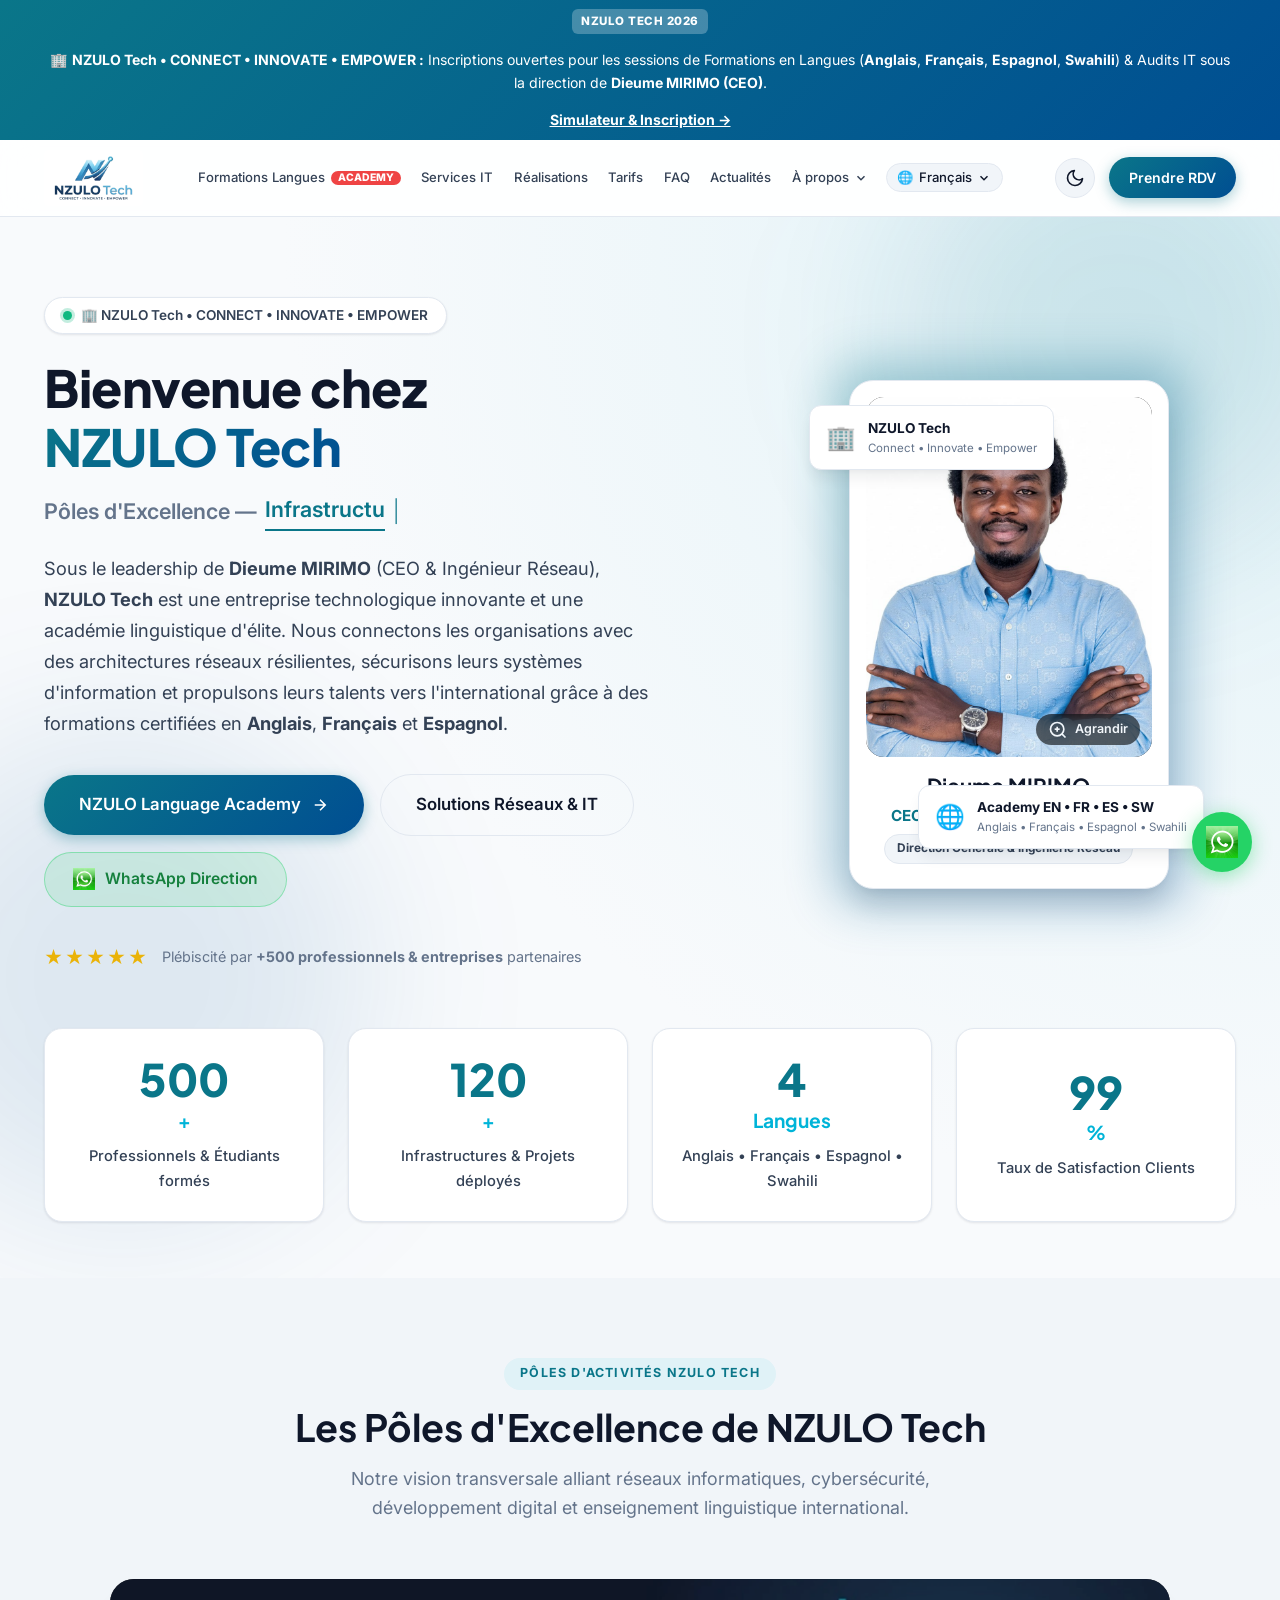
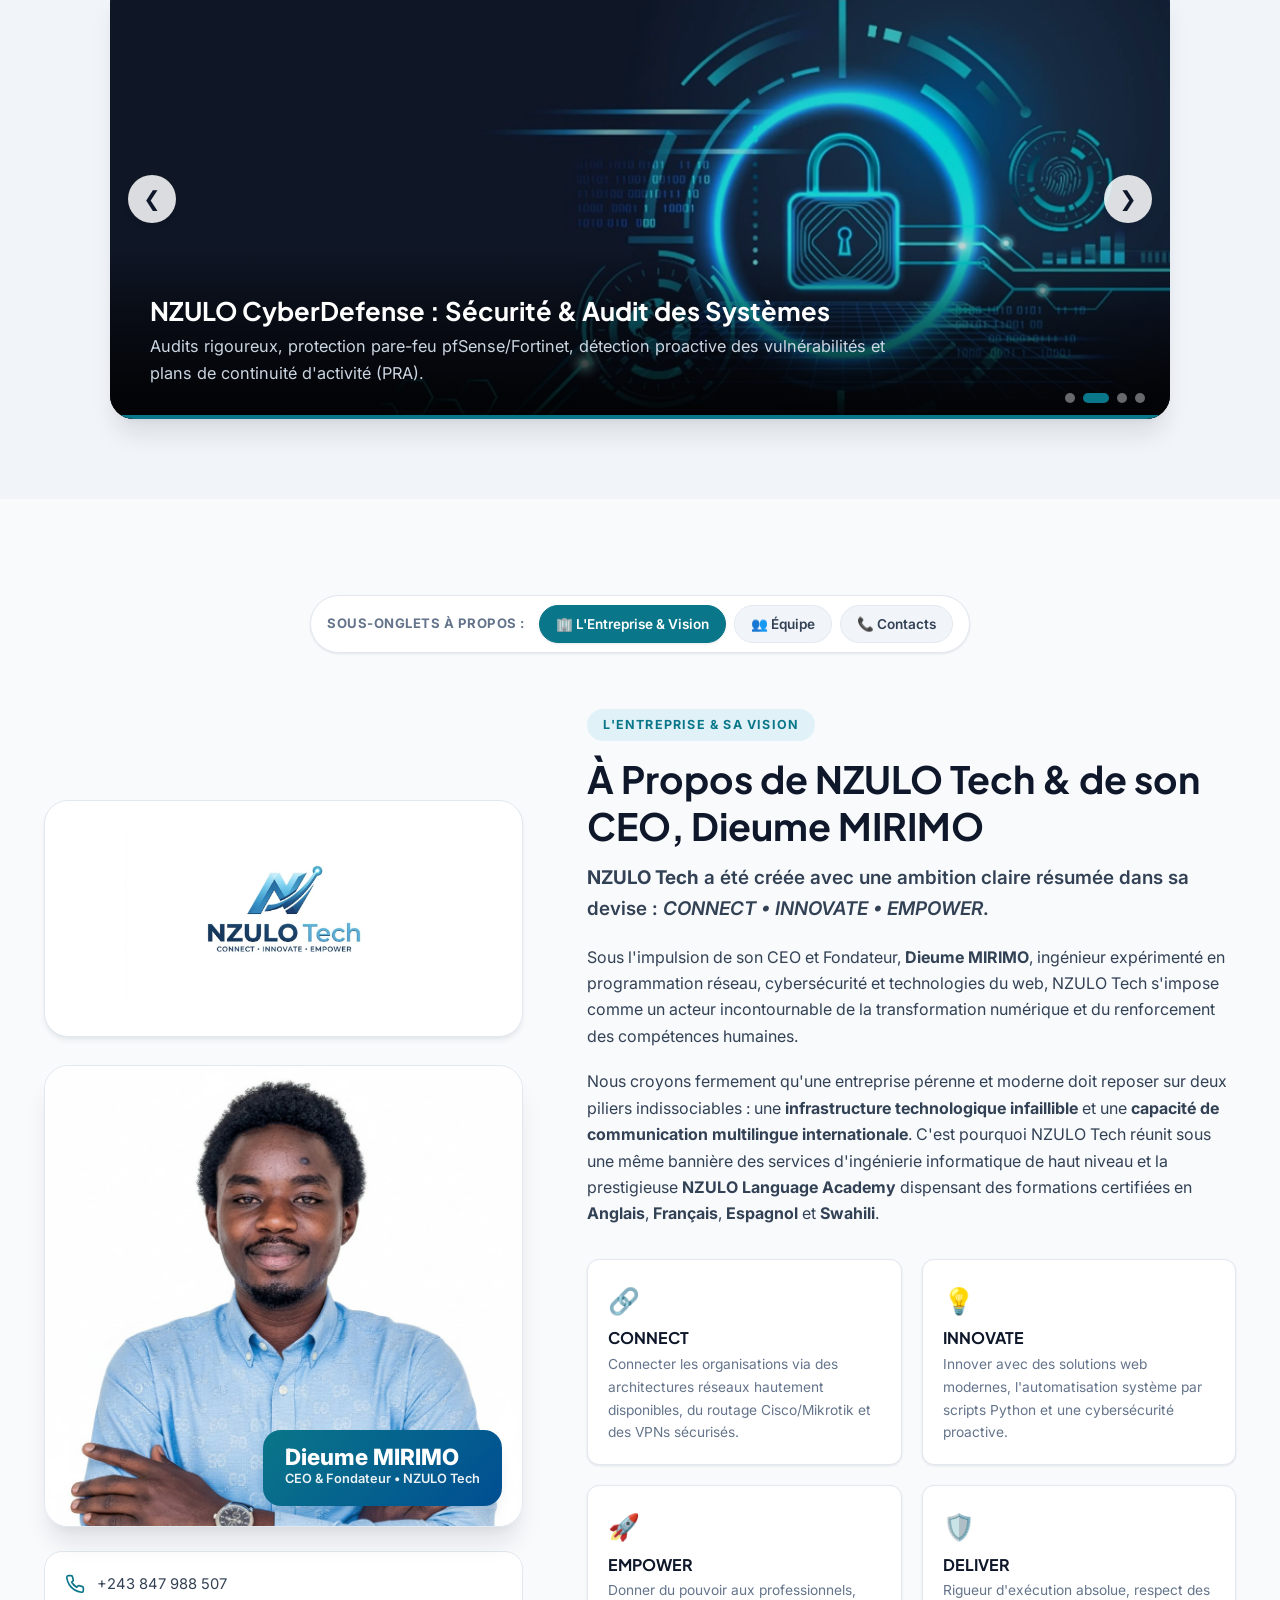
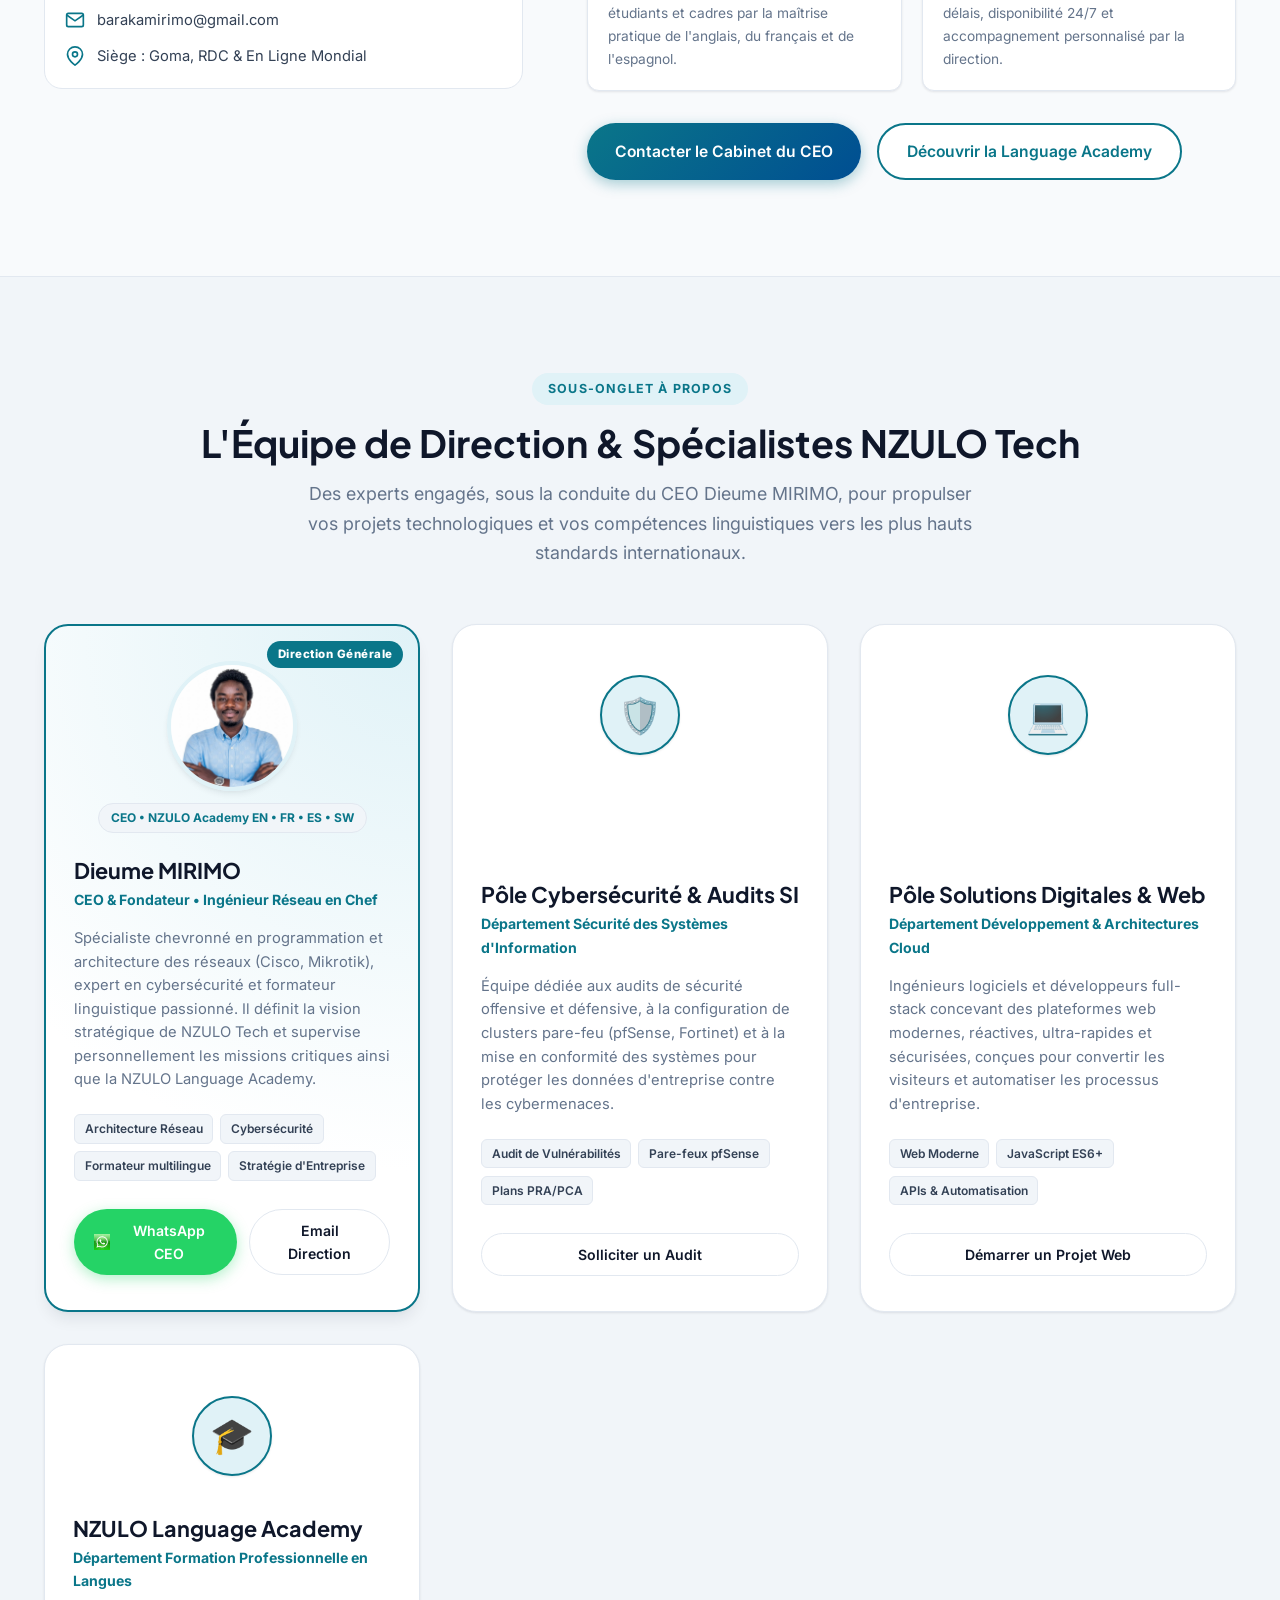
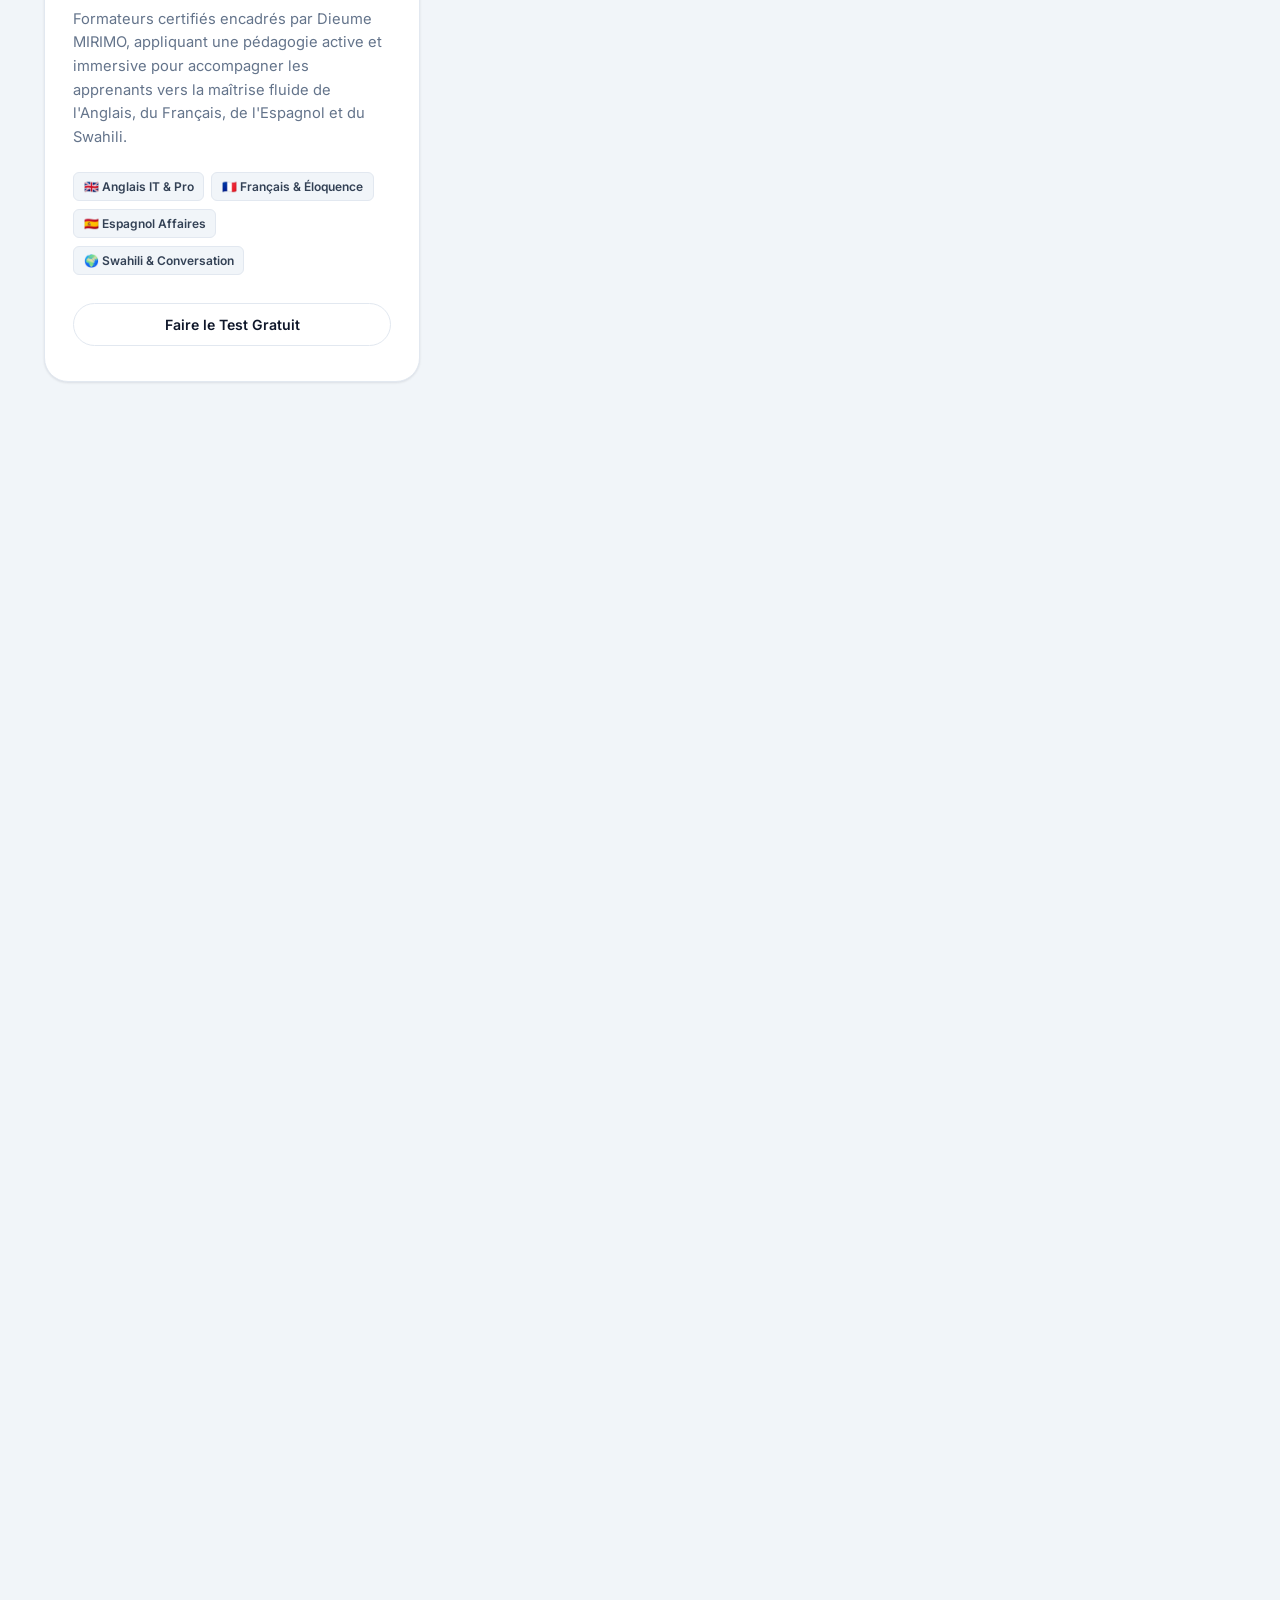
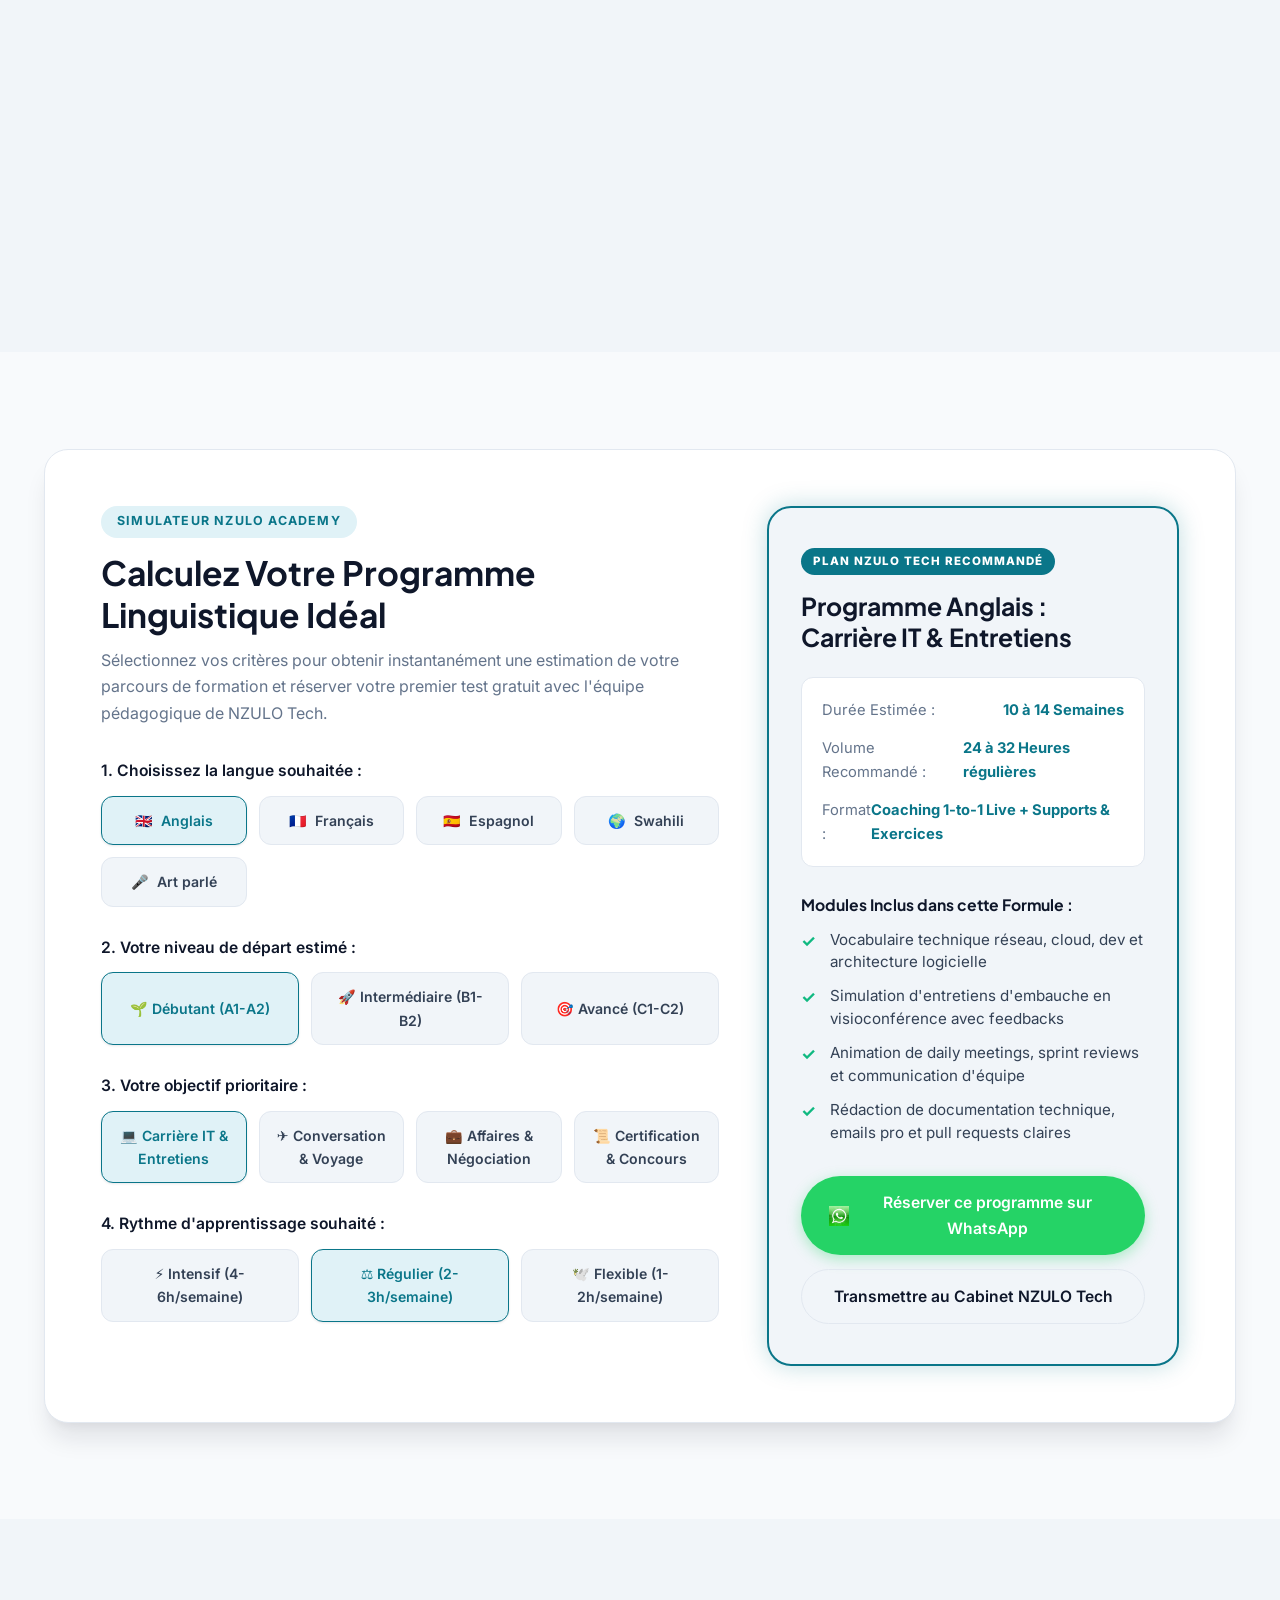
==== commit 23a71fe3: "language change" ====
--- a/index.html
+++ b/index.html
@@ -6,17 +6,17 @@
     <meta name="viewport" content="width=device-width, initial-scale=1.0, maximum-scale=5.0" />
     <meta http-equiv="X-UA-Compatible" content="IE=edge" />
     <meta name="description"
-        content="Site officiel de NZULO Tech - Entreprise technologique leader en solutions informatiques (réseaux, cybersécurité, développement web) et académie de formation en langues (Anglais, Français, Espagnol). CEO : Dieume MIRIMO." />
+        content="Site officiel de NZULO Tech - Entreprise technologique leader en solutions informatiques (réseaux, cybersécurité, développement web) et académie de formation en langues (Anglais, Français, Espagnol, Swahili). CEO : Dieume MIRIMO." />
     <meta name="author" content="NZULO Tech - Dieume MIRIMO (CEO)" />
     <meta name="keywords"
-        content="NZULO Tech, Dieume MIRIMO, CEO NZULO Tech, formation langues, anglais tech, francais pro, espagnol affaires, programmation reseau, cybersecurite, developpeur web, IT Goma, RDC" />
+        content="NZULO Tech, Dieume MIRIMO, CEO NZULO Tech, formation langues, anglais tech, francais pro, espagnol affaires, cours swahili, kiswahili, programmation reseau, cybersecurite, developpeur web, IT Goma, RDC" />
     <meta name="robots" content="index, follow" />
 
     <!-- Open Graph / Meta pour réseaux sociaux -->
     <meta property="og:type" content="website" />
     <meta property="og:title" content="NZULO Tech | Connect • Innovate • Empower — CEO: Dieume MIRIMO" />
     <meta property="og:description"
-        content="Solutions informatiques de pointe (Réseaux, Cybersécurité, Web) et Formations d'excellence en Langues (Anglais, Français, Espagnol) avec NZULO Tech." />
+        content="Solutions informatiques de pointe (Réseaux, Cybersécurité, Web) et Formations d'excellence en Langues (Anglais, Français, Espagnol, Swahili) avec NZULO Tech." />
     <meta property="og:image" content="nzulo-tech-logo.jpg" />
 
     <title>NZULO Tech</title>
@@ -71,7 +71,7 @@
             <span class="announcement-badge">NZULO TECH 2026</span>
             <p>🏢 <strong>NZULO Tech &bull; CONNECT &bull; INNOVATE &bull; EMPOWER :</strong> Inscriptions ouvertes pour
                 les sessions de Formations en Langues (<strong>Anglais</strong>, <strong>Français</strong>,
-                <strong>Espagnol</strong>) & Audits IT sous la direction de <strong>Dieume MIRIMO (CEO)</strong>.</p>
+                <strong>Espagnol</strong>, <strong>Swahili</strong>) & Audits IT sous la direction de <strong>Dieume MIRIMO (CEO)</strong>.</p>
             <a href="#simulator" class="announcement-link">Simulateur & Inscription &rarr;</a>
         </div>
     </aside>
@@ -199,7 +199,7 @@
                     <li id="mobile-nav-item-home" class="mobile-nav-item-home hidden-home"><a href="#hero"
                             class="mobile-nav-link active">Accueil</a></li>
                     <li><a href="#formations" class="mobile-nav-link highlight-mobile">🎓 NZULO Language Academy
-                            (EN • FR • ES)</a></li>
+                            (EN • FR • ES • SW)</a></li>
                     <li><a href="#services" class="mobile-nav-link">Solutions IT & Réseaux</a></li>
                     <li><a href="#projects" class="mobile-nav-link">Missions & Études de Cas</a></li>
                     <li><a href="#tarifs" class="mobile-nav-link">Formules d'Entreprise</a></li>
@@ -346,8 +346,8 @@
                         <div class="floating-badge badge-bottom-right">
                             <span class="badge-icon">🌐</span>
                             <div class="badge-text">
-                                <strong>Academy EN • FR • ES</strong>
-                                <span>Anglais • Français • Espagnol</span>
+                                <strong>Academy EN • FR • ES • SW</strong>
+                                <span>Anglais • Français • Espagnol • Swahili</span>
                             </div>
                         </div>
                     </div>
@@ -367,9 +367,9 @@
                         <p class="stat-label">Infrastructures & Projets déployés</p>
                     </div>
                     <div class="stat-card">
-                        <div class="stat-number" data-target="3">0</div>
+                        <div class="stat-number" data-target="4">0</div>
                         <div class="stat-plus">Langues</div>
-                        <p class="stat-label">Anglais • Français • Espagnol</p>
+                        <p class="stat-label">Anglais • Français • Espagnol • Swahili</p>
                     </div>
                     <div class="stat-card">
                         <div class="stat-number" data-target="99">0</div>
@@ -423,9 +423,9 @@
                             <img src="animation4.png" alt="NZULO Language Academy" loading="lazy" decoding="async"
                                 width="866" height="316" />
                             <div class="slide-caption">
-                                <h3>NZULO Language Academy : Anglais • Français • Espagnol</h3>
+                                <h3>NZULO Language Academy : Anglais • Français • Espagnol • Swahili</h3>
                                 <p>Apprentissage immersif axé sur la pratique orale, l'anglais technique pour l'IT,
-                                    l'art oratoire français et la négociation en espagnol.</p>
+                                    l'art oratoire français, la négociation en espagnol et la communication en swahili.</p>
                             </div>
                         </div>
                     </div>
@@ -531,7 +531,8 @@
                             <strong>capacité de communication multilingue internationale</strong>. C'est pourquoi NZULO
                             Tech réunit sous une même bannière des services d'ingénierie informatique de haut niveau et
                             la prestigieuse <strong>NZULO Language Academy</strong> dispensant des formations certifiées
-                            en <strong>Anglais</strong>, <strong>Français</strong> et <strong>Espagnol</strong>.
+                            en <strong>Anglais</strong>, <strong>Français</strong>, <strong>Espagnol</strong> et
+                            <strong>Swahili</strong>.
                         </p>
 
                         <div class="about-pillars">
@@ -591,7 +592,7 @@
                             <img src="Dieume.jpg" alt="Dieume MIRIMO - CEO NZULO Tech" class="team-img clickable-photo"
                                 id="team-ceo-photo" loading="lazy" decoding="async" width="320" height="340"
                                 title="Cliquer pour agrandir la photo de Dieume MIRIMO" />
-                            <div class="team-flag-pill">CEO &bull; Trilingue EN • FR • ES</div>
+                            <div class="team-flag-pill">CEO &bull; NZULO Academy EN • FR • ES • SW</div>
                         </div>
                         <div class="team-info">
                             <h3>Dieume MIRIMO</h3>
@@ -605,7 +606,7 @@
                             <div class="team-tags">
                                 <span>Architecture Réseau</span>
                                 <span>Cybersécurité</span>
-                                <span>Formateur Trilingue</span>
+                                <span>Formateur multilingue</span>
                                 <span>Stratégie d'Entreprise</span>
                             </div>
                             <div class="team-contact-actions">
@@ -681,12 +682,13 @@
                             <p class="team-bio">
                                 Formateurs certifiés encadrés par Dieume MIRIMO, appliquant une pédagogie active et
                                 immersive pour accompagner les apprenants vers la maîtrise fluide de l'Anglais, du
-                                Français et de l'Espagnol.
+                                Français, de l'Espagnol et du Swahili.
                             </p>
                             <div class="team-tags">
                                 <span>🇬🇧 Anglais IT & Pro</span>
                                 <span>🇫🇷 Français & Éloquence</span>
                                 <span>🇪🇸 Espagnol Affaires</span>
+                                <span>🌍 Swahili & Conversation</span>
                             </div>
                             <div class="team-contact-actions">
                                 <a href="#simulator" class="btn btn-sm btn-outline w-100">Faire le Test Gratuit</a>
@@ -703,7 +705,7 @@
             <div class="container">
                 <div class="section-header text-center">
                     <span class="section-tag highlight-tag">NZULO LANGUAGE ACADEMY</span>
-                    <h2 class="section-title">Formations en Langues : Anglais • Français • Espagnol</h2>
+                    <h2 class="section-title">Formations en Langues : Anglais • Français • Espagnol • Swahili</h2>
                     <p class="section-subtitle">
                         La branche formation d'élite de NZULO Tech dédiée à propulser votre carrière, réussir vos
                         entretiens et communiquer sans frontières à l'international.
@@ -843,6 +845,49 @@
                         <div class="lang-card-actions">
                             <a href="#simulator" class="btn btn-primary w-100 btn-select-lang"
                                 data-lang="Espagnol">Choisir l'Espagnol &rarr;</a>
+                        </div>
+                    </div>
+
+                    <!-- SWAHILI -->
+                    <div class="language-card card-sw">
+                        <div class="lang-card-header">
+                            <div class="lang-flag-badge">🌍</div>
+                            <div class="lang-title-group">
+                                <span class="lang-level-badge">Débutant à avancé</span>
+                                <h3>NZULO Swahili Academy</h3>
+                                <p class="lang-sub">Kiswahili pratique, conversation et culture</p>
+                            </div>
+                        </div>
+                        <p class="lang-description">
+                            Apprenez le swahili pour communiquer au quotidien et échanger avec les communautés
+                            d'Afrique centrale et orientale, grâce à des leçons progressives et des mises en situation.
+                        </p>
+                        <div class="lang-modules">
+                            <h4>Modules Phares Inclus :</h4>
+                            <ul class="check-list">
+                                <li><strong>Swahili général :</strong> Salutations, vocabulaire essentiel et bases de
+                                    grammaire.</li>
+                                <li><strong>Conversation quotidienne :</strong> Dialogues pratiques, compréhension et
+                                    expression orale.</li>
+                                <li><strong>Communication professionnelle :</strong> Vocabulaire utile au travail et
+                                    échanges avec les clients.</li>
+                                <li><strong>Culture et expressions :</strong> Usages, expressions courantes et
+                                    communication interculturelle.</li>
+                            </ul>
+                        </div>
+                        <div class="lang-meta-footer">
+                            <div class="meta-item">
+                                <span class="meta-label">Format :</span>
+                                <span class="meta-val">Cours interactifs individuels ou en groupe</span>
+                            </div>
+                            <div class="meta-item">
+                                <span class="meta-label">Pratique :</span>
+                                <span class="meta-val">Conversation et mises en situation</span>
+                            </div>
+                        </div>
+                        <div class="lang-card-actions">
+                            <a href="#simulator" class="btn btn-primary w-100 btn-select-lang"
+                                data-lang="Swahili">Choisir le Swahili &rarr;</a>
                         </div>
                     </div>
 
@@ -1433,7 +1478,7 @@
                         <div class="tarif-header">
                             <span class="tarif-badge">Individuel</span>
                             <h3>Formule Langue "Découverte"</h3>
-                            <p>Idéal pour démarrer ou préparer un voyage (Anglais, Français ou Espagnol)</p>
+                            <p>Idéal pour démarrer ou préparer un voyage (Anglais, Français, Espagnol ou Swahili)</p>
                             <div class="tarif-price">
                                 <span class="price-val">Sur Mesure</span>
                                 <span class="price-period">/ pack 10h ou 20h</span>
@@ -1616,7 +1661,7 @@
                         </div>
                         <h3>Inscriptions ouvertes aux formations linguistiques</h3>
                         <p>
-                            Les nouveaux groupes d'Anglais, Français et Espagnol sont ouverts. Test de niveau gratuit
+                            Les nouveaux groupes d'Anglais, Français, Espagnol et Swahili sont ouverts. Test de niveau gratuit
                             et accompagnement personnalisé disponibles.
                         </p>
                         <a href="#simulator" class="actualite-link">Voir les inscriptions &rarr;</a>
@@ -1672,13 +1717,13 @@
                                 par Dieume MIRIMO (CEO & Ingénieur Réseau). Notre mission se résume par notre devise «
                                 CONNECT • INNOVATE • EMPOWER » : concevoir des infrastructures réseaux fiables,
                                 sécuriser les données et former les futurs leaders aux langues internationales (Anglais,
-                                Français, Espagnol).</p>
+                                Français, Espagnol et Swahili).</p>
                         </div>
                     </div>
 
                     <div class="faq-item">
                         <button class="faq-question" aria-expanded="false">
-                            <span>Comment se déroulent les formations en langues (Anglais, Français, Espagnol) ?</span>
+                            <span>Comment se déroulent les formations en langues (Anglais, Français, Espagnol, Swahili) ?</span>
                             <span class="faq-icon">&plus;</span>
                         </button>
                         <div class="faq-answer">
@@ -1870,6 +1915,8 @@
                                                     Éloquence)</option>
                                                 <option value="Formation en Espagnol">Formation en Espagnol (Affaires &
                                                     Voyage)</option>
+                                                <option value="Formation en Swahili">Formation en Swahili (Conversation
+                                                    & Communication)</option>
                                                 <option value="Test de niveau multilingue">Test de niveau multilingue
                                                     gratuit</option>
                                             </optgroup>
@@ -1974,6 +2021,7 @@
                         <li><a href="#formations">🇬🇧 Formation en Anglais (Tech & Business)</a></li>
                         <li><a href="#formations">🇫🇷 Formation en Français (Rédaction & Éloquence)</a></li>
                         <li><a href="#formations">🇪🇸 Formation en Espagnol (Affaires & Voyage)</a></li>
+                        <li><a href="#formations">🌍 Formation en Swahili (Conversation & Communication)</a></li>
                         <li><a href="#simulator">Simulateur & Test de Niveau Gratuit</a></li>
                         <li><a href="#tarifs">Forfaits d'Apprentissage Certifiés</a></li>
                     </ul>
--- a/style.css
+++ b/style.css
@@ -43,6 +43,7 @@
     --lang-fr-bg: #f0f9ff;
     --lang-es: #ea580c;
     --lang-es-bg: #fff7ed;
+    --lang-sw: #15803d;
 
     /* Ombres & Élévation */
     --shadow-sm: 0 1px 3px rgba(15, 23, 42, 0.06), 0 1px 2px rgba(15, 23, 42, 0.04);
@@ -1878,6 +1879,13 @@
     border-color: var(--lang-es);
 }
 
+.card-sw {
+    border-top: 5px solid var(--lang-sw);
+}
+.card-sw:hover {
+    border-color: var(--lang-sw);
+}
+
 .featured-card {
     box-shadow: var(--shadow-lg);
     transform: scale(1.02);
